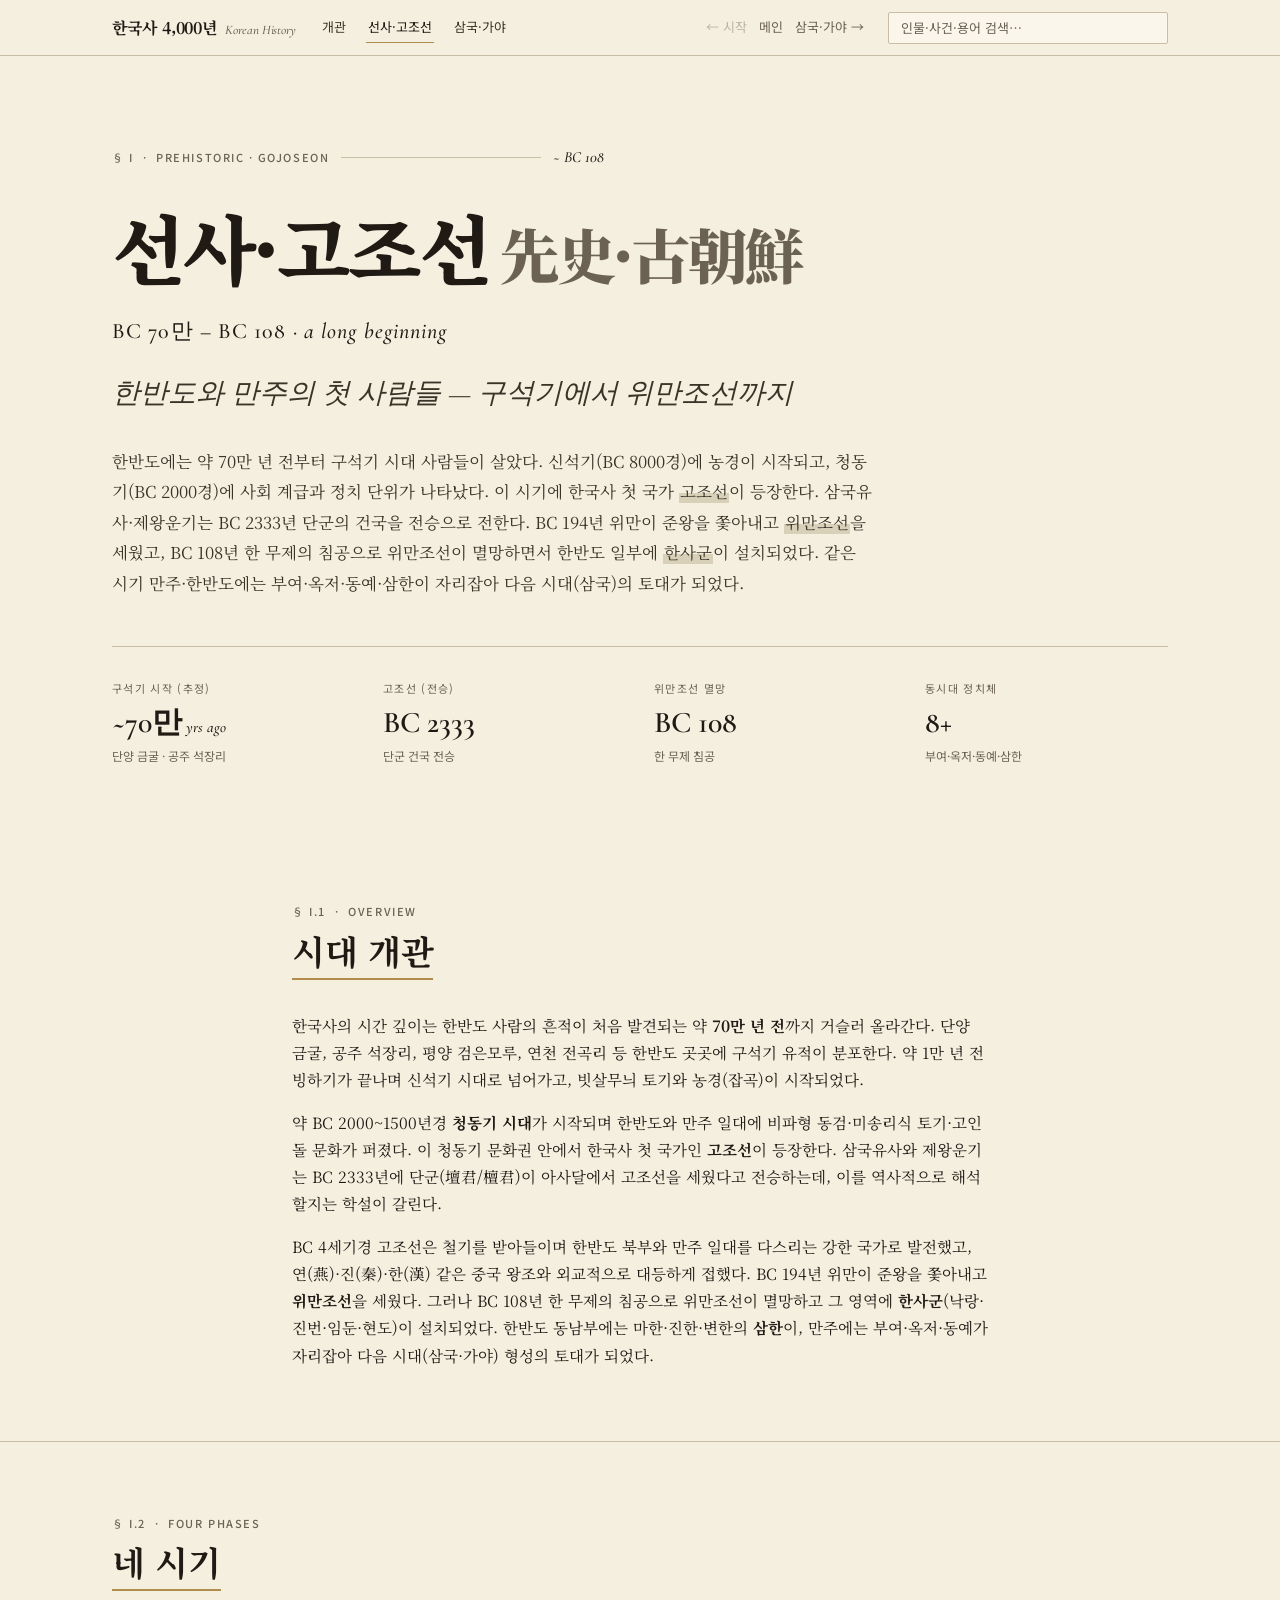
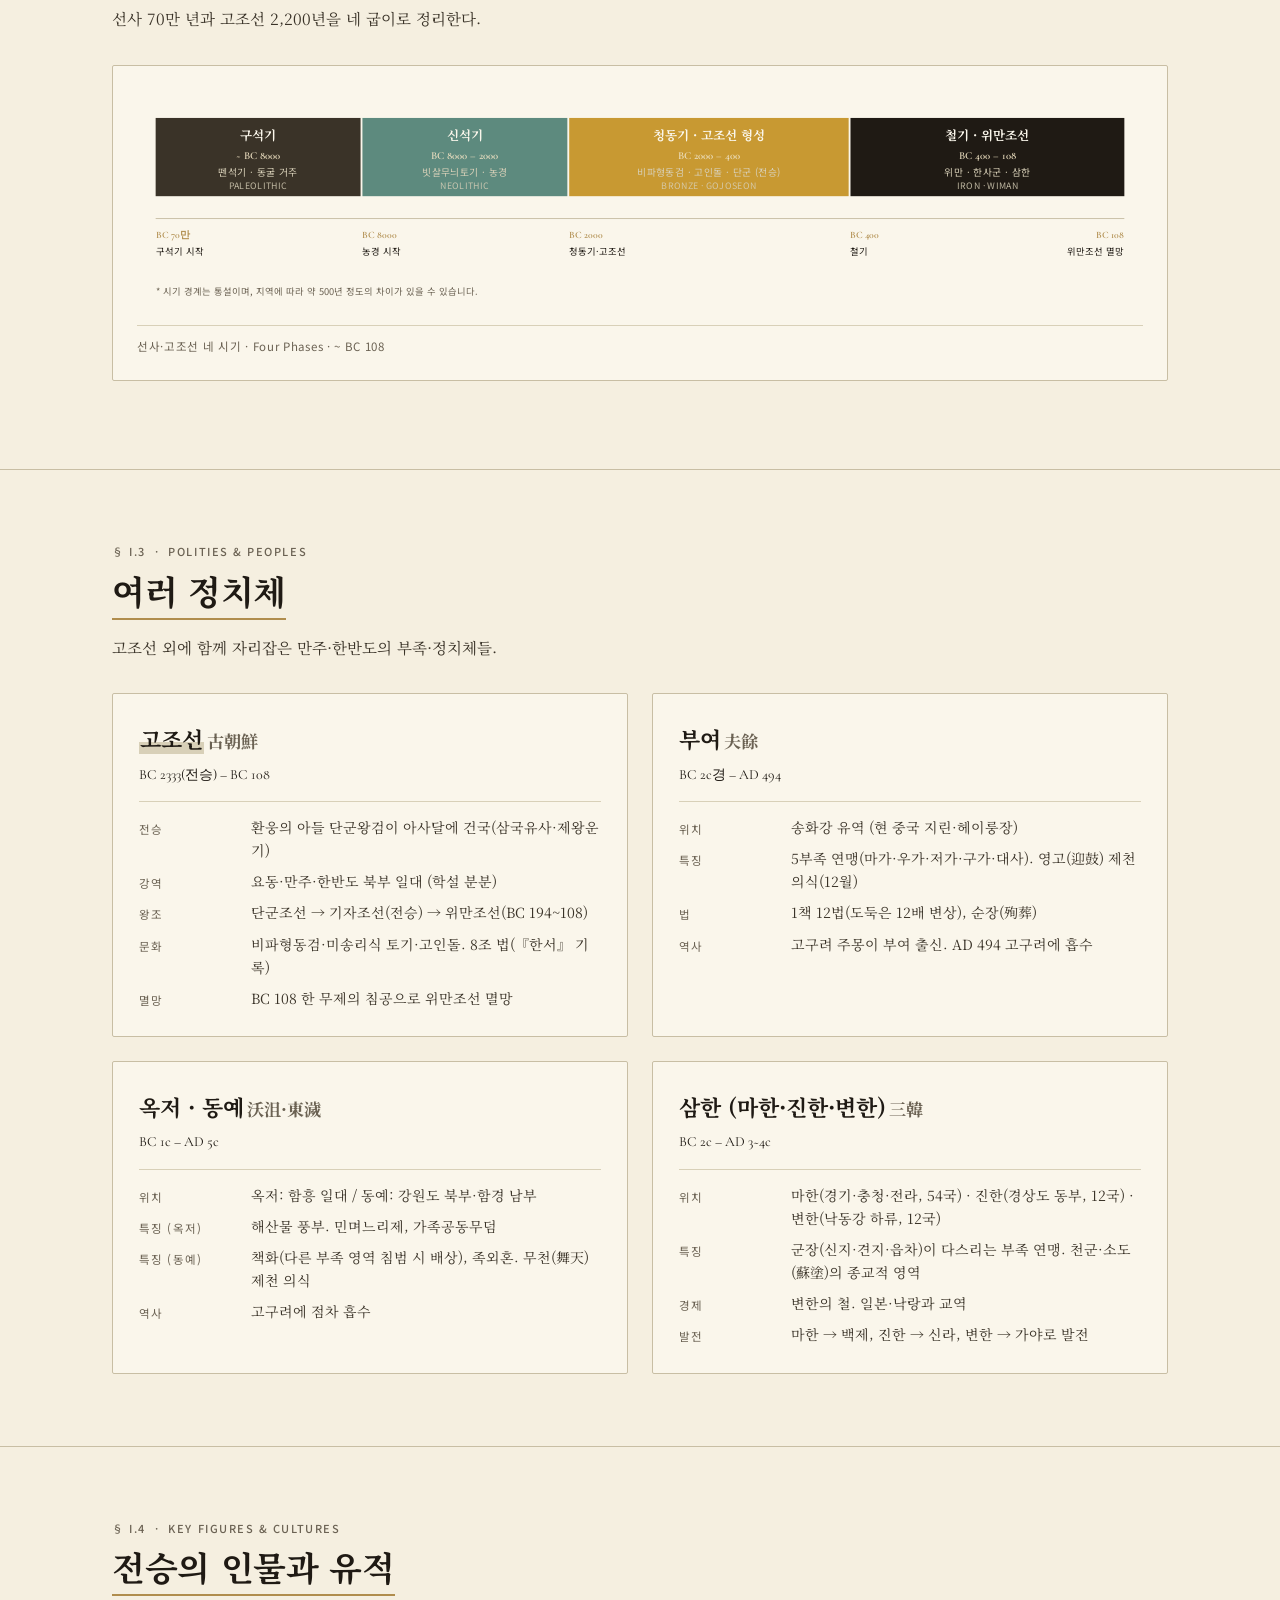
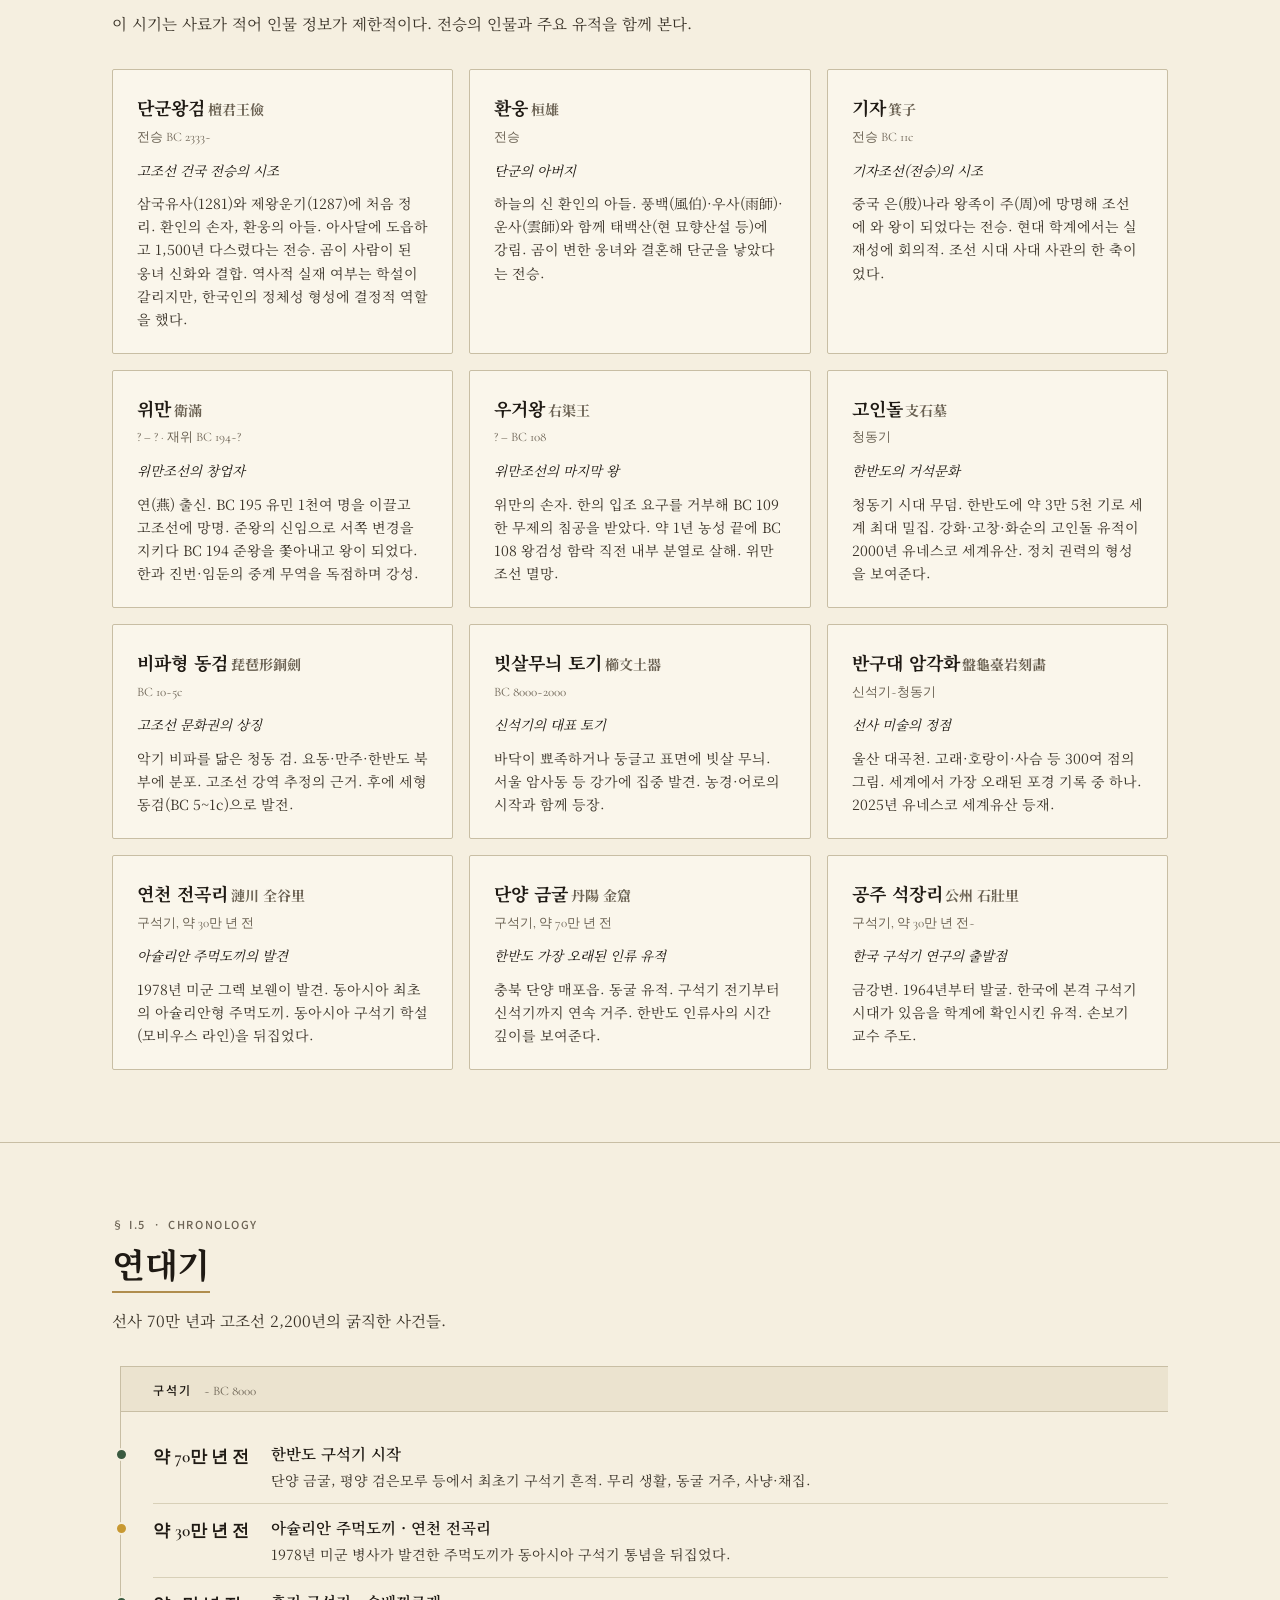
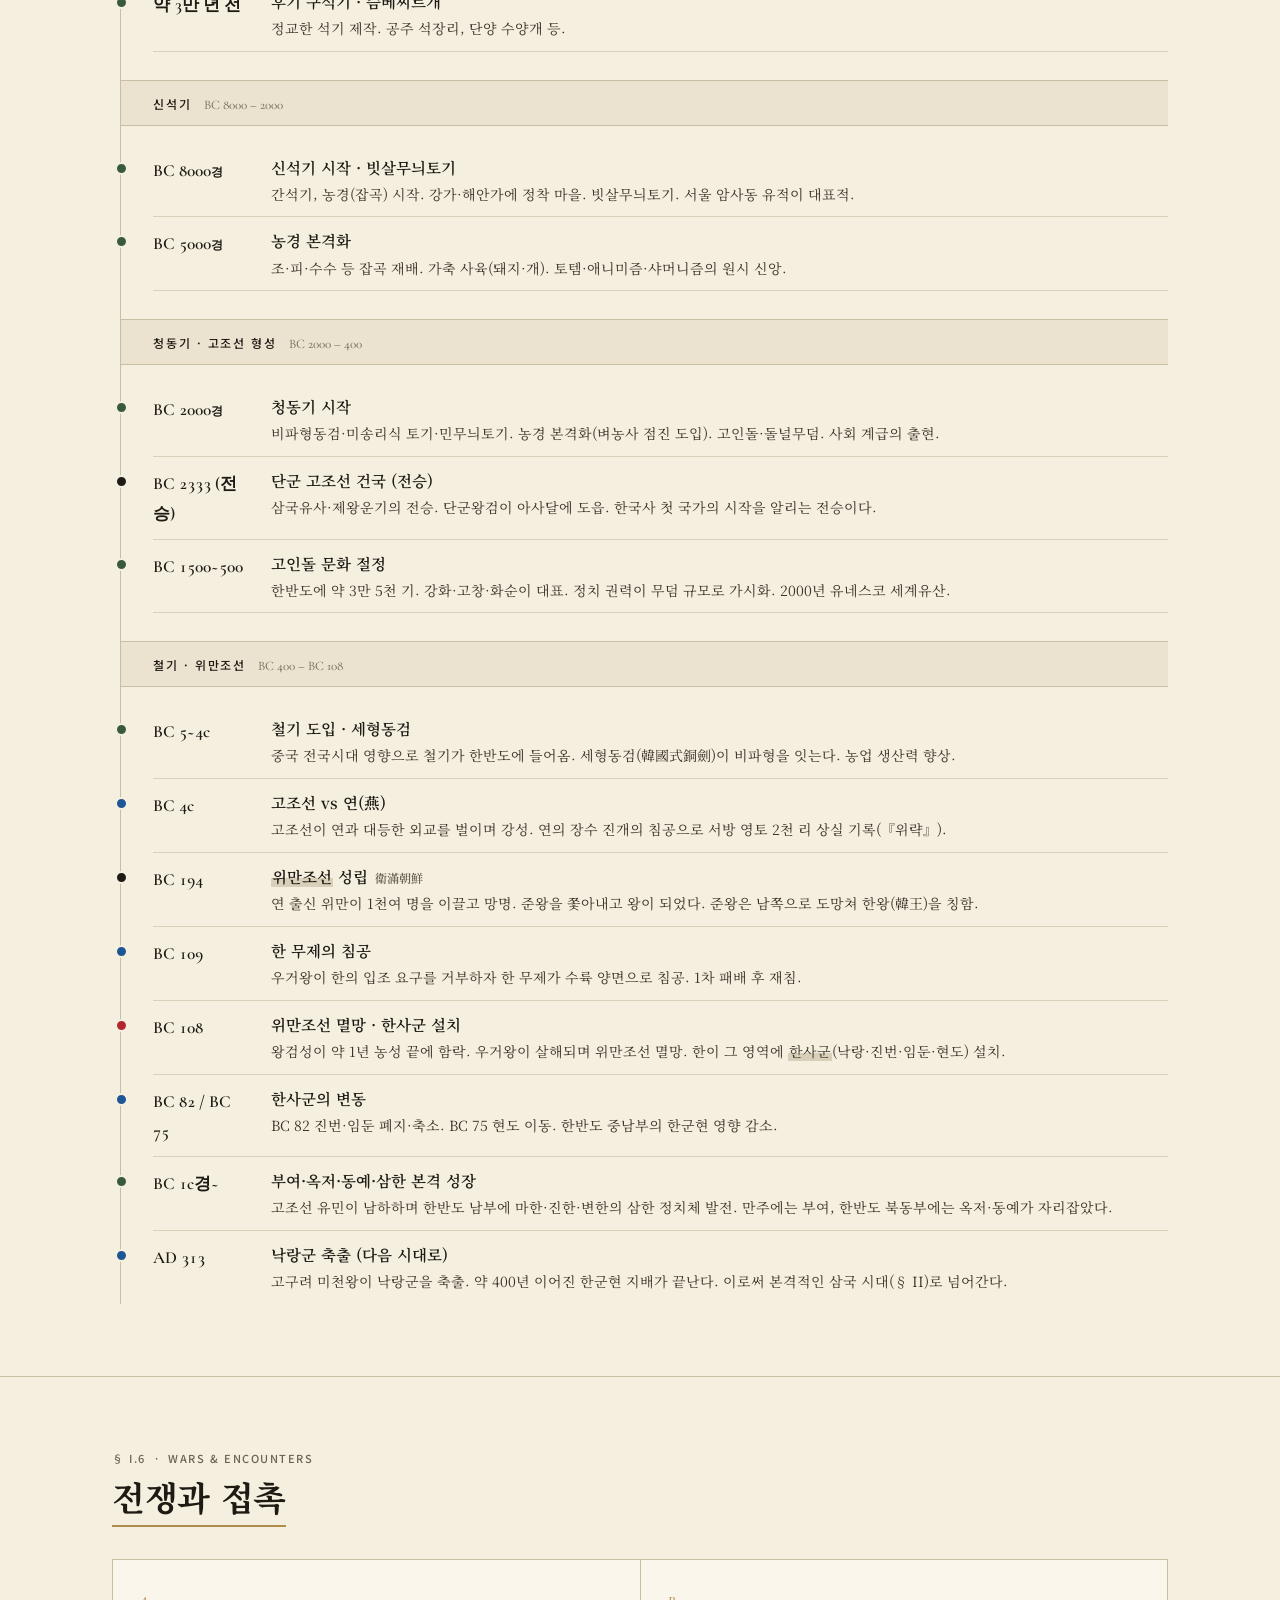
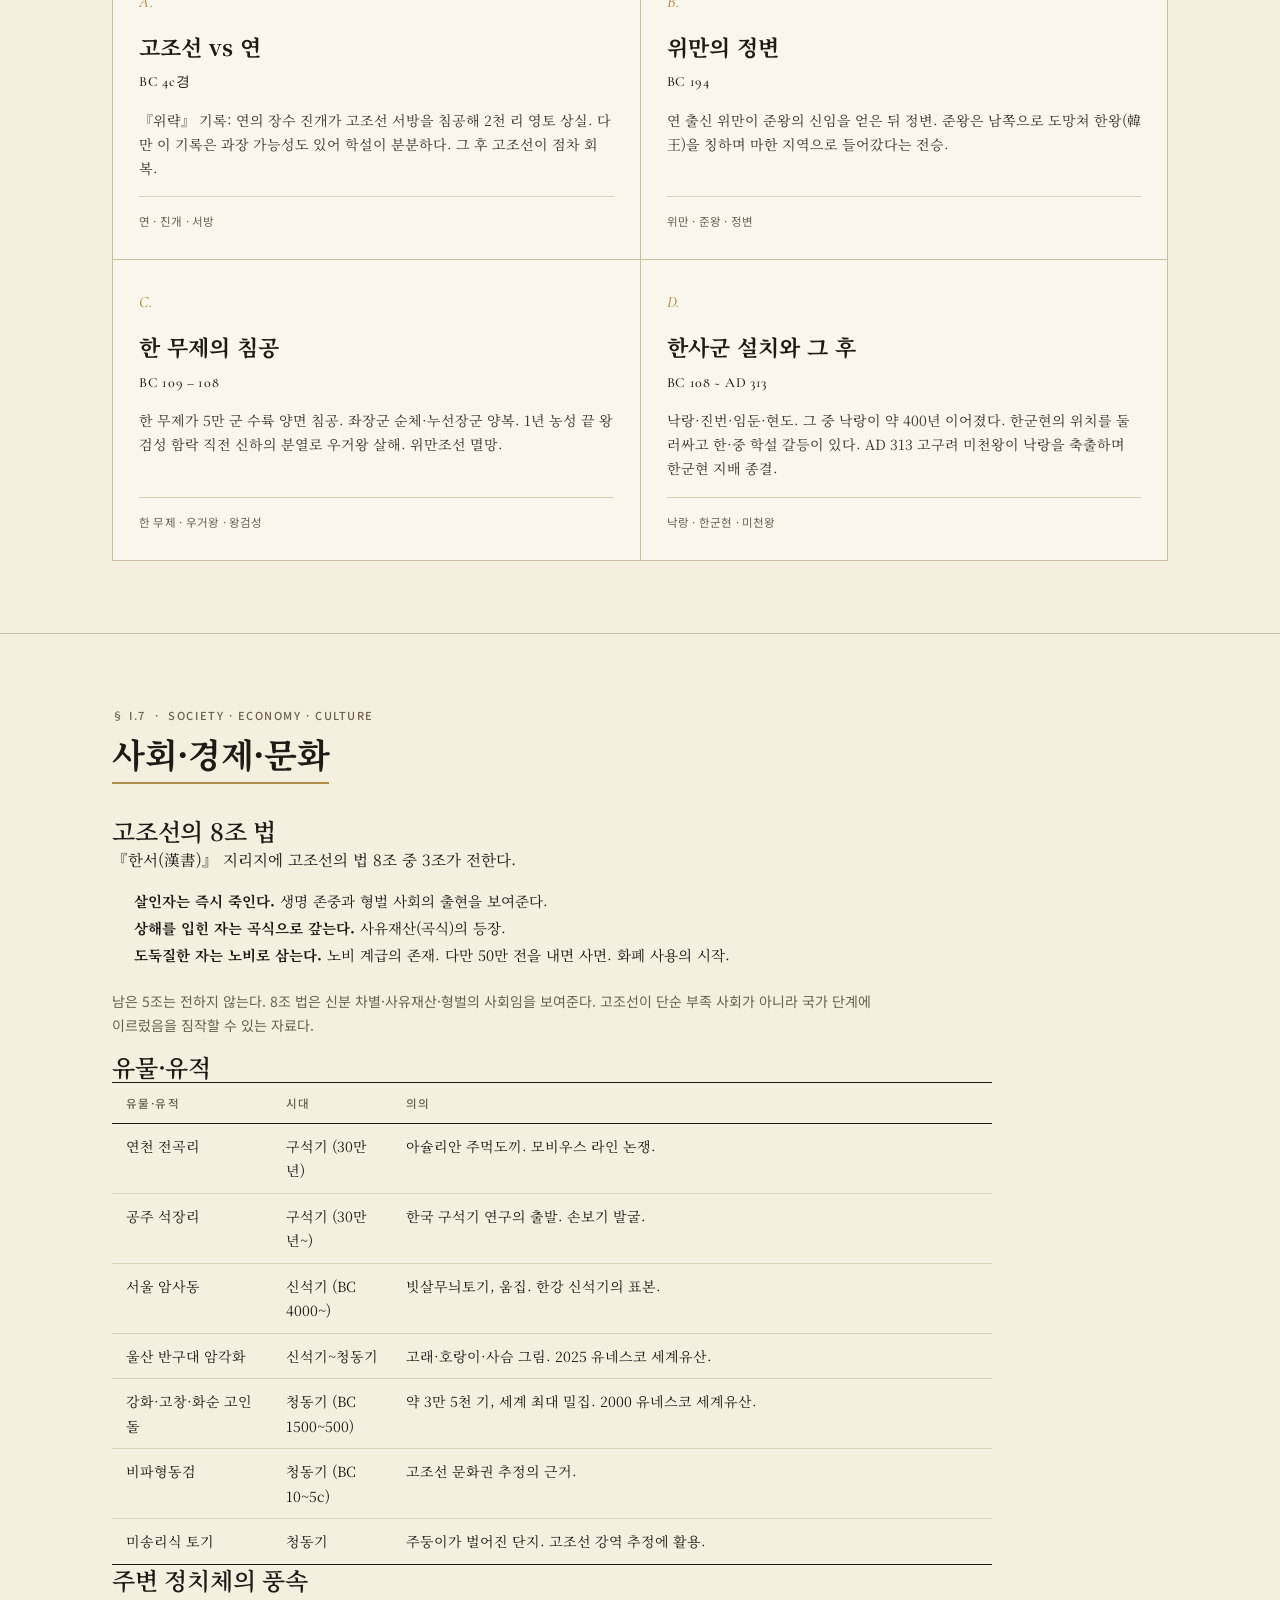
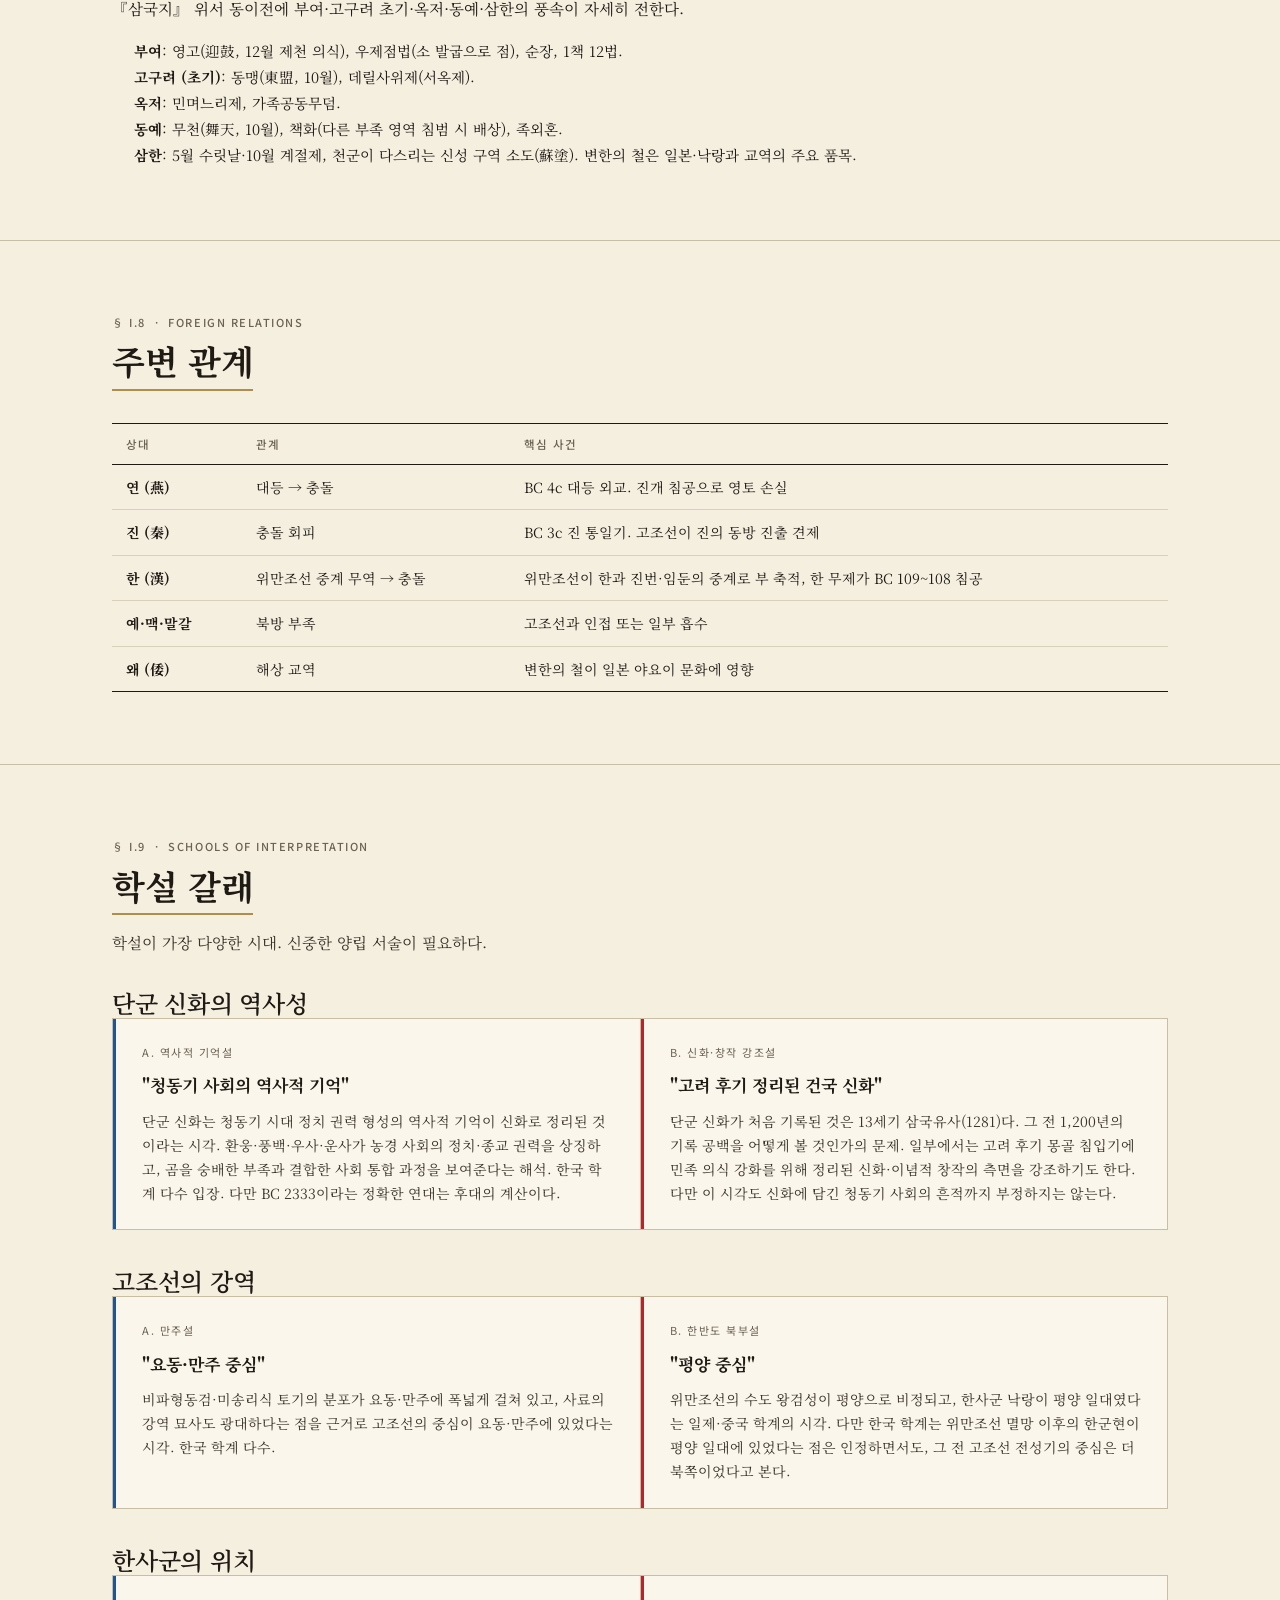
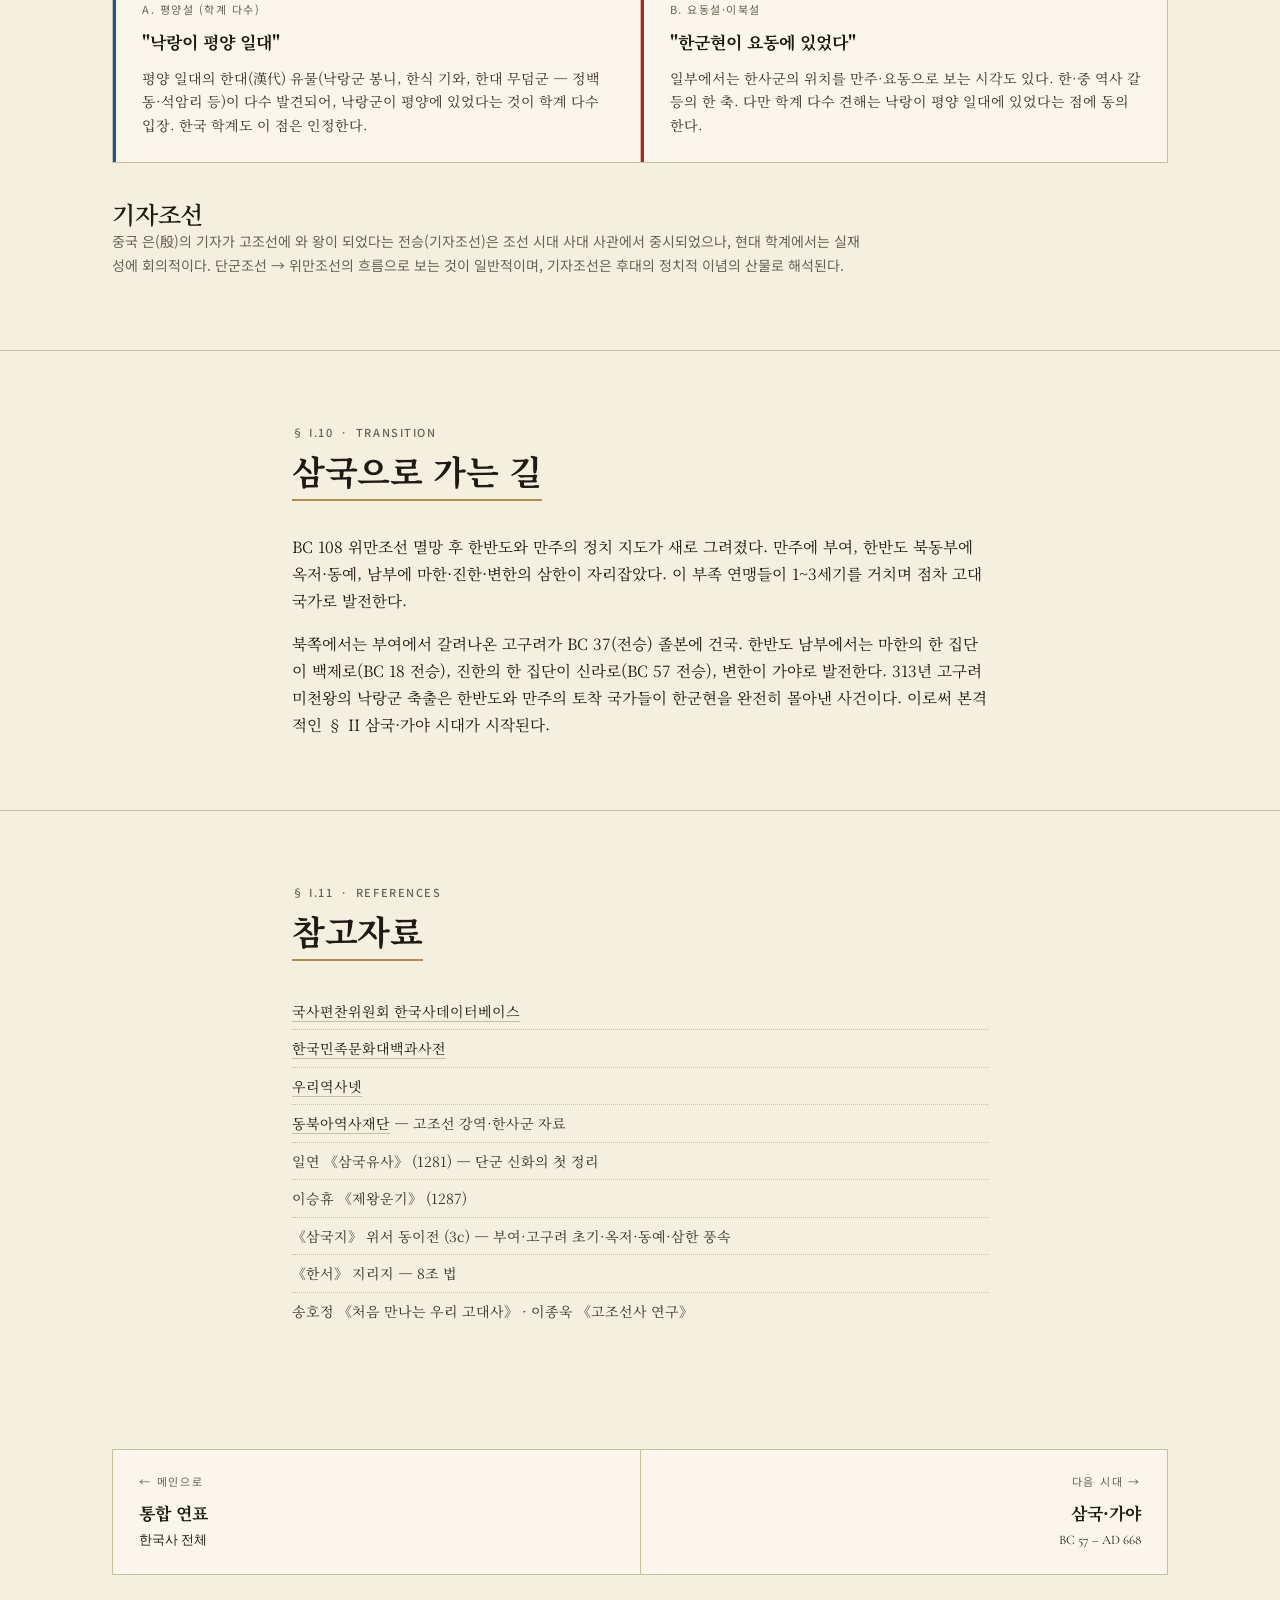
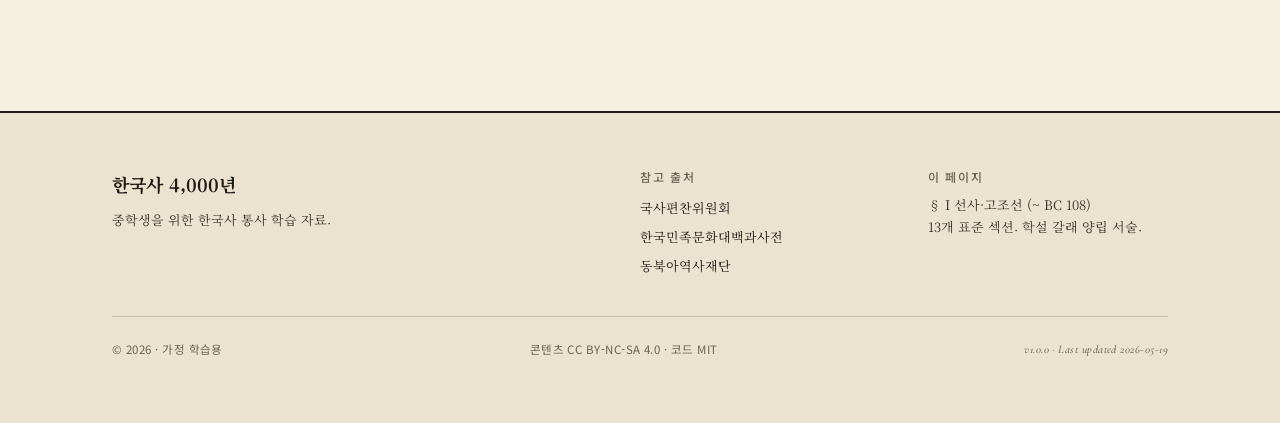
==== eras/01-prehistoric.html @ ac2c3f52 "v1.0.0: 한국사 4,000년 통사 사이트 초기 출시 - 9개 시대 페이지 (선사~대한민국) - 통합 연표 + 시대별 도식 SVG - 사이트 내 검색, 용어집 hover - 한" ====
<!doctype html>
<html lang="ko" data-era="prehistoric">
<head>
<meta charset="utf-8">
<title>§ I 선사·고조선 (~ BC 108) — 한국사 4,000년</title>
<meta name="viewport" content="width=device-width, initial-scale=1">
<meta name="description" content="선사·고조선(~BC 108)의 통사. 구석기·신석기·청동기·철기, 단군 고조선, 위만조선, 한사군. 한국사의 첫 4,000년.">
<link rel="stylesheet" href="../assets/styles.css">
</head>
<body>

<nav class="site-nav">
  <div class="site-nav__inner">
    <a class="site-nav__brand" href="../index.html">한국사 4,000년<span class="latin">Korean History</span></a>
    <div class="site-nav__links">
      <a href="../index.html">개관</a>
      <a href="01-prehistoric.html" class="is-current">선사·고조선</a>
      <a href="02-three-kingdoms.html">삼국·가야</a>
    </div>
    <div class="site-nav__prev-next">
      <span style="opacity:0.4;">← 시작</span>
      <a href="../index.html">메인</a>
      <a href="02-three-kingdoms.html">삼국·가야 →</a>
    </div>
    <div class="search" data-search>
      <input class="search__input" type="search" placeholder="인물·사건·용어 검색…" aria-label="사이트 검색">
      <div class="search__results" role="listbox"></div>
    </div>
  </div>
</nav>

<header class="hero">
  <div class="container">
    <div class="hero__meta">
      <span class="meta">§ I &nbsp;·&nbsp; Prehistoric · Gojoseon</span>
      <span class="hero__meta-line"></span><span class="latin">~ BC 108</span>
    </div>
    <h1>선사·고조선<span class="hanja">先史·古朝鮮</span></h1>
    <p class="hero__period">BC 70만 – BC 108 · <span class="latin">a long beginning</span></p>
    <p class="hero__sub">한반도와 만주의 첫 사람들 — 구석기에서 위만조선까지</p>
    <p class="hero__lead">
      한반도에는 약 70만 년 전부터 구석기 시대 사람들이 살았다. 신석기(BC 8000경)에 농경이 시작되고, 청동기(BC 2000경)에 사회 계급과 정치 단위가 나타났다.
      이 시기에 한국사 첫 국가 <span class="term" data-term="고조선">고조선</span>이 등장한다. 삼국유사·제왕운기는 BC 2333년 단군의 건국을 전승으로 전한다.
      BC 194년 위만이 준왕을 쫓아내고 <span class="term" data-term="위만조선">위만조선</span>을 세웠고, BC 108년 한 무제의 침공으로 위만조선이 멸망하면서 한반도 일부에 <span class="term" data-term="한사군">한사군</span>이 설치되었다.
      같은 시기 만주·한반도에는 부여·옥저·동예·삼한이 자리잡아 다음 시대(삼국)의 토대가 되었다.
    </p>

    <div class="hero-stats">
      <div class="hero-stat"><div class="hero-stat__label">구석기 시작 (추정)</div><div class="hero-stat__value">~70만<span class="latin" style="font-size:0.5em;margin-left:4px;">yrs ago</span></div><div class="hero-stat__sub">단양 금굴 · 공주 석장리</div></div>
      <div class="hero-stat"><div class="hero-stat__label">고조선 (전승)</div><div class="hero-stat__value">BC 2333</div><div class="hero-stat__sub">단군 건국 전승</div></div>
      <div class="hero-stat"><div class="hero-stat__label">위만조선 멸망</div><div class="hero-stat__value">BC 108</div><div class="hero-stat__sub">한 무제 침공</div></div>
      <div class="hero-stat"><div class="hero-stat__label">동시대 정치체</div><div class="hero-stat__value">8+</div><div class="hero-stat__sub">부여·옥저·동예·삼한</div></div>
    </div>
  </div>
</header>

<section id="overview">
  <div class="container container--narrow">
    <header><span class="meta">§ I.1 &nbsp;·&nbsp; Overview</span><h2>시대 개관</h2></header>
    <p>한국사의 시간 깊이는 한반도 사람의 흔적이 처음 발견되는 약 <strong>70만 년 전</strong>까지 거슬러 올라간다. 단양 금굴, 공주 석장리, 평양 검은모루, 연천 전곡리 등 한반도 곳곳에 구석기 유적이 분포한다. 약 1만 년 전 빙하기가 끝나며 신석기 시대로 넘어가고, 빗살무늬 토기와 농경(잡곡)이 시작되었다.</p>
    <p>약 BC 2000~1500년경 <strong>청동기 시대</strong>가 시작되며 한반도와 만주 일대에 비파형 동검·미송리식 토기·고인돌 문화가 퍼졌다. 이 청동기 문화권 안에서 한국사 첫 국가인 <strong>고조선</strong>이 등장한다. 삼국유사와 제왕운기는 BC 2333년에 단군(壇君/檀君)이 아사달에서 고조선을 세웠다고 전승하는데, 이를 역사적으로 해석할지는 학설이 갈린다.</p>
    <p>BC 4세기경 고조선은 철기를 받아들이며 한반도 북부와 만주 일대를 다스리는 강한 국가로 발전했고, 연(燕)·진(秦)·한(漢) 같은 중국 왕조와 외교적으로 대등하게 접했다. BC 194년 위만이 준왕을 쫓아내고 <strong>위만조선</strong>을 세웠다. 그러나 BC 108년 한 무제의 침공으로 위만조선이 멸망하고 그 영역에 <strong>한사군</strong>(낙랑·진번·임둔·현도)이 설치되었다. 한반도 동남부에는 마한·진한·변한의 <strong>삼한</strong>이, 만주에는 부여·옥저·동예가 자리잡아 다음 시대(삼국·가야) 형성의 토대가 되었다.</p>
  </div>
</section>

<section id="phases">
  <div class="container">
    <header><span class="meta">§ I.2 &nbsp;·&nbsp; Four Phases</span><h2>네 시기</h2>
      <p class="lead">선사 70만 년과 고조선 2,200년을 네 굽이로 정리한다.</p></header>
    <div class="svg-figure">
      <svg viewBox="0 0 1080 240" xmlns="http://www.w3.org/2000/svg" role="img" aria-label="선사·고조선 4시기">
        <defs><style>
          .ph { font-family:'Noto Serif KR'; font-weight:700; font-size:13.5px; } .ph:not([fill]) { fill:#faf6eb; }
          .phY { font-family:'Cormorant Garamond'; font-weight:600; font-size:11.5px; } .phY:not([fill]) { fill:#ede0c1; }
          .phK { font-family:'Noto Sans KR'; font-size:10.5px; letter-spacing:0.04em; } .phK:not([fill]) { fill:#d8d0b8; }
          .axL { stroke:#c8bea4; stroke-width:1; }
          .evt { font-family:'Noto Sans KR'; font-size:10px; } .evt:not([fill]) { fill:#1f1a14; }
          .evtY { font-family:'Cormorant Garamond'; font-weight:600; font-size:10.5px; } .evtY:not([fill]) { fill:#b08d4d; }
        </style></defs>
        <g transform="translate(20, 30)">
          <rect x="0"   y="0" width="220" height="84" fill="#3a3328"/>
          <text x="110" y="24" class="ph" text-anchor="middle">구석기</text>
          <text x="110" y="44" class="phY" text-anchor="middle">~ BC 8000</text>
          <text x="110" y="62" class="phK" text-anchor="middle">뗀석기 · 동굴 거주</text>
          <text x="110" y="76" class="phK" text-anchor="middle" style="font-size:9.5px; opacity:0.85;">PALEOLITHIC</text>

          <rect x="222" y="0" width="220" height="84" fill="#5d8a7e"/>
          <text x="332" y="24" class="ph" text-anchor="middle">신석기</text>
          <text x="332" y="44" class="phY" text-anchor="middle">BC 8000 – 2000</text>
          <text x="332" y="62" class="phK" text-anchor="middle">빗살무늬토기 · 농경</text>
          <text x="332" y="76" class="phK" text-anchor="middle" style="font-size:9.5px; opacity:0.85;">NEOLITHIC</text>

          <rect x="444" y="0" width="300" height="84" fill="#c89932"/>
          <text x="594" y="24" class="ph" text-anchor="middle">청동기 · 고조선 형성</text>
          <text x="594" y="44" class="phY" text-anchor="middle">BC 2000 – 400</text>
          <text x="594" y="62" class="phK" text-anchor="middle">비파형동검 · 고인돌 · 단군 (전승)</text>
          <text x="594" y="76" class="phK" text-anchor="middle" style="font-size:9.5px; opacity:0.85;">BRONZE · GOJOSEON</text>

          <rect x="746" y="0" width="294" height="84" fill="#1f1a14"/>
          <text x="893" y="24" class="ph" text-anchor="middle">철기 · 위만조선</text>
          <text x="893" y="44" class="phY" text-anchor="middle">BC 400 – 108</text>
          <text x="893" y="62" class="phK" text-anchor="middle">위만 · 한사군 · 삼한</text>
          <text x="893" y="76" class="phK" text-anchor="middle" style="font-size:9.5px; opacity:0.85;">IRON · WIMAN</text>
        </g>
        <line x1="20" y1="138" x2="1060" y2="138" class="axL"/>
        <g transform="translate(20, 145)">
          <text x="0" y="14" class="evtY">BC 70만</text>
          <text x="222" y="14" class="evtY">BC 8000</text>
          <text x="444" y="14" class="evtY">BC 2000</text>
          <text x="746" y="14" class="evtY">BC 400</text>
          <text x="1040" y="14" class="evtY" text-anchor="end">BC 108</text>
          <text x="0" y="32" class="evt">구석기 시작</text>
          <text x="222" y="32" class="evt">농경 시작</text>
          <text x="444" y="32" class="evt">청동기·고조선</text>
          <text x="746" y="32" class="evt">철기</text>
          <text x="1040" y="32" class="evt" text-anchor="end">위만조선 멸망</text>
        </g>
        <text x="20" y="220" class="evt" style="fill:#6b6253;">* 시기 경계는 통설이며, 지역에 따라 약 500년 정도의 차이가 있을 수 있습니다.</text>
      </svg>
      <div class="svg-figure__caption">선사·고조선 네 시기 · Four Phases · ~ BC 108</div>
    </div>
  </div>
</section>

<section id="polity">
  <div class="container">
    <header><span class="meta">§ I.3 &nbsp;·&nbsp; Polities & Peoples</span><h2>여러 정치체</h2>
      <p class="lead">고조선 외에 함께 자리잡은 만주·한반도의 부족·정치체들.</p></header>
    <div class="dynasty-grid">
      <div class="dynasty-card"><div class="dynasty-card__header"><div class="dynasty-card__name"><span class="term" data-term="고조선">고조선</span><span class="hanja">古朝鮮</span></div><div class="dynasty-card__period">BC 2333(전승) – BC 108</div></div>
        <dl><dt>전승</dt><dd>환웅의 아들 단군왕검이 아사달에 건국(삼국유사·제왕운기)</dd>
          <dt>강역</dt><dd>요동·만주·한반도 북부 일대 (학설 분분)</dd>
          <dt>왕조</dt><dd>단군조선 → 기자조선(전승) → 위만조선(BC 194~108)</dd>
          <dt>문화</dt><dd>비파형동검·미송리식 토기·고인돌. 8조 법(『한서』 기록)</dd>
          <dt>멸망</dt><dd>BC 108 한 무제의 침공으로 위만조선 멸망</dd></dl></div>

      <div class="dynasty-card"><div class="dynasty-card__header"><div class="dynasty-card__name">부여<span class="hanja">夫餘</span></div><div class="dynasty-card__period">BC 2c경 – AD 494</div></div>
        <dl><dt>위치</dt><dd>송화강 유역 (현 중국 지린·헤이룽장)</dd>
          <dt>특징</dt><dd>5부족 연맹(마가·우가·저가·구가·대사). 영고(迎鼓) 제천 의식(12월)</dd>
          <dt>법</dt><dd>1책 12법(도둑은 12배 변상), 순장(殉葬)</dd>
          <dt>역사</dt><dd>고구려 주몽이 부여 출신. AD 494 고구려에 흡수</dd></dl></div>

      <div class="dynasty-card"><div class="dynasty-card__header"><div class="dynasty-card__name">옥저 · 동예<span class="hanja">沃沮·東濊</span></div><div class="dynasty-card__period">BC 1c – AD 5c</div></div>
        <dl><dt>위치</dt><dd>옥저: 함흥 일대 / 동예: 강원도 북부·함경 남부</dd>
          <dt>특징 (옥저)</dt><dd>해산물 풍부. 민며느리제, 가족공동무덤</dd>
          <dt>특징 (동예)</dt><dd>책화(다른 부족 영역 침범 시 배상), 족외혼. 무천(舞天) 제천 의식</dd>
          <dt>역사</dt><dd>고구려에 점차 흡수</dd></dl></div>

      <div class="dynasty-card"><div class="dynasty-card__header"><div class="dynasty-card__name">삼한 (마한·진한·변한)<span class="hanja">三韓</span></div><div class="dynasty-card__period">BC 2c – AD 3~4c</div></div>
        <dl><dt>위치</dt><dd>마한(경기·충청·전라, 54국) · 진한(경상도 동부, 12국) · 변한(낙동강 하류, 12국)</dd>
          <dt>특징</dt><dd>군장(신지·견지·읍차)이 다스리는 부족 연맹. 천군·소도(蘇塗)의 종교적 영역</dd>
          <dt>경제</dt><dd>변한의 철. 일본·낙랑과 교역</dd>
          <dt>발전</dt><dd>마한 → 백제, 진한 → 신라, 변한 → 가야로 발전</dd></dl></div>
    </div>
  </div>
</section>

<section id="people">
  <div class="container">
    <header><span class="meta">§ I.4 &nbsp;·&nbsp; Key Figures & Cultures</span><h2>전승의 인물과 유적</h2>
      <p class="lead">이 시기는 사료가 적어 인물 정보가 제한적이다. 전승의 인물과 주요 유적을 함께 본다.</p></header>
    <div class="fig-grid">

      <div class="fig-card" id="단군"><div class="fig-card__name">단군왕검<span class="hanja">檀君王儉</span></div>
        <div class="fig-card__years">전승 BC 2333~</div>
        <div class="fig-card__epithet">고조선 건국 전승의 시조</div>
        <div class="fig-card__body">삼국유사(1281)와 제왕운기(1287)에 처음 정리. 환인의 손자, 환웅의 아들. 아사달에 도읍하고 1,500년 다스렸다는 전승. 곰이 사람이 된 웅녀 신화와 결합. 역사적 실재 여부는 학설이 갈리지만, 한국인의 정체성 형성에 결정적 역할을 했다.</div></div>

      <div class="fig-card" id="환웅"><div class="fig-card__name">환웅<span class="hanja">桓雄</span></div>
        <div class="fig-card__years">전승</div>
        <div class="fig-card__epithet">단군의 아버지</div>
        <div class="fig-card__body">하늘의 신 환인의 아들. 풍백(風伯)·우사(雨師)·운사(雲師)와 함께 태백산(현 묘향산설 등)에 강림. 곰이 변한 웅녀와 결혼해 단군을 낳았다는 전승.</div></div>

      <div class="fig-card" id="기자"><div class="fig-card__name">기자<span class="hanja">箕子</span></div>
        <div class="fig-card__years">전승 BC 11c</div>
        <div class="fig-card__epithet">기자조선(전승)의 시조</div>
        <div class="fig-card__body">중국 은(殷)나라 왕족이 주(周)에 망명해 조선에 와 왕이 되었다는 전승. 현대 학계에서는 실재성에 회의적. 조선 시대 사대 사관의 한 축이었다.</div></div>

      <div class="fig-card" id="위만"><div class="fig-card__name">위만<span class="hanja">衛滿</span></div>
        <div class="fig-card__years">? – ? · 재위 BC 194~?</div>
        <div class="fig-card__epithet">위만조선의 창업자</div>
        <div class="fig-card__body">연(燕) 출신. BC 195 유민 1천여 명을 이끌고 고조선에 망명. 준왕의 신임으로 서쪽 변경을 지키다 BC 194 준왕을 쫓아내고 왕이 되었다. 한과 진번·임둔의 중계 무역을 독점하며 강성.</div></div>

      <div class="fig-card" id="우거왕"><div class="fig-card__name">우거왕<span class="hanja">右渠王</span></div>
        <div class="fig-card__years">? – BC 108</div>
        <div class="fig-card__epithet">위만조선의 마지막 왕</div>
        <div class="fig-card__body">위만의 손자. 한의 입조 요구를 거부해 BC 109 한 무제의 침공을 받았다. 약 1년 농성 끝에 BC 108 왕검성 함락 직전 내부 분열로 살해. 위만조선 멸망.</div></div>

      <div class="fig-card" id="고인돌"><div class="fig-card__name">고인돌<span class="hanja">支石墓</span></div>
        <div class="fig-card__years">청동기</div>
        <div class="fig-card__epithet">한반도의 거석문화</div>
        <div class="fig-card__body">청동기 시대 무덤. 한반도에 약 3만 5천 기로 세계 최대 밀집. 강화·고창·화순의 고인돌 유적이 2000년 유네스코 세계유산. 정치 권력의 형성을 보여준다.</div></div>

      <div class="fig-card" id="비파형동검"><div class="fig-card__name">비파형 동검<span class="hanja">琵琶形銅劍</span></div>
        <div class="fig-card__years">BC 10~5c</div>
        <div class="fig-card__epithet">고조선 문화권의 상징</div>
        <div class="fig-card__body">악기 비파를 닮은 청동 검. 요동·만주·한반도 북부에 분포. 고조선 강역 추정의 근거. 후에 세형동검(BC 5~1c)으로 발전.</div></div>

      <div class="fig-card" id="빗살무늬토기"><div class="fig-card__name">빗살무늬 토기<span class="hanja">櫛文土器</span></div>
        <div class="fig-card__years">BC 8000~2000</div>
        <div class="fig-card__epithet">신석기의 대표 토기</div>
        <div class="fig-card__body">바닥이 뾰족하거나 둥글고 표면에 빗살 무늬. 서울 암사동 등 강가에 집중 발견. 농경·어로의 시작과 함께 등장.</div></div>

      <div class="fig-card" id="반구대"><div class="fig-card__name">반구대 암각화<span class="hanja">盤龜臺岩刻畵</span></div>
        <div class="fig-card__years">신석기~청동기</div>
        <div class="fig-card__epithet">선사 미술의 정점</div>
        <div class="fig-card__body">울산 대곡천. 고래·호랑이·사슴 등 300여 점의 그림. 세계에서 가장 오래된 포경 기록 중 하나. 2025년 유네스코 세계유산 등재.</div></div>

      <div class="fig-card" id="연천전곡리"><div class="fig-card__name">연천 전곡리<span class="hanja">漣川 全谷里</span></div>
        <div class="fig-card__years">구석기, 약 30만 년 전</div>
        <div class="fig-card__epithet">아슐리안 주먹도끼의 발견</div>
        <div class="fig-card__body">1978년 미군 그렉 보웬이 발견. 동아시아 최초의 아슐리안형 주먹도끼. 동아시아 구석기 학설(모비우스 라인)을 뒤집었다.</div></div>

      <div class="fig-card" id="단양금굴"><div class="fig-card__name">단양 금굴<span class="hanja">丹陽 金窟</span></div>
        <div class="fig-card__years">구석기, 약 70만 년 전</div>
        <div class="fig-card__epithet">한반도 가장 오래된 인류 유적</div>
        <div class="fig-card__body">충북 단양 매포읍. 동굴 유적. 구석기 전기부터 신석기까지 연속 거주. 한반도 인류사의 시간 깊이를 보여준다.</div></div>

      <div class="fig-card" id="공주석장리"><div class="fig-card__name">공주 석장리<span class="hanja">公州 石壯里</span></div>
        <div class="fig-card__years">구석기, 약 30만 년 전~</div>
        <div class="fig-card__epithet">한국 구석기 연구의 출발점</div>
        <div class="fig-card__body">금강변. 1964년부터 발굴. 한국에 본격 구석기 시대가 있음을 학계에 확인시킨 유적. 손보기 교수 주도.</div></div>
    </div>
  </div>
</section>

<section id="chronology">
  <div class="container">
    <header><span class="meta">§ I.5 &nbsp;·&nbsp; Chronology</span><h2>연대기</h2>
      <p class="lead">선사 70만 년과 고조선 2,200년의 굵직한 사건들.</p></header>
    <div class="timeline">

      <div class="timeline__phase"><span class="timeline__phase-title">구석기</span><span class="timeline__phase-period">~ BC 8000</span></div>

      <div class="tl-event" data-cat="society"><div class="tl-event__year">약 70만 년 전</div><div>
        <div class="tl-event__title">한반도 구석기 시작</div>
        <div class="tl-event__body">단양 금굴, 평양 검은모루 등에서 최초기 구석기 흔적. 무리 생활, 동굴 거주, 사냥·채집.</div></div></div>

      <div class="tl-event" data-cat="culture"><div class="tl-event__year">약 30만 년 전</div><div>
        <div class="tl-event__title">아슐리안 주먹도끼 · 연천 전곡리</div>
        <div class="tl-event__body">1978년 미군 병사가 발견한 주먹도끼가 동아시아 구석기 통념을 뒤집었다.</div></div></div>

      <div class="tl-event" data-cat="society"><div class="tl-event__year">약 3만 년 전</div><div>
        <div class="tl-event__title">후기 구석기 · 슴베찌르개</div>
        <div class="tl-event__body">정교한 석기 제작. 공주 석장리, 단양 수양개 등.</div></div></div>

      <div class="timeline__phase"><span class="timeline__phase-title">신석기</span><span class="timeline__phase-period">BC 8000 – 2000</span></div>

      <div class="tl-event" data-cat="society"><div class="tl-event__year">BC 8000<span style="font-size:0.7em;">경</span></div><div>
        <div class="tl-event__title">신석기 시작 · 빗살무늬토기</div>
        <div class="tl-event__body">간석기, 농경(잡곡) 시작. 강가·해안가에 정착 마을. 빗살무늬토기. 서울 암사동 유적이 대표적.</div></div></div>

      <div class="tl-event" data-cat="society"><div class="tl-event__year">BC 5000<span style="font-size:0.7em;">경</span></div><div>
        <div class="tl-event__title">농경 본격화</div>
        <div class="tl-event__body">조·피·수수 등 잡곡 재배. 가축 사육(돼지·개). 토템·애니미즘·샤머니즘의 원시 신앙.</div></div></div>

      <div class="timeline__phase"><span class="timeline__phase-title">청동기 · 고조선 형성</span><span class="timeline__phase-period">BC 2000 – 400</span></div>

      <div class="tl-event" data-cat="society"><div class="tl-event__year">BC 2000<span style="font-size:0.7em;">경</span></div><div>
        <div class="tl-event__title">청동기 시작</div>
        <div class="tl-event__body">비파형동검·미송리식 토기·민무늬토기. 농경 본격화(벼농사 점진 도입). 고인돌·돌널무덤. 사회 계급의 출현.</div></div></div>

      <div class="tl-event" data-cat="politics"><div class="tl-event__year">BC 2333 (전승)</div><div>
        <div class="tl-event__title">단군 고조선 건국 (전승)</div>
        <div class="tl-event__body">삼국유사·제왕운기의 전승. 단군왕검이 아사달에 도읍. 한국사 첫 국가의 시작을 알리는 전승이다.</div></div></div>

      <div class="tl-event" data-cat="society"><div class="tl-event__year">BC 1500~500</div><div>
        <div class="tl-event__title">고인돌 문화 절정</div>
        <div class="tl-event__body">한반도에 약 3만 5천 기. 강화·고창·화순이 대표. 정치 권력이 무덤 규모로 가시화. 2000년 유네스코 세계유산.</div></div></div>

      <div class="timeline__phase"><span class="timeline__phase-title">철기 · 위만조선</span><span class="timeline__phase-period">BC 400 – BC 108</span></div>

      <div class="tl-event" data-cat="society"><div class="tl-event__year">BC 5~4c</div><div>
        <div class="tl-event__title">철기 도입 · 세형동검</div>
        <div class="tl-event__body">중국 전국시대 영향으로 철기가 한반도에 들어옴. 세형동검(韓國式銅劍)이 비파형을 잇는다. 농업 생산력 향상.</div></div></div>

      <div class="tl-event" data-cat="foreign"><div class="tl-event__year">BC 4c</div><div>
        <div class="tl-event__title">고조선 vs 연(燕)</div>
        <div class="tl-event__body">고조선이 연과 대등한 외교를 벌이며 강성. 연의 장수 진개의 침공으로 서방 영토 2천 리 상실 기록(『위략』).</div></div></div>

      <div class="tl-event" data-cat="politics"><div class="tl-event__year">BC 194</div><div>
        <div class="tl-event__title"><span class="term" data-term="위만조선">위만조선</span> 성립 <span class="hanja">衛滿朝鮮</span></div>
        <div class="tl-event__body">연 출신 위만이 1천여 명을 이끌고 망명. 준왕을 쫓아내고 왕이 되었다. 준왕은 남쪽으로 도망쳐 한왕(韓王)을 칭함.</div></div></div>

      <div class="tl-event" data-cat="foreign"><div class="tl-event__year">BC 109</div><div>
        <div class="tl-event__title">한 무제의 침공</div>
        <div class="tl-event__body">우거왕이 한의 입조 요구를 거부하자 한 무제가 수륙 양면으로 침공. 1차 패배 후 재침.</div></div></div>

      <div class="tl-event" data-cat="war"><div class="tl-event__year">BC 108</div><div>
        <div class="tl-event__title">위만조선 멸망 · 한사군 설치</div>
        <div class="tl-event__body">왕검성이 약 1년 농성 끝에 함락. 우거왕이 살해되며 위만조선 멸망. 한이 그 영역에 <span class="term" data-term="한사군">한사군</span>(낙랑·진번·임둔·현도) 설치.</div></div></div>

      <div class="tl-event" data-cat="foreign"><div class="tl-event__year">BC 82 / BC 75</div><div>
        <div class="tl-event__title">한사군의 변동</div>
        <div class="tl-event__body">BC 82 진번·임둔 폐지·축소. BC 75 현도 이동. 한반도 중남부의 한군현 영향 감소.</div></div></div>

      <div class="tl-event" data-cat="society"><div class="tl-event__year">BC 1c경~</div><div>
        <div class="tl-event__title">부여·옥저·동예·삼한 본격 성장</div>
        <div class="tl-event__body">고조선 유민이 남하하며 한반도 남부에 마한·진한·변한의 삼한 정치체 발전. 만주에는 부여, 한반도 북동부에는 옥저·동예가 자리잡았다.</div></div></div>

      <div class="tl-event" data-cat="foreign"><div class="tl-event__year">AD 313</div><div>
        <div class="tl-event__title">낙랑군 축출 (다음 시대로)</div>
        <div class="tl-event__body">고구려 미천왕이 낙랑군을 축출. 약 400년 이어진 한군현 지배가 끝난다. 이로써 본격적인 삼국 시대(§ II)로 넘어간다.</div></div></div>
    </div>
  </div>
</section>

<section id="wars">
  <div class="container">
    <header><span class="meta">§ I.6 &nbsp;·&nbsp; Wars & Encounters</span><h2>전쟁과 접촉</h2></header>
    <div class="cards-grid cards-grid--2">
      <div class="card"><div class="card__num">A.</div><div class="card__title">고조선 vs 연</div><div class="card__period">BC 4c경</div>
        <div class="card__summary">『위략』 기록: 연의 장수 진개가 고조선 서방을 침공해 2천 리 영토 상실. 다만 이 기록은 과장 가능성도 있어 학설이 분분하다. 그 후 고조선이 점차 회복.</div>
        <div class="card__tags">연 · 진개 · 서방</div></div>
      <div class="card"><div class="card__num">B.</div><div class="card__title">위만의 정변</div><div class="card__period">BC 194</div>
        <div class="card__summary">연 출신 위만이 준왕의 신임을 얻은 뒤 정변. 준왕은 남쪽으로 도망쳐 한왕(韓王)을 칭하며 마한 지역으로 들어갔다는 전승.</div>
        <div class="card__tags">위만 · 준왕 · 정변</div></div>
      <div class="card"><div class="card__num">C.</div><div class="card__title">한 무제의 침공</div><div class="card__period">BC 109 – 108</div>
        <div class="card__summary">한 무제가 5만 군 수륙 양면 침공. 좌장군 순체·누선장군 양복. 1년 농성 끝 왕검성 함락 직전 신하의 분열로 우거왕 살해. 위만조선 멸망.</div>
        <div class="card__tags">한 무제 · 우거왕 · 왕검성</div></div>
      <div class="card"><div class="card__num">D.</div><div class="card__title">한사군 설치와 그 후</div><div class="card__period">BC 108 ~ AD 313</div>
        <div class="card__summary">낙랑·진번·임둔·현도. 그 중 낙랑이 약 400년 이어졌다. 한군현의 위치를 둘러싸고 한·중 학설 갈등이 있다. AD 313 고구려 미천왕이 낙랑을 축출하며 한군현 지배 종결.</div>
        <div class="card__tags">낙랑 · 한군현 · 미천왕</div></div>
    </div>
  </div>
</section>

<section id="culture">
  <div class="container">
    <header><span class="meta">§ I.7 &nbsp;·&nbsp; Society · Economy · Culture</span><h2>사회·경제·문화</h2></header>

    <h3>고조선의 8조 법</h3>
    <p>『한서(漢書)』 지리지에 고조선의 법 8조 중 3조가 전한다.</p>
    <ol style="font-size:14.5px; line-height:1.85; max-width:760px; margin: 0 0 20px 22px;">
      <li><strong>살인자는 즉시 죽인다.</strong> 생명 존중과 형벌 사회의 출현을 보여준다.</li>
      <li><strong>상해를 입힌 자는 곡식으로 갚는다.</strong> 사유재산(곡식)의 등장.</li>
      <li><strong>도둑질한 자는 노비로 삼는다.</strong> 노비 계급의 존재. 다만 50만 전을 내면 사면. 화폐 사용의 시작.</li>
    </ol>
    <p style="font-size:14px; color:var(--meok-mute); font-family:'Noto Sans KR'; max-width:760px;">남은 5조는 전하지 않는다. 8조 법은 신분 차별·사유재산·형벌의 사회임을 보여준다. 고조선이 단순 부족 사회가 아니라 국가 단계에 이르렀음을 짐작할 수 있는 자료다.</p>

    <h3>유물·유적</h3>
    <table class="tbl" style="max-width:880px;">
      <thead><tr><th style="width:160px;">유물·유적</th><th style="width:120px;">시대</th><th>의의</th></tr></thead>
      <tbody>
        <tr><td>연천 전곡리</td><td>구석기 (30만 년)</td><td>아슐리안 주먹도끼. 모비우스 라인 논쟁.</td></tr>
        <tr><td>공주 석장리</td><td>구석기 (30만 년~)</td><td>한국 구석기 연구의 출발. 손보기 발굴.</td></tr>
        <tr><td>서울 암사동</td><td>신석기 (BC 4000~)</td><td>빗살무늬토기, 움집. 한강 신석기의 표본.</td></tr>
        <tr><td>울산 반구대 암각화</td><td>신석기~청동기</td><td>고래·호랑이·사슴 그림. 2025 유네스코 세계유산.</td></tr>
        <tr><td>강화·고창·화순 고인돌</td><td>청동기 (BC 1500~500)</td><td>약 3만 5천 기, 세계 최대 밀집. 2000 유네스코 세계유산.</td></tr>
        <tr><td>비파형동검</td><td>청동기 (BC 10~5c)</td><td>고조선 문화권 추정의 근거.</td></tr>
        <tr><td>미송리식 토기</td><td>청동기</td><td>주둥이가 벌어진 단지. 고조선 강역 추정에 활용.</td></tr>
      </tbody>
    </table>

    <h3>주변 정치체의 풍속</h3>
    <p>『삼국지』 위서 동이전에 부여·고구려 초기·옥저·동예·삼한의 풍속이 자세히 전한다.</p>
    <ul style="font-size:14.5px; line-height:1.8; max-width:760px; margin: 12px 0 0 22px;">
      <li><strong>부여</strong>: 영고(迎鼓, 12월 제천 의식), 우제점법(소 발굽으로 점), 순장, 1책 12법.</li>
      <li><strong>고구려 (초기)</strong>: 동맹(東盟, 10월), 데릴사위제(서옥제).</li>
      <li><strong>옥저</strong>: 민며느리제, 가족공동무덤.</li>
      <li><strong>동예</strong>: 무천(舞天, 10월), 책화(다른 부족 영역 침범 시 배상), 족외혼.</li>
      <li><strong>삼한</strong>: 5월 수릿날·10월 계절제, 천군이 다스리는 신성 구역 소도(蘇塗). 변한의 철은 일본·낙랑과 교역의 주요 품목.</li>
    </ul>
  </div>
</section>

<section id="foreign">
  <div class="container">
    <header><span class="meta">§ I.8 &nbsp;·&nbsp; Foreign Relations</span><h2>주변 관계</h2></header>
    <table class="tbl">
      <thead><tr><th style="width:130px;">상대</th><th>관계</th><th>핵심 사건</th></tr></thead>
      <tbody>
        <tr><td><strong>연 (燕)</strong></td><td>대등 → 충돌</td><td>BC 4c 대등 외교. 진개 침공으로 영토 손실</td></tr>
        <tr><td><strong>진 (秦)</strong></td><td>충돌 회피</td><td>BC 3c 진 통일기. 고조선이 진의 동방 진출 견제</td></tr>
        <tr><td><strong>한 (漢)</strong></td><td>위만조선 중계 무역 → 충돌</td><td>위만조선이 한과 진번·임둔의 중계로 부 축적, 한 무제가 BC 109~108 침공</td></tr>
        <tr><td><strong>예·맥·말갈</strong></td><td>북방 부족</td><td>고조선과 인접 또는 일부 흡수</td></tr>
        <tr><td><strong>왜 (倭)</strong></td><td>해상 교역</td><td>변한의 철이 일본 야요이 문화에 영향</td></tr>
      </tbody>
    </table>
  </div>
</section>

<section id="theories">
  <div class="container">
    <header><span class="meta">§ I.9 &nbsp;·&nbsp; Schools of Interpretation</span><h2>학설 갈래</h2>
      <p class="lead">학설이 가장 다양한 시대. 신중한 양립 서술이 필요하다.</p></header>

    <h3>단군 신화의 역사성</h3>
    <div class="theories">
      <div class="theory theory--a"><div class="theory__label">A. 역사적 기억설</div><div class="theory__title">"청동기 사회의 역사적 기억"</div>
        <div class="theory__body">단군 신화는 청동기 시대 정치 권력 형성의 역사적 기억이 신화로 정리된 것이라는 시각. 환웅·풍백·우사·운사가 농경 사회의 정치·종교 권력을 상징하고, 곰을 숭배한 부족과 결합한 사회 통합 과정을 보여준다는 해석. 한국 학계 다수 입장. 다만 BC 2333이라는 정확한 연대는 후대의 계산이다.</div></div>
      <div class="theory theory--b"><div class="theory__label">B. 신화·창작 강조설</div><div class="theory__title">"고려 후기 정리된 건국 신화"</div>
        <div class="theory__body">단군 신화가 처음 기록된 것은 13세기 삼국유사(1281)다. 그 전 1,200년의 기록 공백을 어떻게 볼 것인가의 문제. 일부에서는 고려 후기 몽골 침입기에 민족 의식 강화를 위해 정리된 신화·이념적 창작의 측면을 강조하기도 한다. 다만 이 시각도 신화에 담긴 청동기 사회의 흔적까지 부정하지는 않는다.</div></div>
    </div>

    <h3 style="margin-top:36px;">고조선의 강역</h3>
    <div class="theories">
      <div class="theory theory--a"><div class="theory__label">A. 만주설</div><div class="theory__title">"요동·만주 중심"</div>
        <div class="theory__body">비파형동검·미송리식 토기의 분포가 요동·만주에 폭넓게 걸쳐 있고, 사료의 강역 묘사도 광대하다는 점을 근거로 고조선의 중심이 요동·만주에 있었다는 시각. 한국 학계 다수.</div></div>
      <div class="theory theory--b"><div class="theory__label">B. 한반도 북부설</div><div class="theory__title">"평양 중심"</div>
        <div class="theory__body">위만조선의 수도 왕검성이 평양으로 비정되고, 한사군 낙랑이 평양 일대였다는 일제·중국 학계의 시각. 다만 한국 학계는 위만조선 멸망 이후의 한군현이 평양 일대에 있었다는 점은 인정하면서도, 그 전 고조선 전성기의 중심은 더 북쪽이었다고 본다.</div></div>
    </div>

    <h3 style="margin-top:36px;">한사군의 위치</h3>
    <div class="theories">
      <div class="theory theory--a"><div class="theory__label">A. 평양설 (학계 다수)</div><div class="theory__title">"낙랑이 평양 일대"</div>
        <div class="theory__body">평양 일대의 한대(漢代) 유물(낙랑군 봉니, 한식 기와, 한대 무덤군 — 정백동·석암리 등)이 다수 발견되어, 낙랑군이 평양에 있었다는 것이 학계 다수 입장. 한국 학계도 이 점은 인정한다.</div></div>
      <div class="theory theory--b"><div class="theory__label">B. 요동설·이북설</div><div class="theory__title">"한군현이 요동에 있었다"</div>
        <div class="theory__body">일부에서는 한사군의 위치를 만주·요동으로 보는 시각도 있다. 한·중 역사 갈등의 한 축. 다만 학계 다수 견해는 낙랑이 평양 일대에 있었다는 점에 동의한다.</div></div>
    </div>

    <h3 style="margin-top:36px;">기자조선</h3>
    <p style="font-size:14px; color:var(--meok-mute); font-family:'Noto Sans KR'; max-width:760px;">중국 은(殷)의 기자가 고조선에 와 왕이 되었다는 전승(기자조선)은 조선 시대 사대 사관에서 중시되었으나, 현대 학계에서는 실재성에 회의적이다. 단군조선 → 위만조선의 흐름으로 보는 것이 일반적이며, 기자조선은 후대의 정치적 이념의 산물로 해석된다.</p>
  </div>
</section>

<section id="next">
  <div class="container container--narrow">
    <header><span class="meta">§ I.10 &nbsp;·&nbsp; Transition</span><h2>삼국으로 가는 길</h2></header>
    <p>BC 108 위만조선 멸망 후 한반도와 만주의 정치 지도가 새로 그려졌다. 만주에 부여, 한반도 북동부에 옥저·동예, 남부에 마한·진한·변한의 삼한이 자리잡았다. 이 부족 연맹들이 1~3세기를 거치며 점차 고대 국가로 발전한다.</p>
    <p>북쪽에서는 부여에서 갈려나온 고구려가 BC 37(전승) 졸본에 건국. 한반도 남부에서는 마한의 한 집단이 백제로(BC 18 전승), 진한의 한 집단이 신라로(BC 57 전승), 변한이 가야로 발전한다. 313년 고구려 미천왕의 낙랑군 축출은 한반도와 만주의 토착 국가들이 한군현을 완전히 몰아낸 사건이다. 이로써 본격적인 § II 삼국·가야 시대가 시작된다.</p>
  </div>
</section>

<section id="refs">
  <div class="container container--narrow">
    <header><span class="meta">§ I.11 &nbsp;·&nbsp; References</span><h2>참고자료</h2></header>
    <ul class="refs">
      <li><a href="https://db.history.go.kr/" target="_blank" rel="noopener">국사편찬위원회 한국사데이터베이스</a></li>
      <li><a href="https://encykorea.aks.ac.kr/" target="_blank" rel="noopener">한국민족문화대백과사전</a></li>
      <li><a href="https://contents.history.go.kr/" target="_blank" rel="noopener">우리역사넷</a></li>
      <li><a href="https://www.nahf.or.kr/" target="_blank" rel="noopener">동북아역사재단</a> — 고조선 강역·한사군 자료</li>
      <li>일연 《삼국유사》 (1281) — 단군 신화의 첫 정리</li>
      <li>이승휴 《제왕운기》 (1287)</li>
      <li>《삼국지》 위서 동이전 (3c) — 부여·고구려 초기·옥저·동예·삼한 풍속</li>
      <li>《한서》 지리지 — 8조 법</li>
      <li>송호정 《처음 만나는 우리 고대사》 · 이종욱 《고조선사 연구》</li>
    </ul>
  </div>
</section>

<section style="border-top:none; padding-top: 0;">
  <div class="container">
    <div class="era-pn">
      <a href="../index.html"><div class="era-pn__dir">← 메인으로</div><div class="era-pn__title">통합 연표</div><div class="era-pn__period">한국사 전체</div></a>
      <a class="era-pn--next" href="02-three-kingdoms.html"><div class="era-pn__dir">다음 시대 →</div><div class="era-pn__title">삼국·가야</div><div class="era-pn__period">BC 57 – AD 668</div></a>
    </div>
  </div>
</section>

<footer class="site-footer">
  <div class="container">
    <div class="site-footer__cols">
      <div><div class="site-footer__brand">한국사 4,000년</div><p>중학생을 위한 한국사 통사 학습 자료.</p></div>
      <div><h4>참고 출처</h4><ul>
        <li><a href="https://db.history.go.kr/" target="_blank" rel="noopener">국사편찬위원회</a></li>
        <li><a href="https://encykorea.aks.ac.kr/" target="_blank" rel="noopener">한국민족문화대백과사전</a></li>
        <li><a href="https://www.nahf.or.kr/" target="_blank" rel="noopener">동북아역사재단</a></li>
      </ul></div>
      <div><h4>이 페이지</h4><p>§ I 선사·고조선 (~ BC 108)<br>13개 표준 섹션. 학설 갈래 양립 서술.</p></div>
    </div>
    <div class="site-footer__bottom">
      <span>© 2026 · 가정 학습용</span><span>콘텐츠 CC BY-NC-SA 4.0 · 코드 MIT</span><span class="latin">v1.0.0 · Last updated 2026-05-19</span>
    </div>
  </div>
</footer>

<script src="../assets/glossary.js" defer></script>
<script src="../assets/search.js" defer></script>
</body>
</html>
---- assets/styles.css ----
/* =====================================================================
   한국사 4,000년 — Design System
   한지·먹·오방색 (Hanji · Meok · Obangsaek)
   ===================================================================== */

/* --- Fonts --- */
@import url('https://fonts.googleapis.com/css2?family=Noto+Serif+KR:wght@400;500;600;700;900&family=Noto+Sans+KR:wght@300;400;500;700&family=Cormorant+Garamond:ital,wght@0,400;0,500;0,600;0,700;1,400;1,500&family=JetBrains+Mono:wght@400;500&display=swap');

/* --- Reset (minimal) --- */
*, *::before, *::after { box-sizing: border-box; }
html, body { margin: 0; padding: 0; }
button { font: inherit; color: inherit; background: none; border: none; cursor: pointer; padding: 0; }
a { color: inherit; text-decoration: none; }
img, svg { display: block; max-width: 100%; }
ul, ol { margin: 0; padding: 0; list-style: none; }

/* =====================================================================
   Design Tokens — 한지·먹·오방색
   ===================================================================== */
:root {
  /* 한지 (베이지) — 본문 배경 */
  --hanji:        #f5efe0;
  --hanji-light:  #faf6eb;
  --hanji-dark:   #ebe3cf;

  /* 먹 (짙은 갈색 검정) */
  --meok:         #1f1a14;
  --meok-soft:    #3a3328;
  --meok-mute:    #6b6253;

  /* 구분선 */
  --rule:         #c8bea4;
  --rule-soft:    #d8d0b8;

  /* 오방색 (五方色) */
  --cheong:       #1e5594;   /* 청 — 東·春·木 */
  --cheong-soft:  #d6e2ef;
  --jeok:         #b5252e;   /* 적 — 南·夏·火 */
  --jeok-soft:    #f1d8da;
  --hwang:        #c89932;   /* 황 — 中央·土 */
  --hwang-soft:   #ede0c1;
  --baek:         #fafafa;   /* 백 — 西·秋·金 */
  --heuk:         var(--meok); /* 흑 — 北·冬·水 */

  /* 액센트 */
  --geumbak:      #b08d4d;   /* 금박 */
  --cheongja:     #4a7a6e;   /* 청자색 (고려) */
  --danchong-r:   #8a3838;   /* 단청 적 */
  --danchong-g:   #3a5a40;   /* 단청 녹 */

  /* 기본 액센트 (페이지에서 [data-era]로 override) */
  --accent:       var(--meok);
  --accent-soft:  var(--rule-soft);
  --accent-2:     var(--hwang);

  /* 카테고리 색 (연표·용어집 배지) */
  --cat-politics:  var(--meok);
  --cat-war:       var(--jeok);
  --cat-culture:   var(--hwang);
  --cat-foreign:   var(--cheong);
  --cat-society:   var(--danchong-g);

  /* Layout */
  --maxw:         1120px;
  --maxw-text:    760px;
  --nav-h:        56px;
}

/* --- 시대별 액센트 매핑 (지시서 §3.2) --- */
[data-era="prehistoric"]      { --accent: var(--meok);      --accent-2: var(--hwang); }
[data-era="three-kingdoms"]   { --accent: var(--cheong);    --accent-2: var(--jeok); }
[data-era="north-south"]      { --accent: var(--cheong);    --accent-2: var(--hwang); }
[data-era="goryeo"]           { --accent: var(--cheongja);  --accent-2: var(--hwang); --accent-soft: #d8e3df; }
[data-era="joseon-early"]     { --accent: var(--meok);      --accent-2: var(--cheong); }
[data-era="joseon-late"]      { --accent: var(--meok-soft); --accent-2: var(--jeok); }
[data-era="modern-opening"]   { --accent: var(--jeok);      --accent-2: var(--hwang); }
[data-era="japanese-colonial"]{ --accent: var(--meok);      --accent-2: var(--jeok); }
[data-era="republic"]         { --accent: var(--jeok);      --accent-2: var(--cheong); }

/* =====================================================================
   Base typography
   ===================================================================== */
body {
  font-family: 'Noto Serif KR', serif;
  font-weight: 400;
  font-size: 15.5px;
  line-height: 1.75;
  color: var(--meok);
  background: var(--hanji);
  -webkit-font-smoothing: antialiased;
  text-rendering: optimizeLegibility;
}

h1, h2, h3, h4, h5 {
  font-family: 'Noto Serif KR', serif;
  font-weight: 700;
  color: var(--meok);
  margin: 0;
  line-height: 1.25;
  letter-spacing: -0.01em;
}

h1 { font-weight: 900; font-size: clamp(40px, 6vw, 76px); letter-spacing: -0.03em; }
h2 { font-size: clamp(26px, 3vw, 34px); }
h3 { font-size: clamp(20px, 2vw, 24px); font-weight: 600; }
h4 { font-size: 17px; font-weight: 600; }

p { margin: 0 0 1em; }
p:last-child { margin-bottom: 0; }

strong { font-weight: 700; color: var(--meok); }
em { font-style: italic; }

/* --- Inline utility classes --- */
.meta {
  font-family: 'Noto Sans KR', sans-serif;
  font-size: 11px;
  font-weight: 500;
  letter-spacing: 0.14em;
  text-transform: uppercase;
  color: var(--meok-mute);
}
.latin {
  font-family: 'Cormorant Garamond', serif;
  font-style: italic;
  font-weight: 500;
}
.year {
  font-family: 'Cormorant Garamond', serif;
  font-weight: 600;
  font-variant-numeric: tabular-nums;
}
.num {
  font-family: 'JetBrains Mono', monospace;
  font-variant-numeric: tabular-nums;
  font-size: 0.92em;
}
.hanja {
  font-size: 0.78em;
  color: var(--meok-mute);
  margin-left: 0.18em;
  font-weight: inherit;
}
.section-num {
  font-family: 'Cormorant Garamond', serif;
  font-style: italic;
  font-weight: 500;
  color: var(--geumbak);
  letter-spacing: 0.04em;
}

/* =====================================================================
   Layout
   ===================================================================== */
.container {
  width: 100%;
  max-width: var(--maxw);
  margin: 0 auto;
  padding: 0 32px;
}
.container--narrow {
  max-width: var(--maxw-text);
}

section {
  padding: 72px 0;
  border-top: 1px solid var(--rule);
}
section:first-of-type { border-top: none; }
section > .container > header { margin-bottom: 32px; }
section > .container > header h2 {
  display: inline-block;
  padding-bottom: 6px;
  border-bottom: 2px solid var(--geumbak);
}
section > .container > header .meta { display: block; margin-bottom: 8px; }
section > .container > header .lead {
  color: var(--meok-soft);
  margin-top: 14px;
  max-width: 640px;
}

hr {
  border: none;
  height: 1px;
  background: var(--rule);
  margin: 32px 0;
}
.hr-thin { background: var(--rule-soft); }

/* =====================================================================
   Top Navigation (sticky)
   ===================================================================== */
.site-nav {
  position: sticky;
  top: 0;
  z-index: 50;
  height: var(--nav-h);
  background: var(--hanji);
  border-bottom: 1px solid var(--rule);
}
.site-nav__inner {
  height: 100%;
  display: flex;
  align-items: center;
  gap: 24px;
  padding: 0 32px;
  max-width: var(--maxw);
  margin: 0 auto;
}
.site-nav__brand {
  font-family: 'Noto Serif KR', serif;
  font-weight: 700;
  font-size: 16px;
  letter-spacing: -0.005em;
  color: var(--meok);
  white-space: nowrap;
}
.site-nav__brand .latin { color: var(--meok-mute); font-size: 13px; margin-left: 8px; }
.site-nav__links {
  display: flex;
  gap: 18px;
  align-items: center;
  flex: 1;
}
.site-nav__links a {
  font-family: 'Noto Sans KR', sans-serif;
  font-size: 13px;
  color: var(--meok-soft);
  padding: 4px 2px;
  border-bottom: 1px solid transparent;
}
.site-nav__links a:hover { border-bottom-color: var(--geumbak); color: var(--meok); }
.site-nav__links a.is-current { color: var(--meok); border-bottom-color: var(--geumbak); }
.site-nav__prev-next { display: flex; gap: 12px; color: var(--meok-mute); font-size: 13px; font-family: 'Noto Sans KR'; }
.site-nav__prev-next a:hover { color: var(--meok); }

/* Search box */
.search {
  position: relative;
  width: 280px;
  max-width: 100%;
}
.search__input {
  width: 100%;
  height: 32px;
  padding: 0 12px;
  border: 1px solid var(--rule);
  background: var(--hanji-light);
  color: var(--meok);
  font-family: 'Noto Sans KR', sans-serif;
  font-size: 13px;
  border-radius: 2px;
  outline: none;
  transition: border-color 0.15s;
}
.search__input::placeholder { color: var(--meok-mute); }
.search__input:focus { border-color: var(--meok); background: var(--baek); }
.search__results {
  position: absolute;
  top: calc(100% + 4px);
  left: 0;
  right: 0;
  background: var(--baek);
  border: 1px solid var(--rule);
  border-radius: 2px;
  max-height: 360px;
  overflow-y: auto;
  display: none;
  z-index: 60;
}
.search.is-open .search__results { display: block; }
.search__item {
  display: block;
  padding: 10px 12px;
  border-bottom: 1px solid var(--rule-soft);
  font-size: 13px;
  cursor: pointer;
}
.search__item:last-child { border-bottom: none; }
.search__item:hover, .search__item.is-active { background: var(--hanji); }
.search__item-title { font-weight: 600; font-family: 'Noto Serif KR'; }
.search__item-meta { font-size: 11px; color: var(--meok-mute); font-family: 'Noto Sans KR'; margin-top: 2px; letter-spacing: 0.08em; }
.search__item-snippet { font-size: 12px; color: var(--meok-soft); margin-top: 4px; line-height: 1.5; }
.search__empty { padding: 14px; font-size: 12px; color: var(--meok-mute); text-align: center; font-family: 'Noto Sans KR'; }

/* =====================================================================
   Hero
   ===================================================================== */
.hero {
  padding: 88px 0 64px;
  border-top: none;
}
.hero__meta {
  display: flex;
  align-items: center;
  gap: 12px;
  margin-bottom: 28px;
}
.hero__meta-line {
  flex: 1;
  height: 1px;
  background: var(--rule);
  max-width: 200px;
}
.hero h1 { margin-bottom: 18px; }
.hero__sub {
  font-family: 'Cormorant Garamond', serif;
  font-style: italic;
  font-size: clamp(20px, 2.4vw, 28px);
  color: var(--meok-soft);
  font-weight: 400;
  margin-bottom: 28px;
}
.hero__lead {
  max-width: var(--maxw-text);
  font-size: 16.5px;
  line-height: 1.85;
  color: var(--meok-soft);
}
.hero__period {
  font-family: 'Cormorant Garamond', serif;
  font-weight: 500;
  font-size: 22px;
  color: var(--accent);
  letter-spacing: 0.05em;
  margin-bottom: 18px;
}

/* Hero stats row */
.hero-stats {
  display: grid;
  grid-template-columns: repeat(4, 1fr);
  gap: 28px;
  margin-top: 48px;
  padding-top: 32px;
  border-top: 1px solid var(--rule);
}
.hero-stat__label { font-family: 'Noto Sans KR'; font-size: 11px; letter-spacing: 0.12em; text-transform: uppercase; color: var(--meok-mute); margin-bottom: 8px; }
.hero-stat__value { font-family: 'Cormorant Garamond'; font-weight: 600; font-size: 30px; color: var(--accent); line-height: 1.1; }
.hero-stat__sub { font-size: 12px; color: var(--meok-mute); margin-top: 6px; font-family: 'Noto Sans KR'; }

/* =====================================================================
   Cards
   ===================================================================== */
.cards-grid {
  display: grid;
  grid-template-columns: repeat(3, 1fr);
  gap: 1px;
  background: var(--rule);
  border: 1px solid var(--rule);
}
.cards-grid--2 { grid-template-columns: repeat(2, 1fr); }
.cards-grid--4 { grid-template-columns: repeat(4, 1fr); }

.card {
  background: var(--hanji-light);
  padding: 28px 26px;
  display: flex;
  flex-direction: column;
  position: relative;
  transition: background 0.15s;
}
a.card:hover { background: var(--baek); }
a.card.is-disabled { background: var(--hanji-dark); color: var(--meok-mute); cursor: not-allowed; }

.card__num {
  font-family: 'Cormorant Garamond';
  font-style: italic;
  font-weight: 500;
  font-size: 16px;
  color: var(--geumbak);
  letter-spacing: 0.04em;
  margin-bottom: 12px;
}
.card__title {
  font-family: 'Noto Serif KR';
  font-weight: 700;
  font-size: 22px;
  color: var(--meok);
  margin-bottom: 4px;
}
a.card.is-disabled .card__title { color: var(--meok-mute); }
.card__period {
  font-family: 'Cormorant Garamond';
  font-weight: 500;
  font-size: 14px;
  color: var(--accent);
  letter-spacing: 0.05em;
  margin-bottom: 14px;
}
.card__summary {
  font-size: 14px;
  line-height: 1.7;
  color: var(--meok-soft);
  flex: 1;
}
.card__tags {
  display: flex;
  flex-wrap: wrap;
  gap: 6px 10px;
  margin-top: 16px;
  padding-top: 14px;
  border-top: 1px solid var(--rule-soft);
  font-family: 'Noto Sans KR';
  font-size: 11.5px;
  color: var(--meok-mute);
  letter-spacing: 0.02em;
}
.card__status {
  position: absolute;
  top: 18px;
  right: 18px;
  font-family: 'Noto Sans KR';
  font-size: 10.5px;
  letter-spacing: 0.1em;
  color: var(--meok-mute);
  text-transform: uppercase;
  border: 1px solid var(--rule);
  padding: 2px 8px;
  border-radius: 2px;
}

/* --- Person/Place card variant --- */
.fig-card {
  background: var(--hanji-light);
  padding: 22px 24px;
  border: 1px solid var(--rule);
  border-radius: 2px;
}
.fig-card__name {
  font-family: 'Noto Serif KR';
  font-weight: 700;
  font-size: 18px;
  margin-bottom: 2px;
}
.fig-card__years {
  font-family: 'Cormorant Garamond';
  font-size: 13px;
  color: var(--meok-mute);
  margin-bottom: 10px;
}
.fig-card__epithet {
  font-size: 13.5px;
  font-style: italic;
  color: var(--accent);
  margin-bottom: 10px;
}
.fig-card__body { font-size: 14px; line-height: 1.65; color: var(--meok-soft); }

.fig-grid {
  display: grid;
  grid-template-columns: repeat(3, 1fr);
  gap: 16px;
}

/* =====================================================================
   Dynasty / State Cards (시대 내 정치체)
   ===================================================================== */
.dynasty-grid {
  display: grid;
  grid-template-columns: repeat(2, 1fr);
  gap: 24px;
}
.dynasty-card {
  border: 1px solid var(--rule);
  background: var(--hanji-light);
  padding: 26px;
  border-radius: 2px;
}
.dynasty-card__header { border-bottom: 1px solid var(--rule-soft); padding-bottom: 14px; margin-bottom: 14px; }
.dynasty-card__name { font-size: 22px; font-weight: 700; }
.dynasty-card__period { font-family: 'Cormorant Garamond'; font-size: 14px; color: var(--accent); margin-top: 4px; }
.dynasty-card dl { display: grid; grid-template-columns: 96px 1fr; gap: 8px 16px; margin: 0; font-size: 14px; }
.dynasty-card dt { font-family: 'Noto Sans KR'; font-size: 11.5px; letter-spacing: 0.1em; color: var(--meok-mute); text-transform: uppercase; padding-top: 3px; }
.dynasty-card dd { margin: 0; color: var(--meok-soft); line-height: 1.65; }

/* =====================================================================
   Timeline (vertical)
   ===================================================================== */
.timeline {
  position: relative;
  margin-left: 8px;
  padding-left: 32px;
  border-left: 1px solid var(--rule);
}
.timeline__phase {
  position: relative;
  margin: 28px 0 18px -32px;
  padding: 8px 0 8px 32px;
  border-top: 1px solid var(--rule);
  border-bottom: 1px solid var(--rule);
  background: var(--hanji-dark);
}
.timeline__phase-title {
  font-family: 'Noto Sans KR';
  font-weight: 500;
  font-size: 12px;
  letter-spacing: 0.16em;
  text-transform: uppercase;
  color: var(--meok);
}
.timeline__phase-period {
  font-family: 'Cormorant Garamond';
  font-size: 13px;
  color: var(--meok-mute);
  margin-left: 12px;
}

.tl-event {
  position: relative;
  padding: 10px 0 10px 0;
  display: grid;
  grid-template-columns: 96px 1fr;
  gap: 22px;
  border-bottom: 1px solid var(--rule-soft);
}
.tl-event:last-child { border-bottom: none; }
.tl-event::before {
  content: '';
  position: absolute;
  left: -38px;
  top: 18px;
  width: 9px;
  height: 9px;
  border-radius: 50%;
  background: var(--meok);
  border: 2px solid var(--hanji);
  box-sizing: content-box;
}
.tl-event[data-cat="war"]::before     { background: var(--jeok); }
.tl-event[data-cat="culture"]::before { background: var(--hwang); }
.tl-event[data-cat="foreign"]::before { background: var(--cheong); }
.tl-event[data-cat="society"]::before { background: var(--danchong-g); }
.tl-event[data-cat="politics"]::before{ background: var(--meok); }

.tl-event__year {
  font-family: 'Cormorant Garamond';
  font-weight: 600;
  font-size: 17px;
  color: var(--accent);
  padding-top: 2px;
  font-variant-numeric: tabular-nums;
}
.tl-event__title { font-weight: 600; font-size: 15.5px; margin-bottom: 2px; }
.tl-event__body { font-size: 14px; color: var(--meok-soft); line-height: 1.7; }
.tl-event__tag {
  display: inline-block;
  font-family: 'Noto Sans KR';
  font-size: 10px;
  letter-spacing: 0.12em;
  text-transform: uppercase;
  color: var(--meok-mute);
  border: 1px solid var(--rule);
  padding: 1px 7px;
  border-radius: 2px;
  margin-left: 8px;
  vertical-align: 2px;
}

/* =====================================================================
   Era badge / numbering
   ===================================================================== */
.era-number {
  font-family: 'Cormorant Garamond';
  font-style: italic;
  font-weight: 500;
  font-size: 17px;
  color: var(--geumbak);
  letter-spacing: 0.06em;
}

/* =====================================================================
   Theory / 학설 갈래 박스
   ===================================================================== */
.theories {
  display: grid;
  grid-template-columns: repeat(2, 1fr);
  gap: 1px;
  background: var(--rule);
  border: 1px solid var(--rule);
}
.theory {
  background: var(--hanji-light);
  padding: 24px 26px;
}
.theory__label {
  font-family: 'Noto Sans KR';
  font-size: 11px;
  letter-spacing: 0.14em;
  text-transform: uppercase;
  color: var(--meok-mute);
  margin-bottom: 8px;
}
.theory__title { font-size: 17px; font-weight: 700; margin-bottom: 10px; color: var(--meok); }
.theory__body { font-size: 14px; line-height: 1.7; color: var(--meok-soft); }
.theory--a { border-left: 3px solid var(--cheong); }
.theory--b { border-left: 3px solid var(--jeok); }

/* =====================================================================
   Tables (제도·신분 등)
   ===================================================================== */
.tbl {
  width: 100%;
  border-collapse: collapse;
  font-size: 14px;
  border-top: 1px solid var(--meok);
  border-bottom: 1px solid var(--meok);
}
.tbl th, .tbl td {
  padding: 10px 14px;
  border-bottom: 1px solid var(--rule-soft);
  vertical-align: top;
  text-align: left;
}
.tbl thead th {
  font-family: 'Noto Sans KR';
  font-weight: 500;
  font-size: 11.5px;
  letter-spacing: 0.12em;
  text-transform: uppercase;
  color: var(--meok-mute);
  border-bottom: 1px solid var(--meok);
}
.tbl tbody tr:last-child td { border-bottom: none; }
.tbl td.num { font-family: 'Cormorant Garamond'; font-weight: 600; }

/* =====================================================================
   Term hover (용어집)
   ===================================================================== */
.term {
  background-image: linear-gradient(transparent 60%, var(--accent-soft) 60%);
  background-size: 100% 100%;
  background-repeat: no-repeat;
  cursor: help;
  padding: 0 1px;
  transition: background-image 0.15s;
}
.term:hover { background-image: linear-gradient(transparent 0%, var(--accent-soft) 0%); }

.glossary-pop {
  position: absolute;
  z-index: 100;
  width: 280px;
  background: var(--baek);
  border: 1px solid var(--meok);
  border-radius: 2px;
  padding: 14px 16px;
  font-family: 'Noto Serif KR';
  font-size: 13.5px;
  line-height: 1.6;
  color: var(--meok);
  box-shadow: 1px 1px 0 var(--meok);
}
.glossary-pop__title { font-weight: 700; font-size: 15px; }
.glossary-pop__hanja { color: var(--meok-mute); font-size: 11px; margin-left: 4px; }
.glossary-pop__cat {
  display: inline-block;
  font-family: 'Noto Sans KR';
  font-size: 10px;
  letter-spacing: 0.12em;
  text-transform: uppercase;
  color: var(--meok-mute);
  border: 1px solid var(--rule);
  padding: 1px 7px;
  border-radius: 2px;
  margin-left: 8px;
  vertical-align: 2px;
}
.glossary-pop__body { margin-top: 8px; color: var(--meok-soft); font-size: 13px; }

/* =====================================================================
   Quotes / references
   ===================================================================== */
.q {
  border-left: 3px solid var(--geumbak);
  padding: 6px 16px;
  font-style: italic;
  color: var(--meok-soft);
  font-size: 15px;
}
.q cite { font-style: normal; font-family: 'Noto Sans KR'; font-size: 12px; color: var(--meok-mute); display: block; margin-top: 6px; letter-spacing: 0.08em; }

/* =====================================================================
   References list (참고자료)
   ===================================================================== */
.refs { font-size: 14px; color: var(--meok-soft); }
.refs li { padding: 6px 0; border-bottom: 1px dotted var(--rule); }
.refs li:last-child { border-bottom: none; }
.refs a { color: var(--meok); border-bottom: 1px solid var(--rule); }
.refs a:hover { color: var(--accent); border-bottom-color: var(--accent); }

/* =====================================================================
   Two-column prose
   ===================================================================== */
.prose-cols { columns: 2; column-gap: 40px; column-rule: 1px solid var(--rule-soft); font-size: 15px; line-height: 1.85; }
.prose-cols p { break-inside: avoid; }

/* =====================================================================
   Footer
   ===================================================================== */
.site-footer {
  padding: 56px 0 64px;
  border-top: 2px solid var(--meok);
  background: var(--hanji-dark);
  font-size: 13px;
  color: var(--meok-soft);
  margin-top: 64px;
}
.site-footer h4 {
  font-size: 12px;
  font-family: 'Noto Sans KR';
  font-weight: 500;
  letter-spacing: 0.14em;
  text-transform: uppercase;
  color: var(--meok-mute);
  margin-bottom: 10px;
}
.site-footer__cols {
  display: grid;
  grid-template-columns: 2fr 1fr 1fr;
  gap: 48px;
  margin-bottom: 36px;
}
.site-footer__brand { font-family: 'Noto Serif KR'; font-weight: 700; font-size: 18px; color: var(--meok); margin-bottom: 8px; }
.site-footer p { font-size: 13px; line-height: 1.7; }
.site-footer ul li { padding: 3px 0; }
.site-footer a { color: var(--meok); border-bottom: 1px solid transparent; }
.site-footer a:hover { border-bottom-color: var(--geumbak); }
.site-footer__bottom { padding-top: 22px; border-top: 1px solid var(--rule); font-size: 11.5px; color: var(--meok-mute); display: flex; justify-content: space-between; gap: 24px; flex-wrap: wrap; font-family: 'Noto Sans KR'; letter-spacing: 0.04em; }

/* =====================================================================
   SVG visual conventions
   ===================================================================== */
.svg-figure {
  background: var(--hanji-light);
  border: 1px solid var(--rule);
  padding: 24px;
  margin: 16px 0;
  border-radius: 2px;
}
.svg-figure__scroll {
  margin: 0 -8px;
  padding: 0 8px;
}
.svg-figure svg { width: 100%; height: auto; display: block; }
.svg-figure__caption {
  font-family: 'Noto Sans KR';
  font-size: 11.5px;
  letter-spacing: 0.06em;
  color: var(--meok-mute);
  margin-top: 12px;
  padding-top: 10px;
  border-top: 1px solid var(--rule-soft);
}

/* =====================================================================
   Prev/Next navigation (시대 페이지 하단)
   ===================================================================== */
.era-pn {
  display: grid;
  grid-template-columns: 1fr 1fr;
  gap: 1px;
  background: var(--rule);
  border: 1px solid var(--rule);
  margin-top: 48px;
}
.era-pn a {
  display: block;
  background: var(--hanji-light);
  padding: 22px 26px;
}
.era-pn a:hover { background: var(--baek); }
.era-pn__dir { font-family: 'Noto Sans KR'; font-size: 11px; letter-spacing: 0.16em; text-transform: uppercase; color: var(--meok-mute); margin-bottom: 6px; }
.era-pn__title { font-size: 17px; font-weight: 700; }
.era-pn__period { font-family: 'Cormorant Garamond'; font-size: 13px; color: var(--accent); margin-top: 2px; }
.era-pn--next { text-align: right; }

/* =====================================================================
   Responsive
   ===================================================================== */
@media (max-width: 920px) {
  .cards-grid, .cards-grid--4 { grid-template-columns: repeat(2, 1fr); }
  .fig-grid { grid-template-columns: repeat(2, 1fr); }
  .hero-stats { grid-template-columns: repeat(2, 1fr); gap: 20px; }
  .dynasty-grid { grid-template-columns: 1fr; }
  .theories { grid-template-columns: 1fr; }
  .prose-cols { columns: 1; }
  .site-footer__cols { grid-template-columns: 1fr; gap: 32px; }
}

@media (max-width: 760px) {
  /* SVG figures: keep readable by horizontal scroll instead of shrinking */
  .svg-figure { padding: 16px 0 16px; }
  .svg-figure > svg {
    min-width: 880px;
    width: 880px;
  }
  .svg-figure {
    overflow-x: auto;
    -webkit-overflow-scrolling: touch;
  }
  .svg-figure__caption { padding-left: 16px; padding-right: 16px; }
}

@media (max-width: 640px) {
  body { font-size: 15px; }
  .container { padding: 0 20px; }
  section { padding: 48px 0; }
  .hero { padding: 56px 0 40px; }
  .cards-grid, .cards-grid--4 { grid-template-columns: 1fr; }
  .fig-grid { grid-template-columns: 1fr; }
  .hero-stats { grid-template-columns: repeat(2, 1fr); gap: 16px; }

  .site-nav { height: auto; }
  .site-nav__inner { flex-wrap: wrap; padding: 10px 20px; gap: 12px; }
  .site-nav__links { order: 3; flex-basis: 100%; gap: 14px; overflow-x: auto; }
  .search { width: 100%; order: 2; }

  .timeline { padding-left: 24px; }
  .timeline__phase { margin-left: -24px; padding-left: 24px; }
  .tl-event { grid-template-columns: 64px 1fr; gap: 14px; }
  .tl-event::before { left: -29px; }
  .tl-event__year { font-size: 15px; }

  .era-pn { grid-template-columns: 1fr; }
}

/* =====================================================================
   Print
   ===================================================================== */
@media print {
  body { background: white; color: black; font-size: 11pt; }
  .site-nav, .search, .site-footer__bottom { display: none; }
  section { page-break-inside: avoid; }
  .term { background: none; }
}
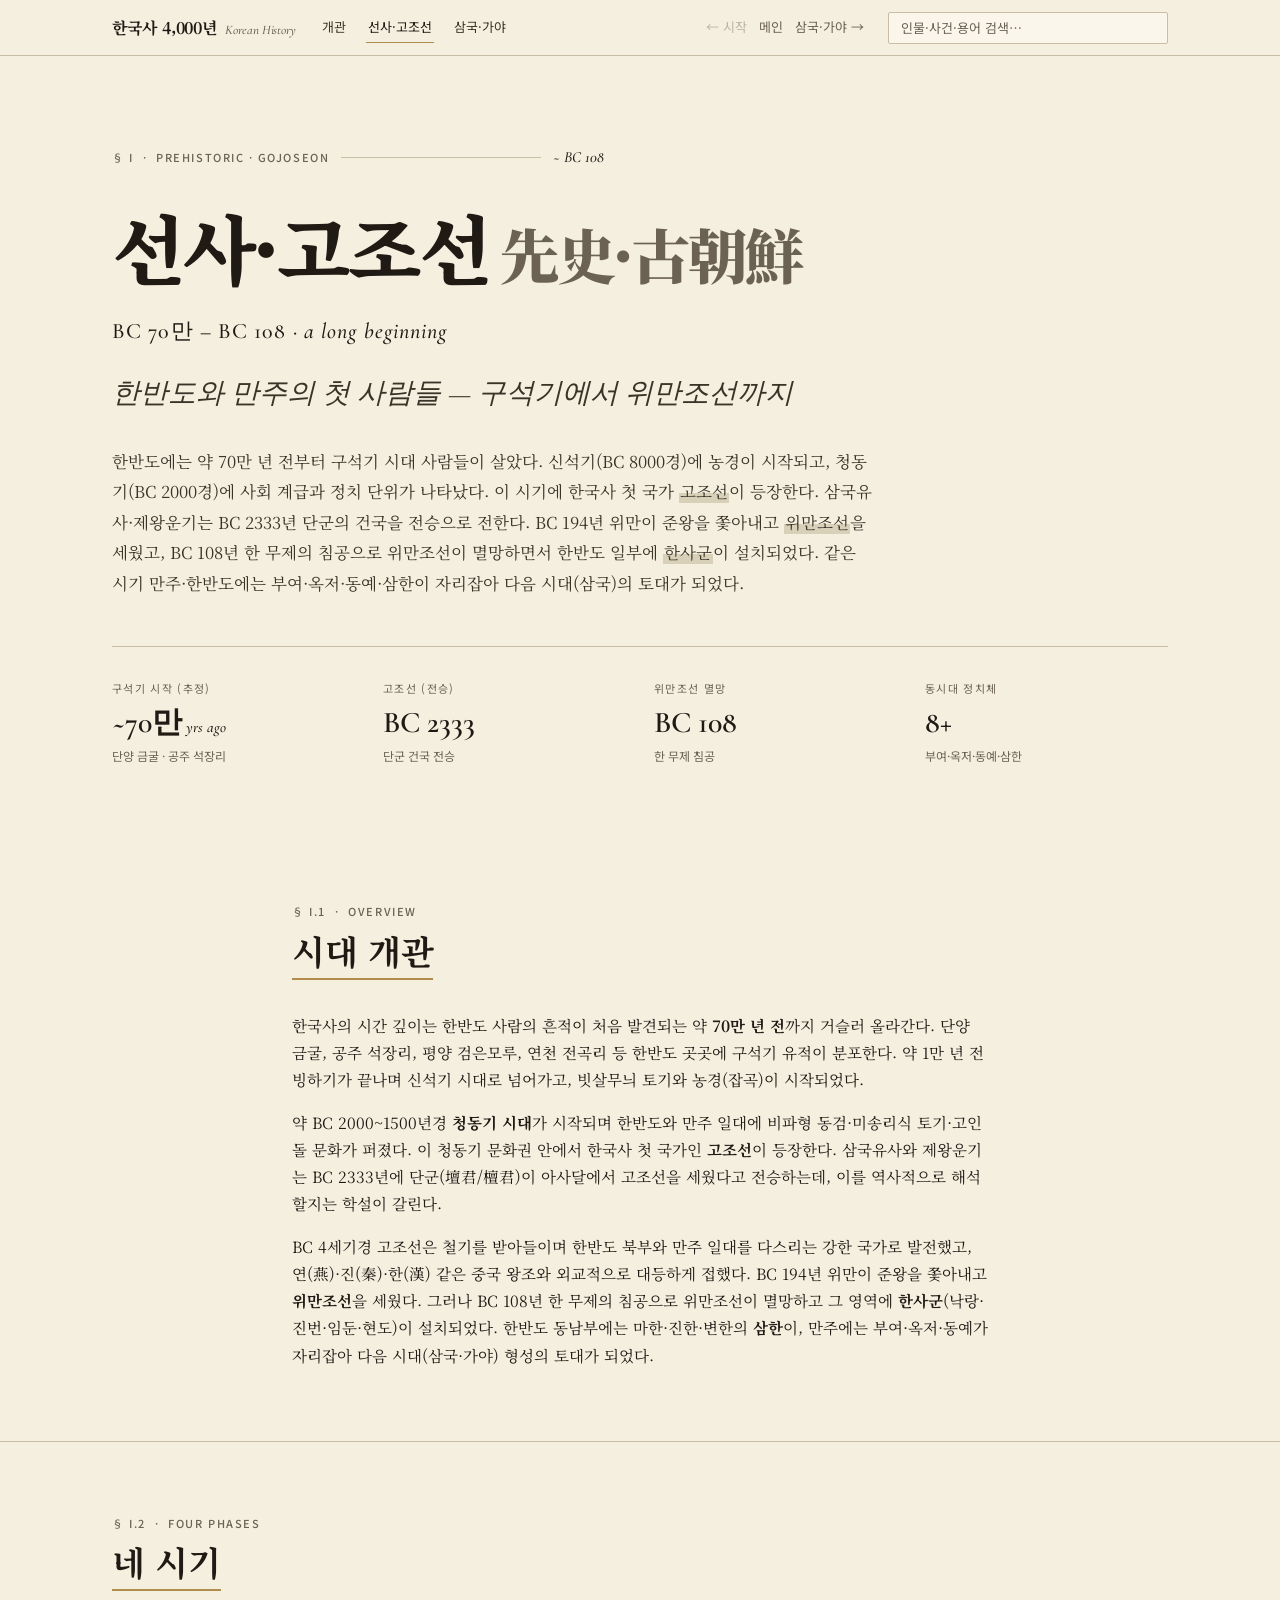
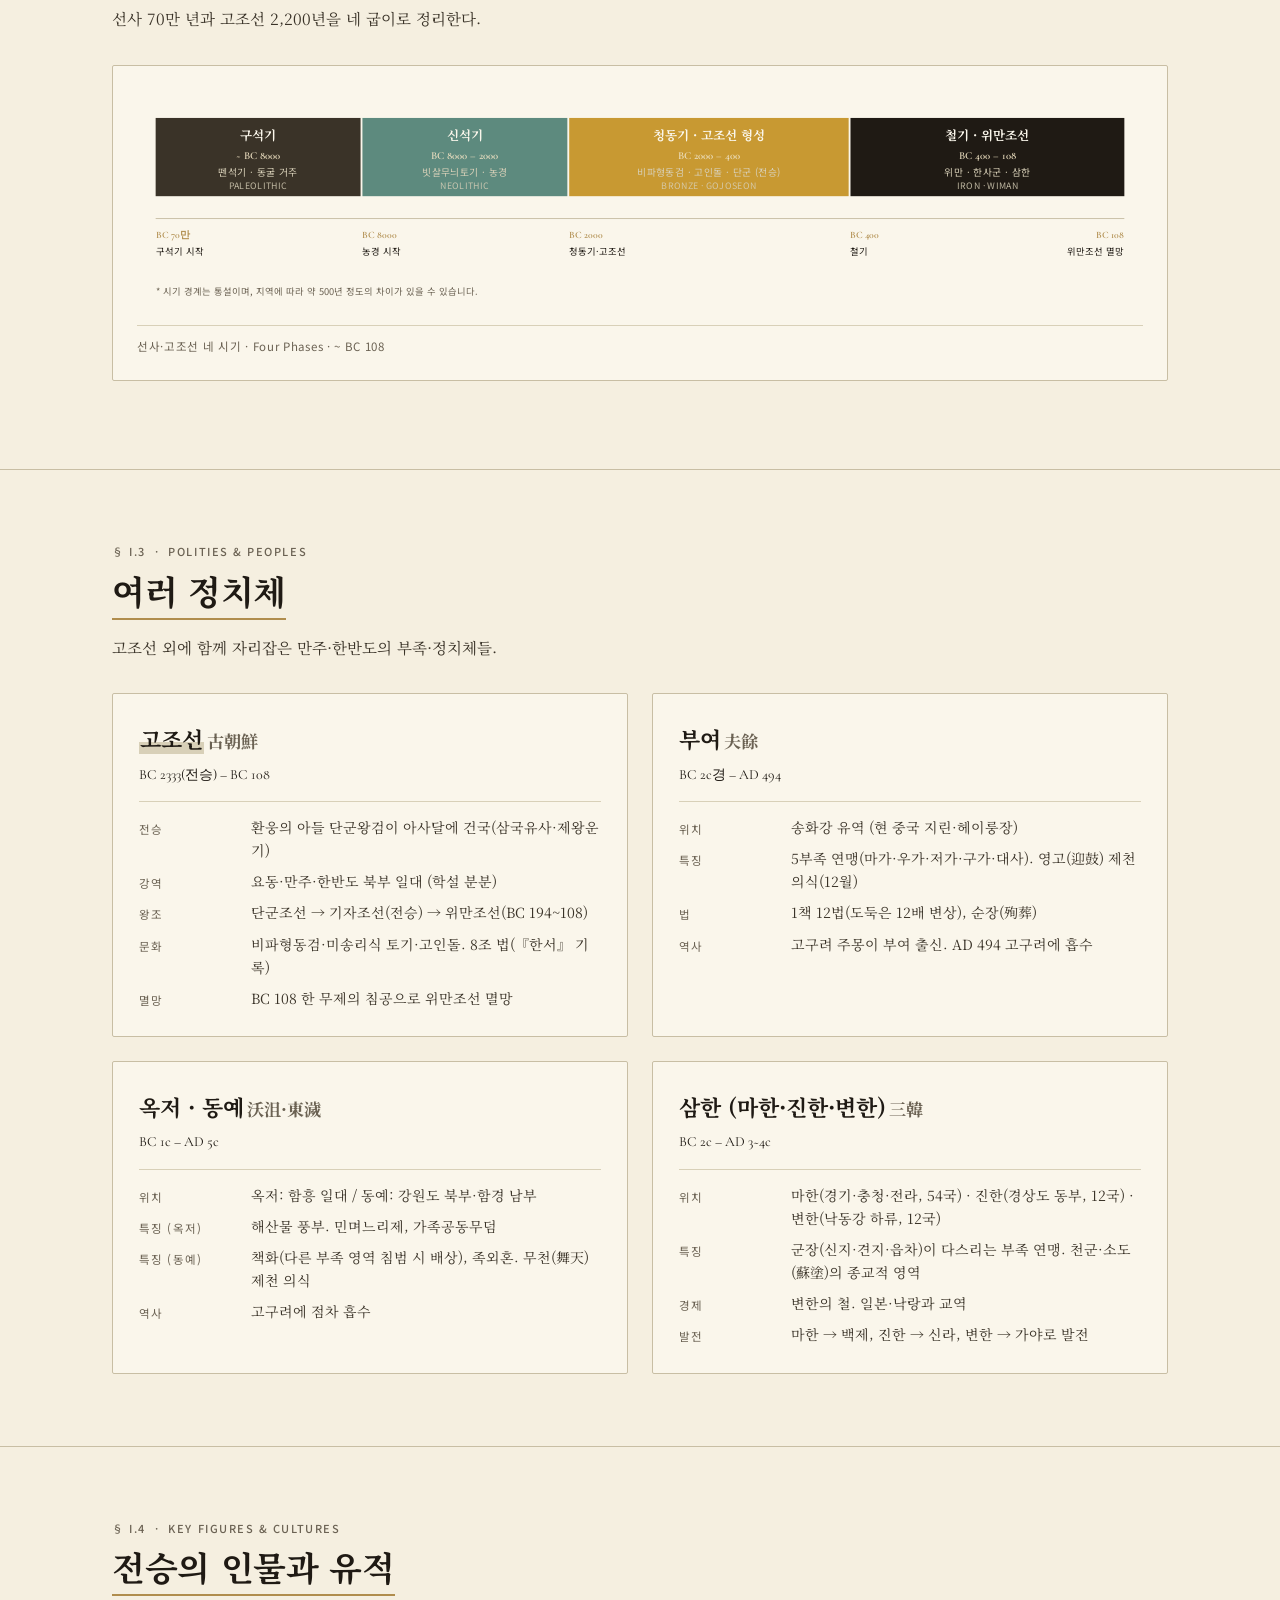
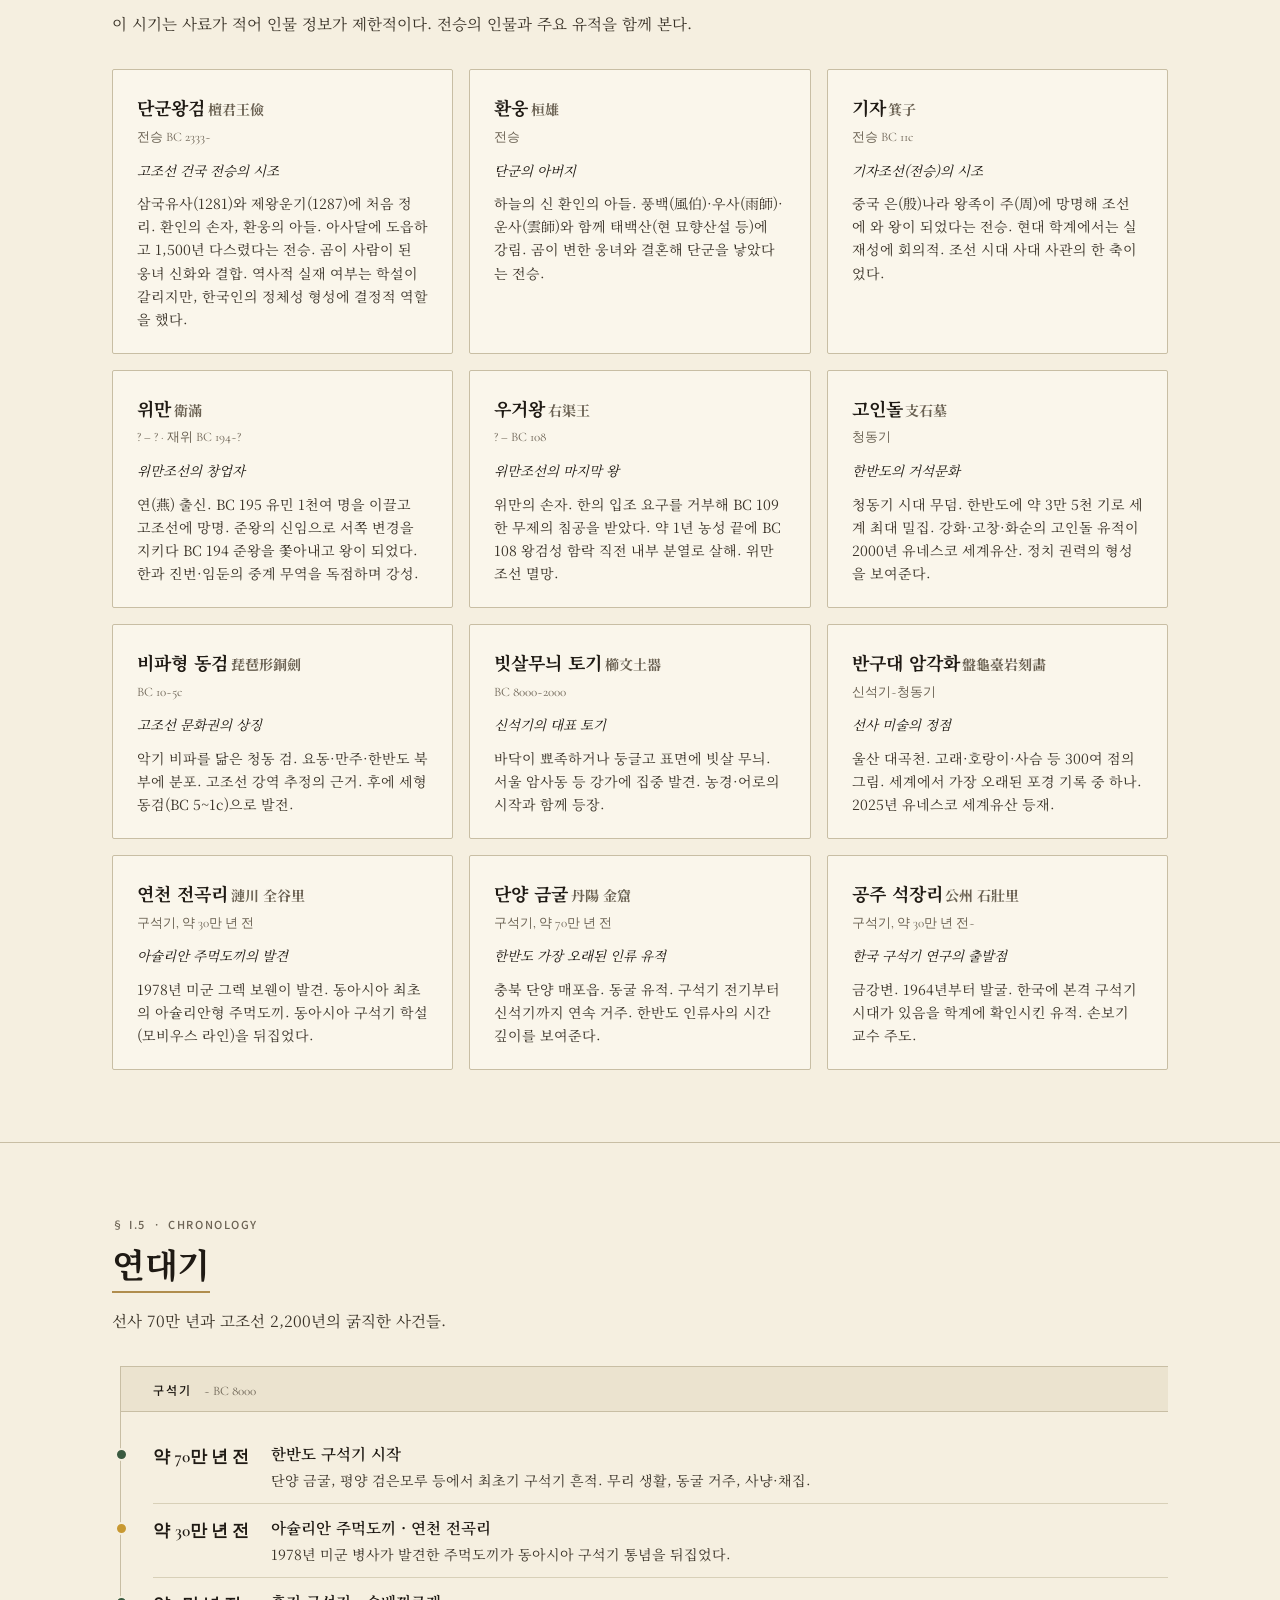
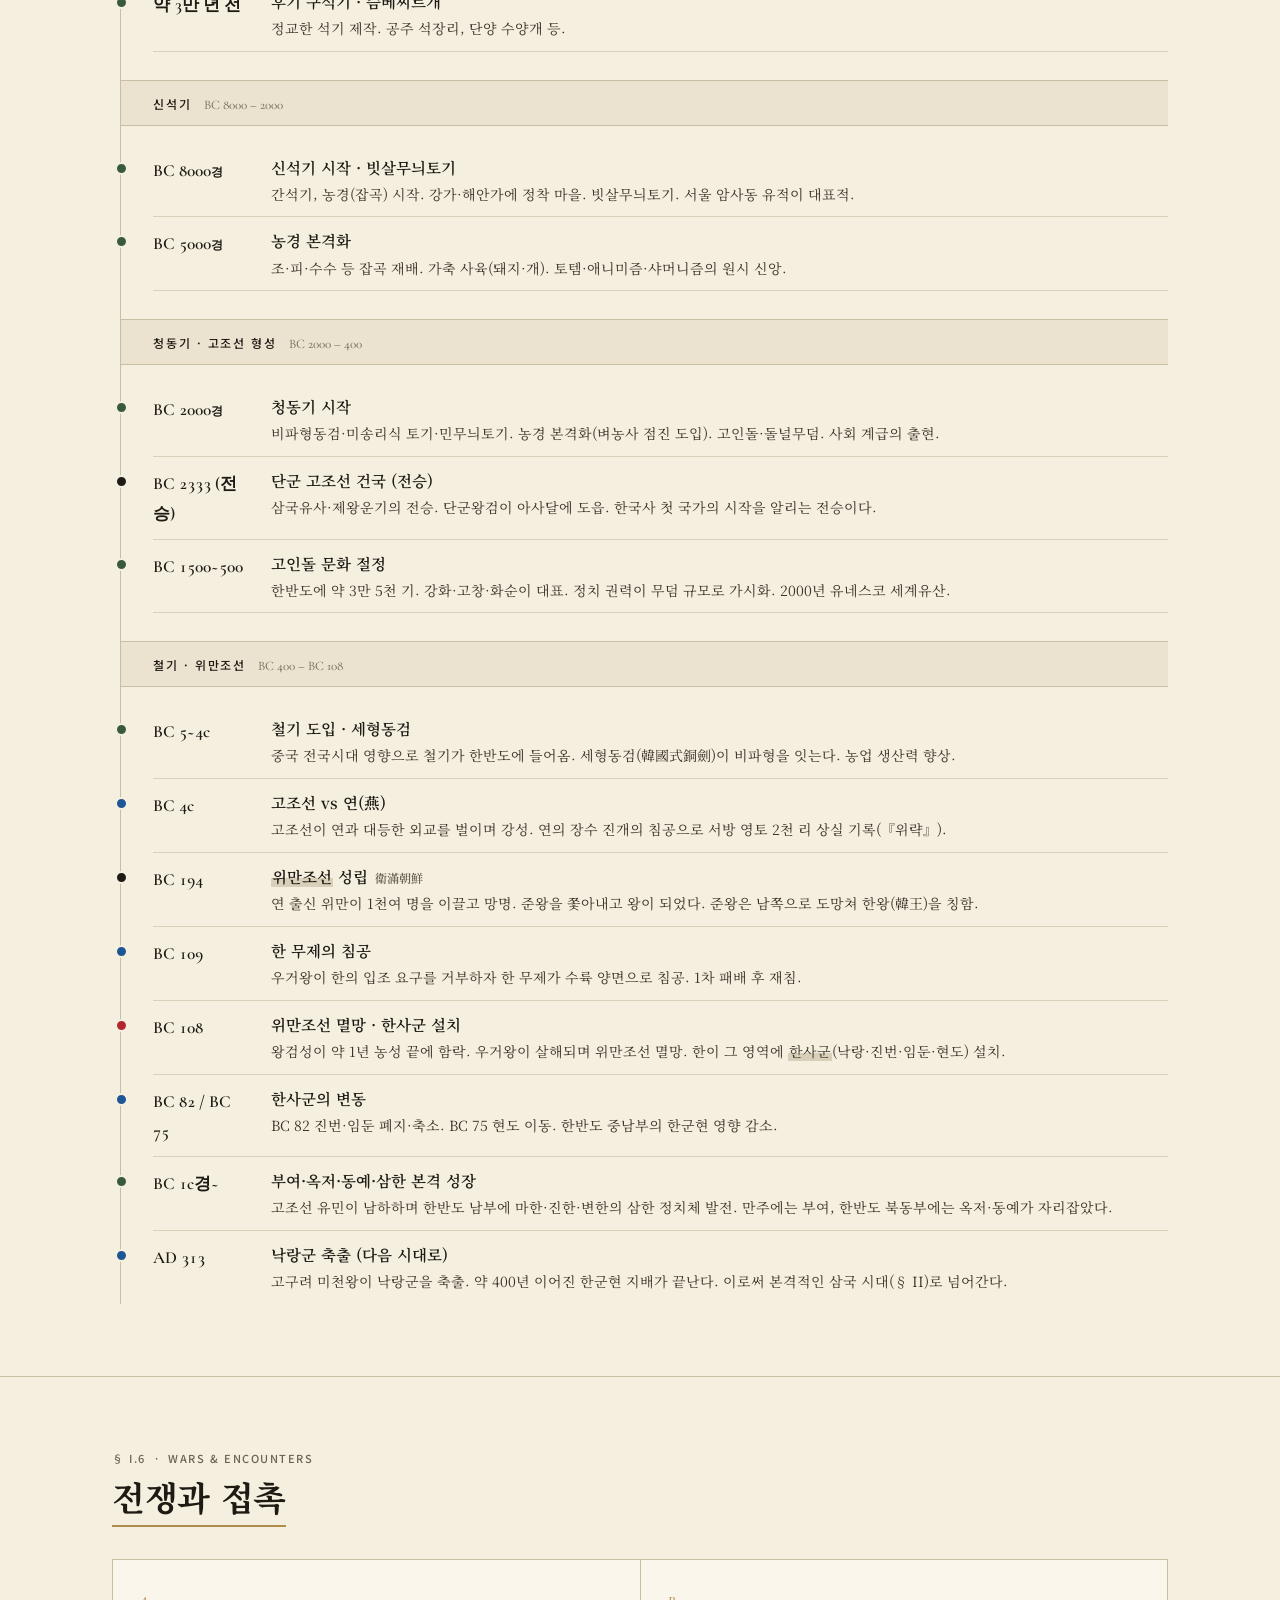
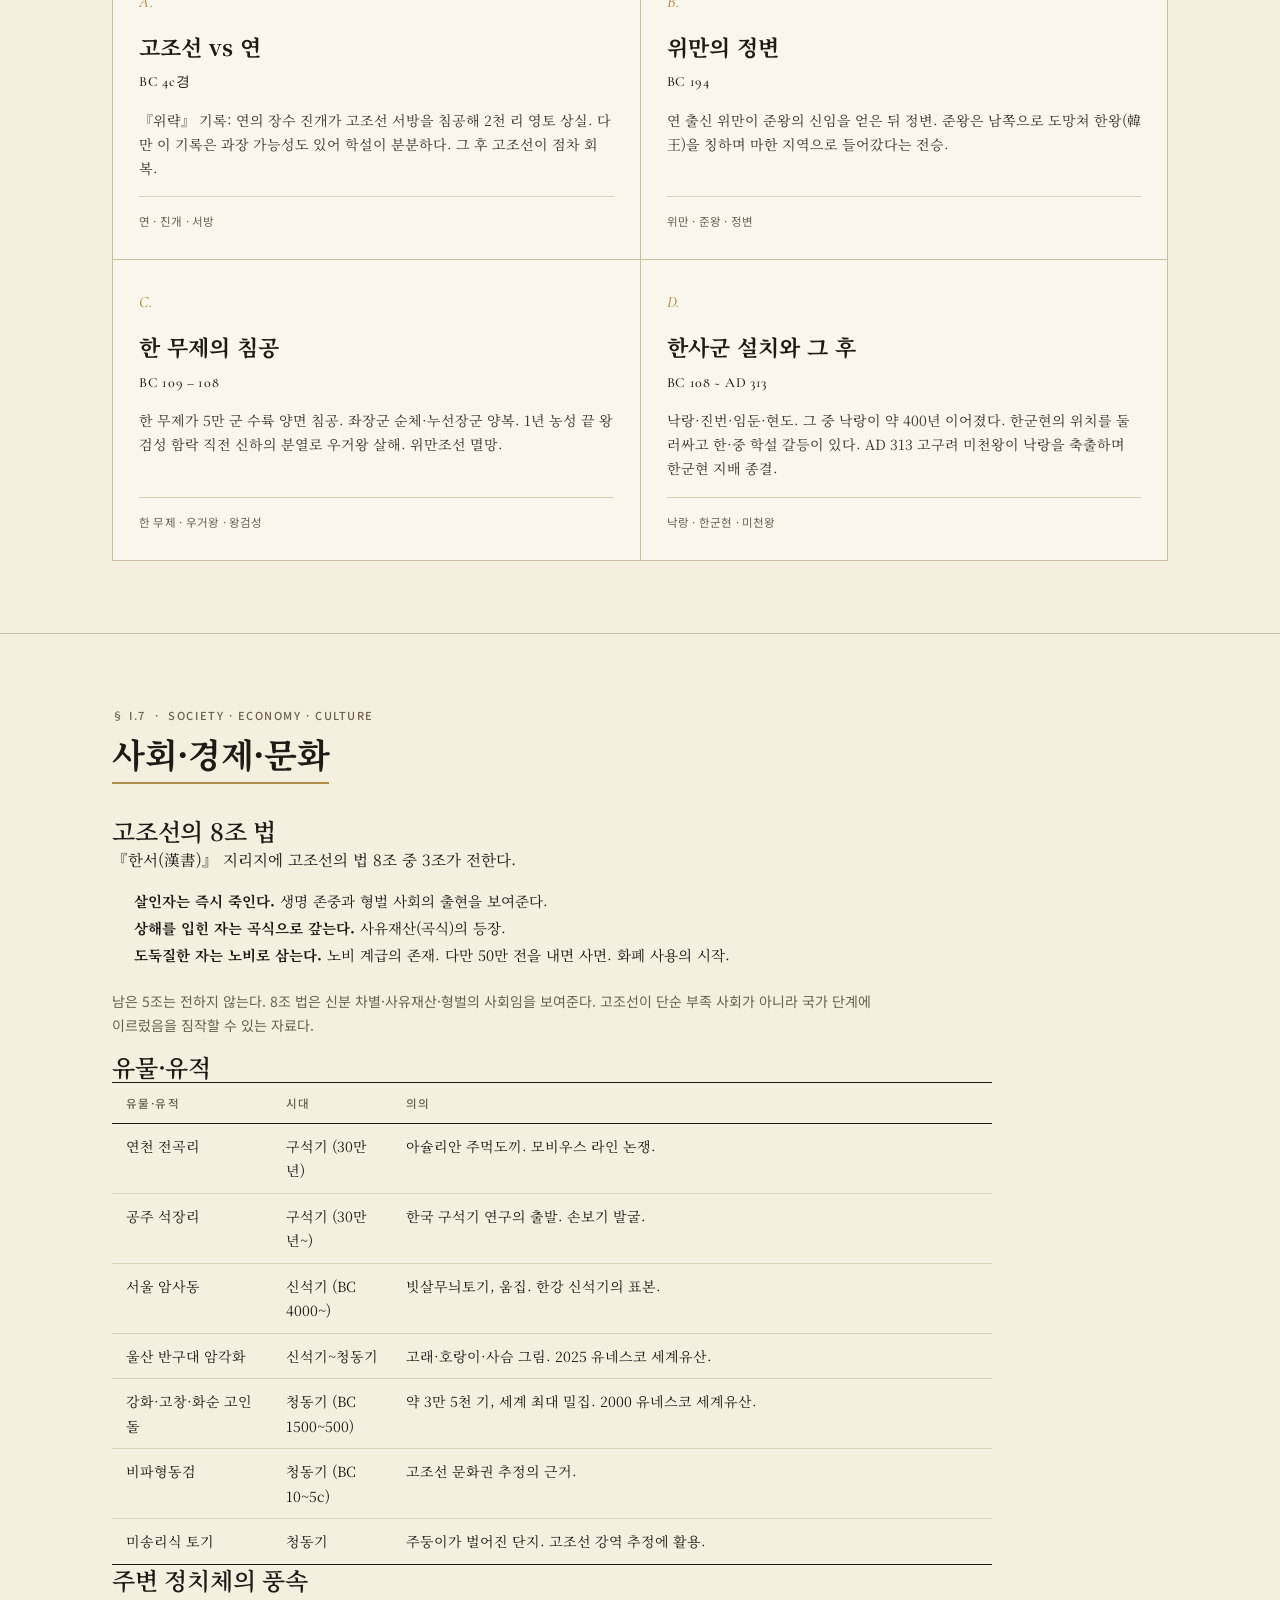
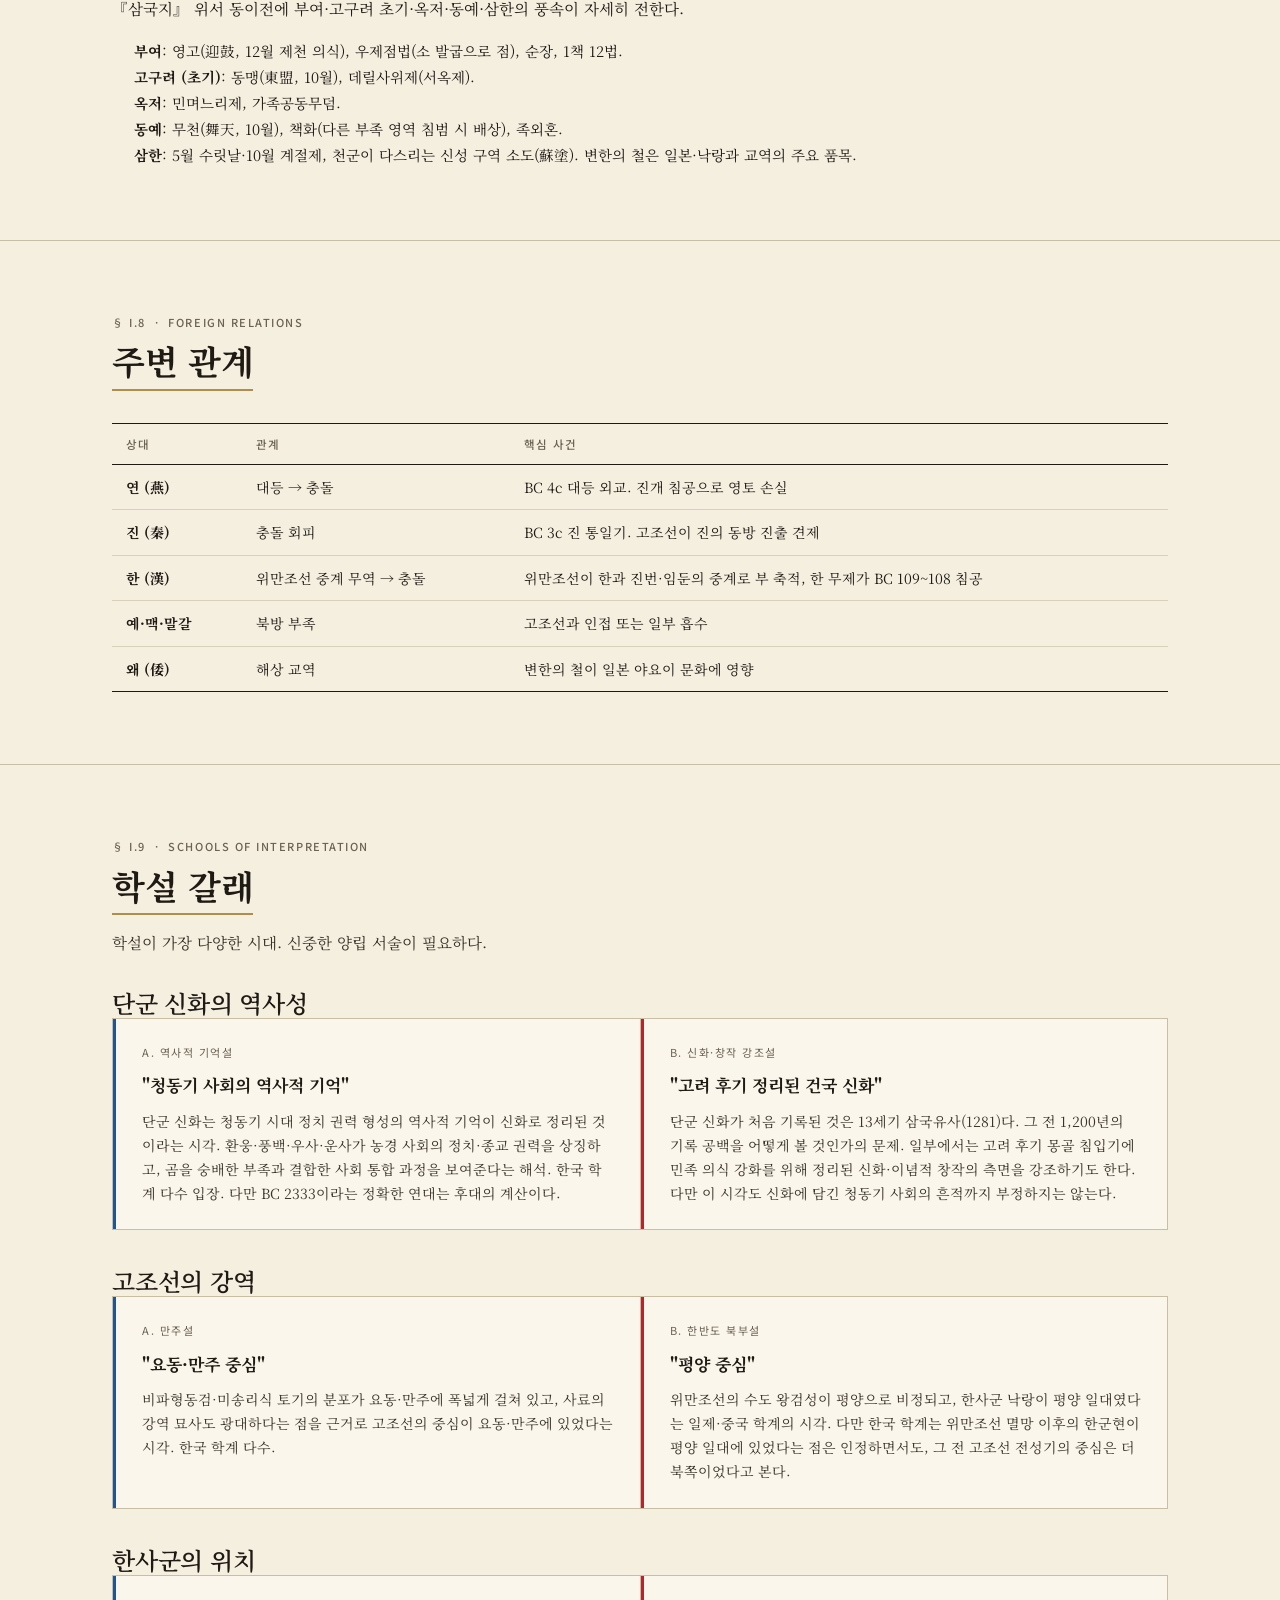
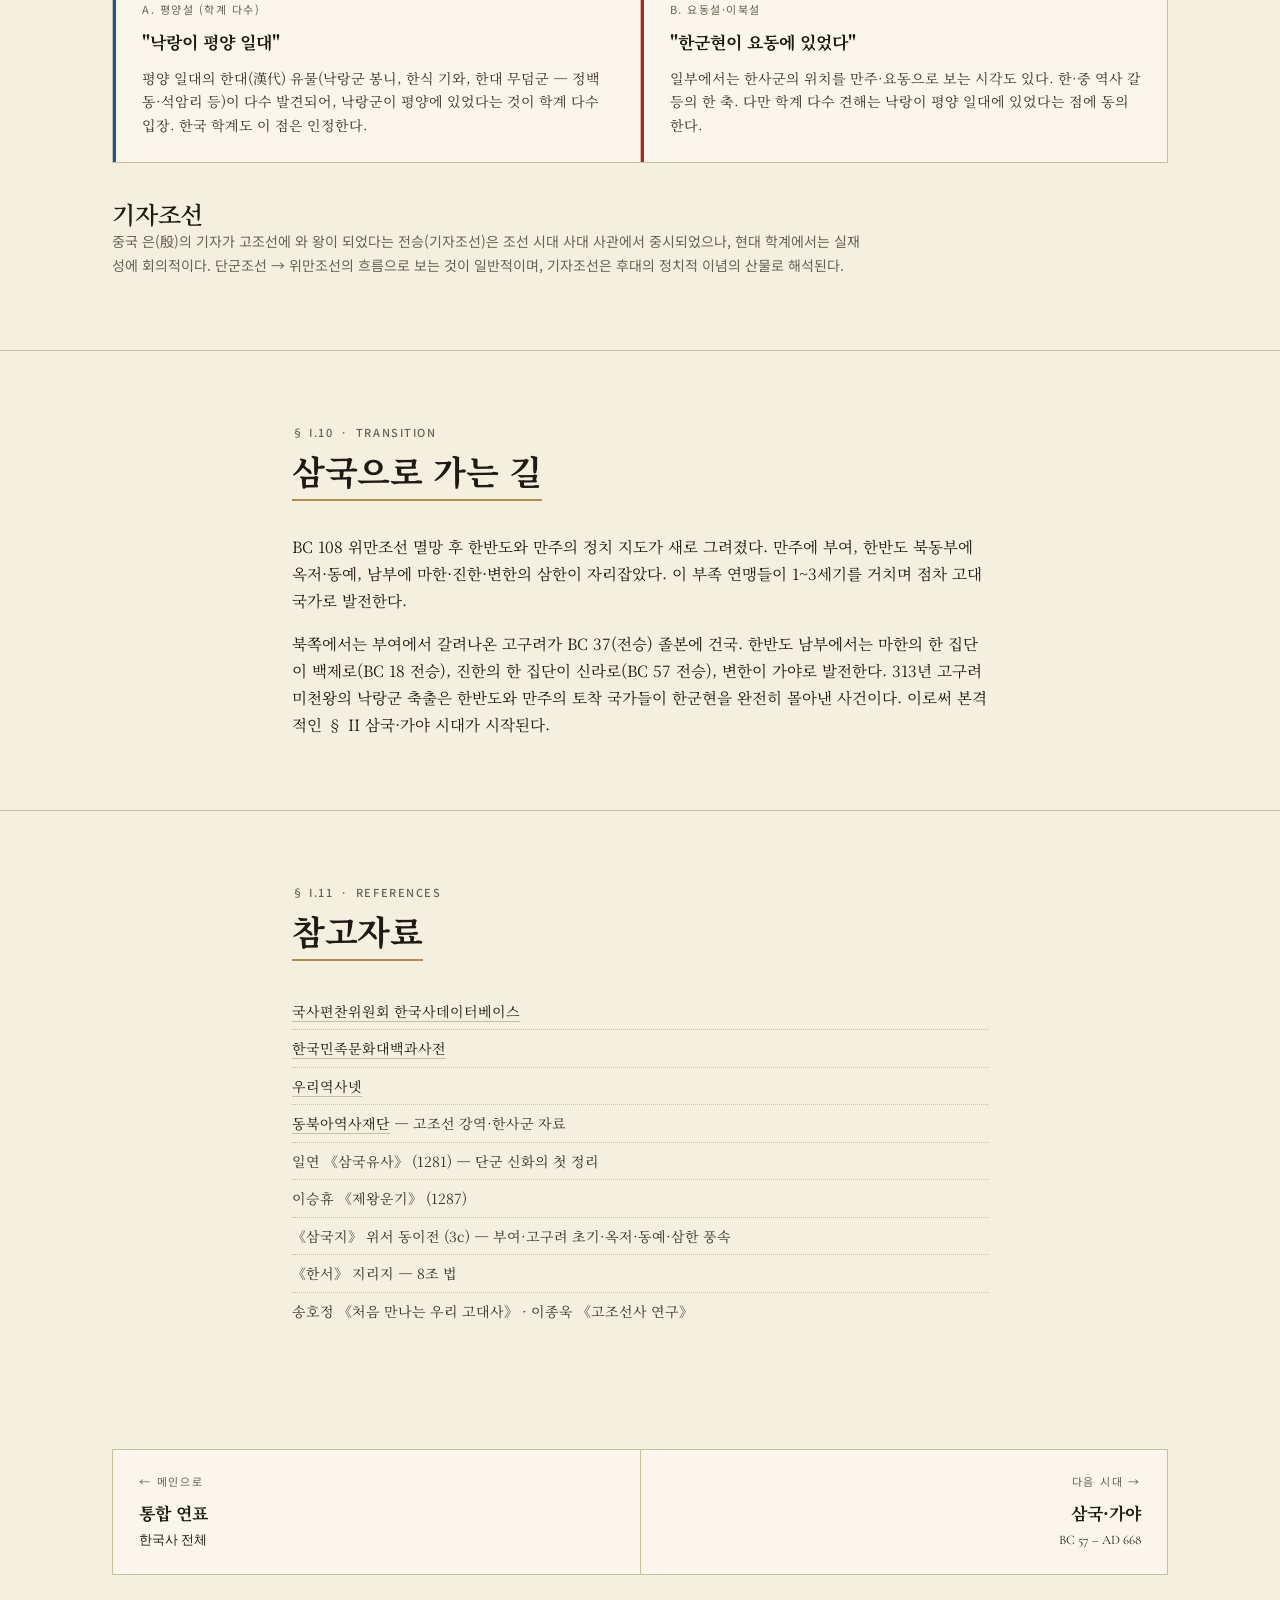
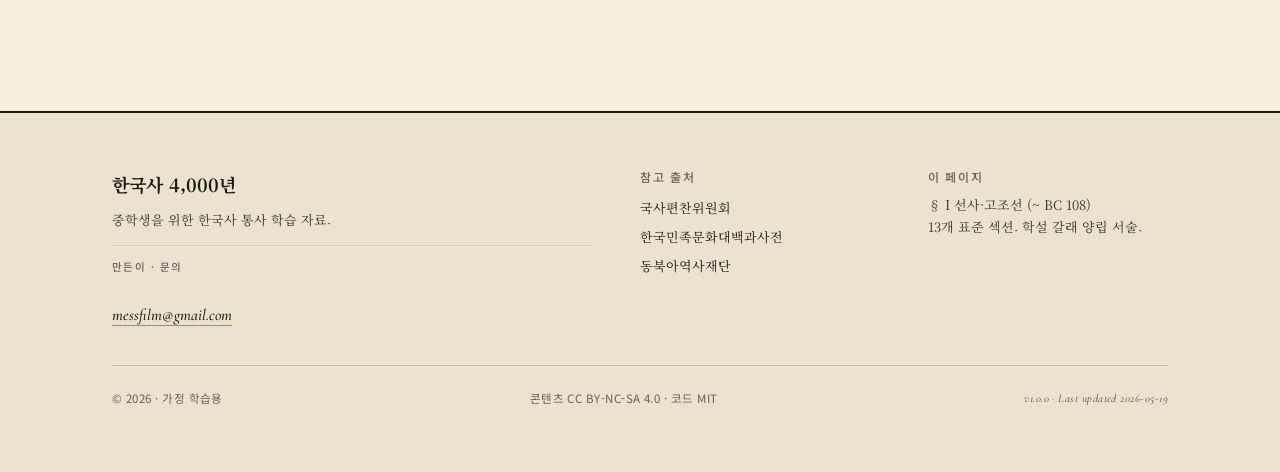
==== commit 3930e68b: "Add author/contact info to footer (messfilm@gmail.com) - 모든 10개 페이지 푸터에 '만든이 · 문의' 표시 추가 - 금박 underl" ====
--- a/eras/01-prehistoric.html
+++ b/eras/01-prehistoric.html
@@ -451,7 +451,8 @@
 <footer class="site-footer">
   <div class="container">
     <div class="site-footer__cols">
-      <div><div class="site-footer__brand">한국사 4,000년</div><p>중학생을 위한 한국사 통사 학습 자료.</p></div>
+      <div><div class="site-footer__brand">한국사 4,000년</div><p>중학생을 위한 한국사 통사 학습 자료.</p>
+        <p class="site-footer__contact"><span class="meta">만든이 · 문의</span><br><a href="mailto:messfilm@gmail.com">messfilm@gmail.com</a></p></div>
       <div><h4>참고 출처</h4><ul>
         <li><a href="https://db.history.go.kr/" target="_blank" rel="noopener">국사편찬위원회</a></li>
         <li><a href="https://encykorea.aks.ac.kr/" target="_blank" rel="noopener">한국민족문화대백과사전</a></li>
--- a/assets/styles.css
+++ b/assets/styles.css
@@ -729,6 +729,24 @@
 .site-footer a:hover { border-bottom-color: var(--geumbak); }
 .site-footer__bottom { padding-top: 22px; border-top: 1px solid var(--rule); font-size: 11.5px; color: var(--meok-mute); display: flex; justify-content: space-between; gap: 24px; flex-wrap: wrap; font-family: 'Noto Sans KR'; letter-spacing: 0.04em; }
 
+.site-footer__contact {
+  margin-top: 14px !important;
+  padding-top: 12px;
+  border-top: 1px solid var(--rule-soft);
+  font-size: 13px;
+  line-height: 1.6;
+}
+.site-footer__contact .meta { display: block; margin-bottom: 4px; font-size: 10.5px; }
+.site-footer__contact a {
+  font-family: 'Cormorant Garamond', serif;
+  font-style: italic;
+  font-weight: 500;
+  font-size: 16px;
+  color: var(--meok) !important;
+  border-bottom: 1px solid var(--geumbak) !important;
+}
+.site-footer__contact a:hover { color: var(--accent) !important; }
+
 /* =====================================================================
    SVG visual conventions
    ===================================================================== */
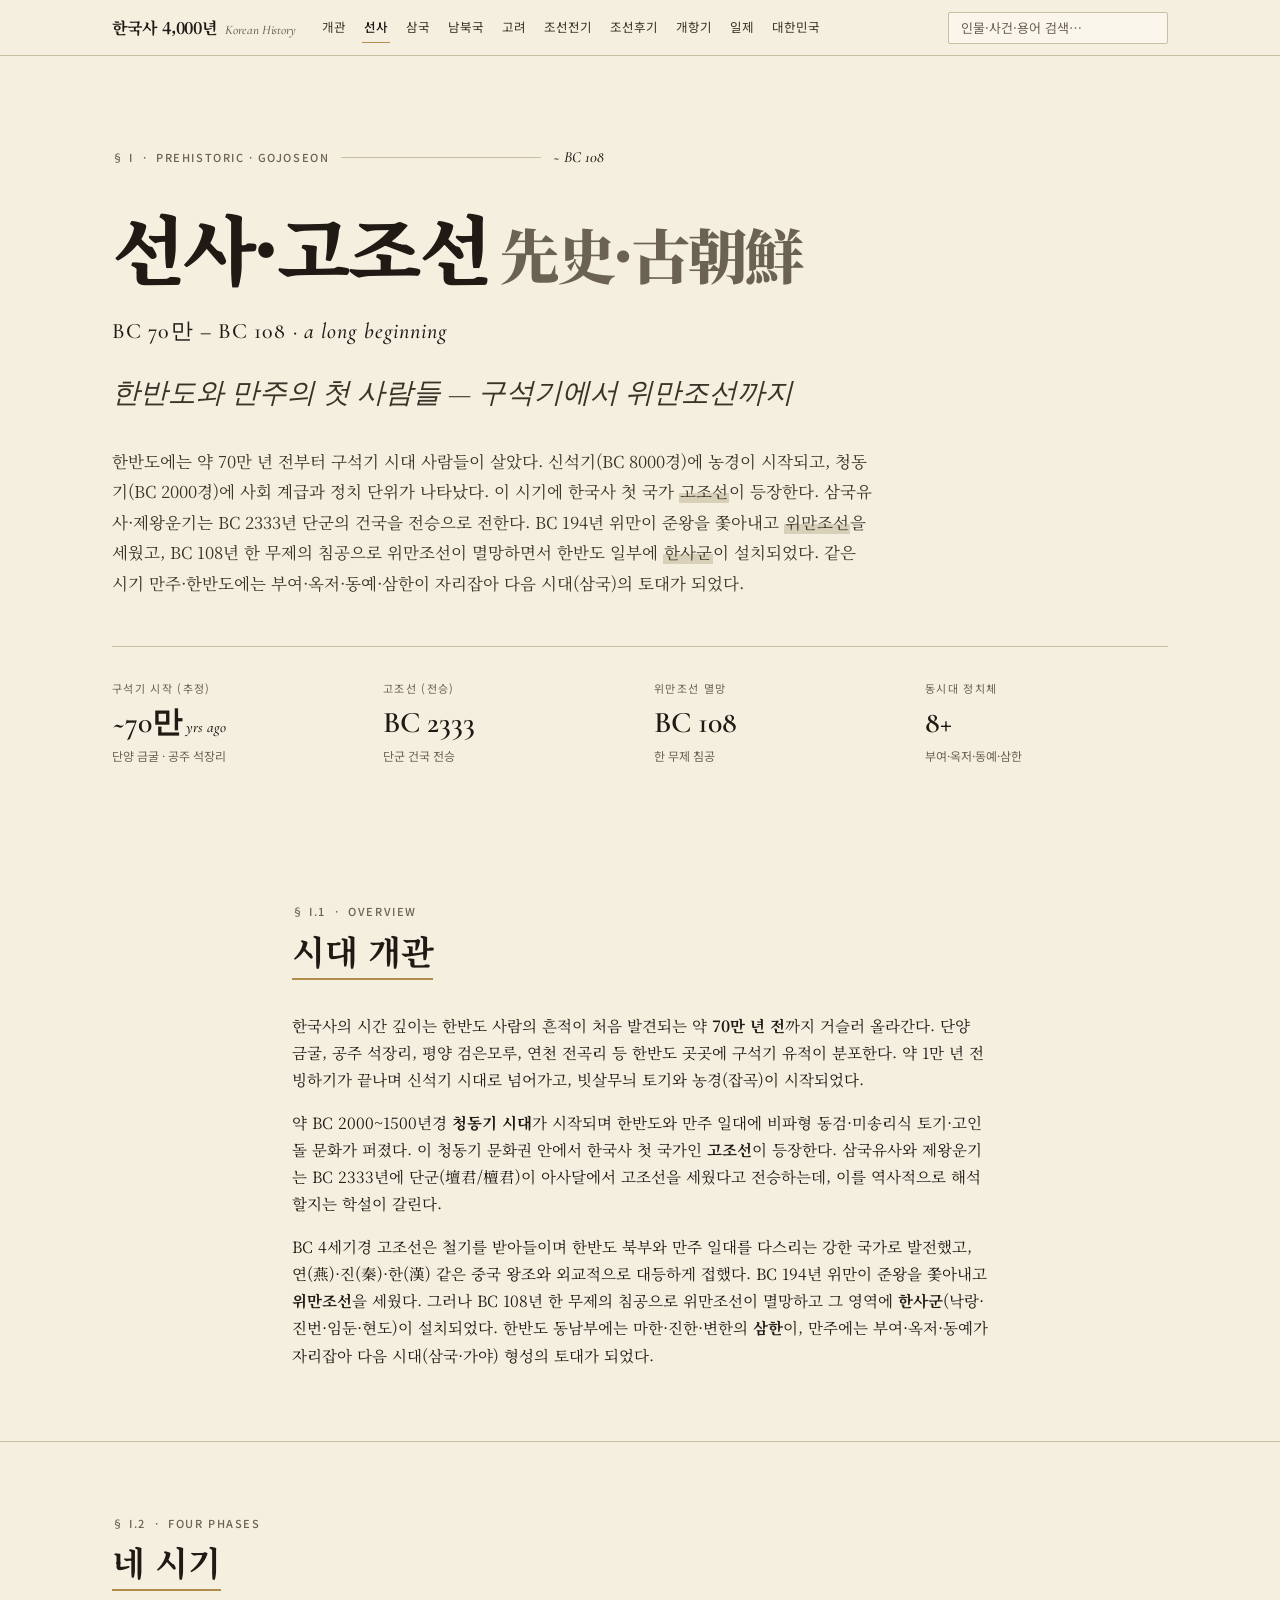
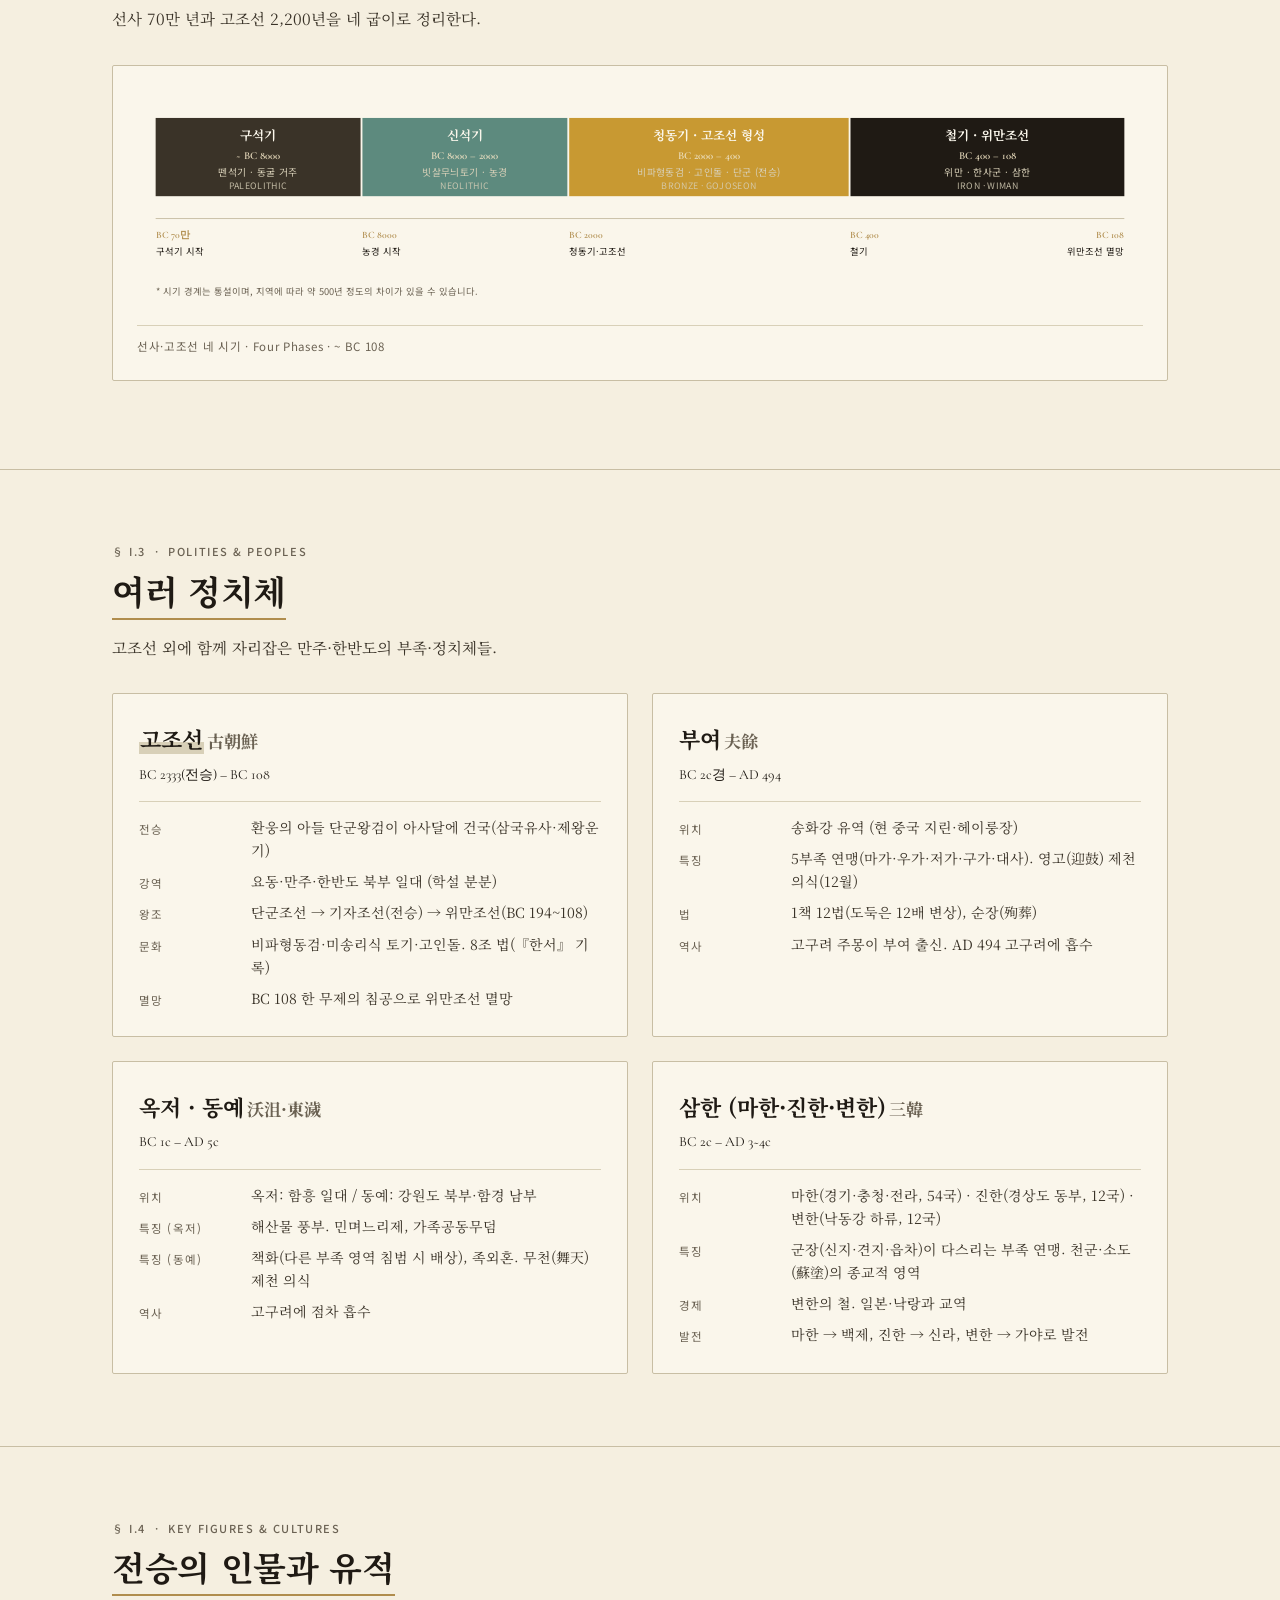
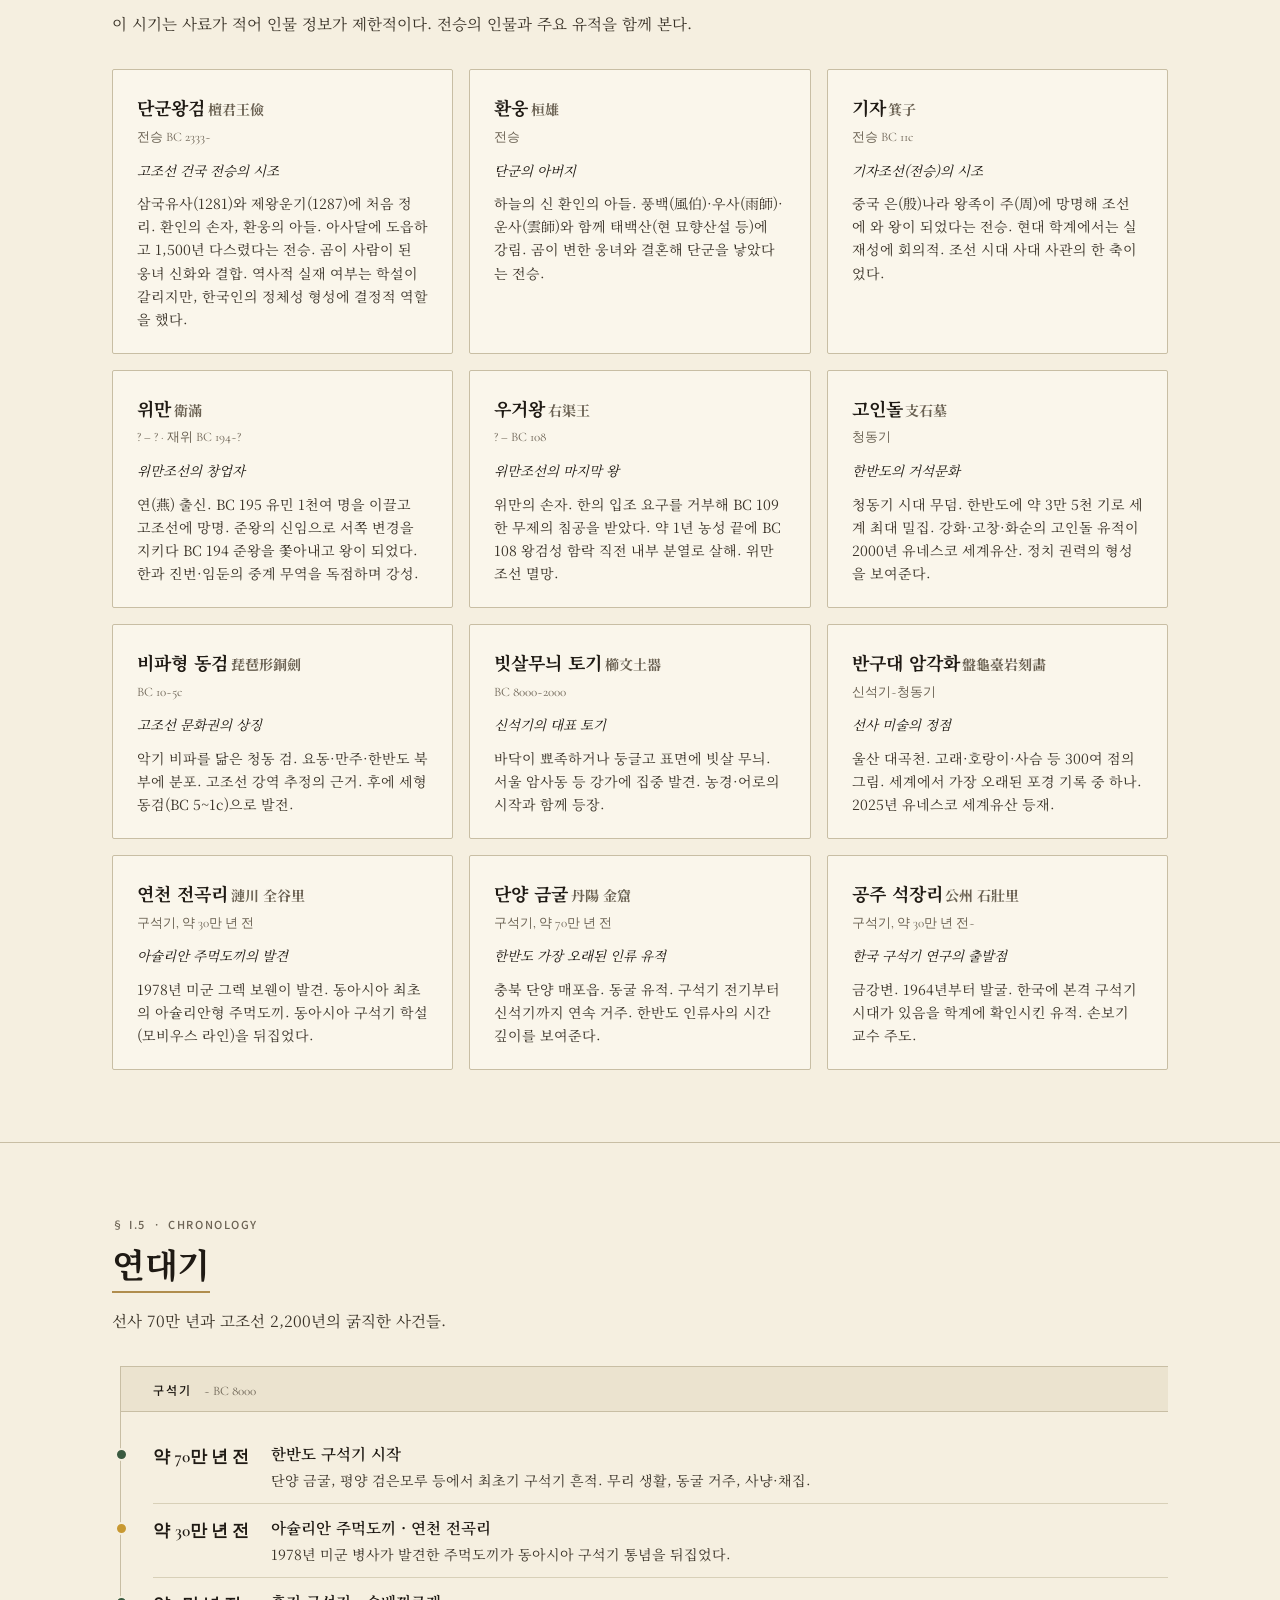
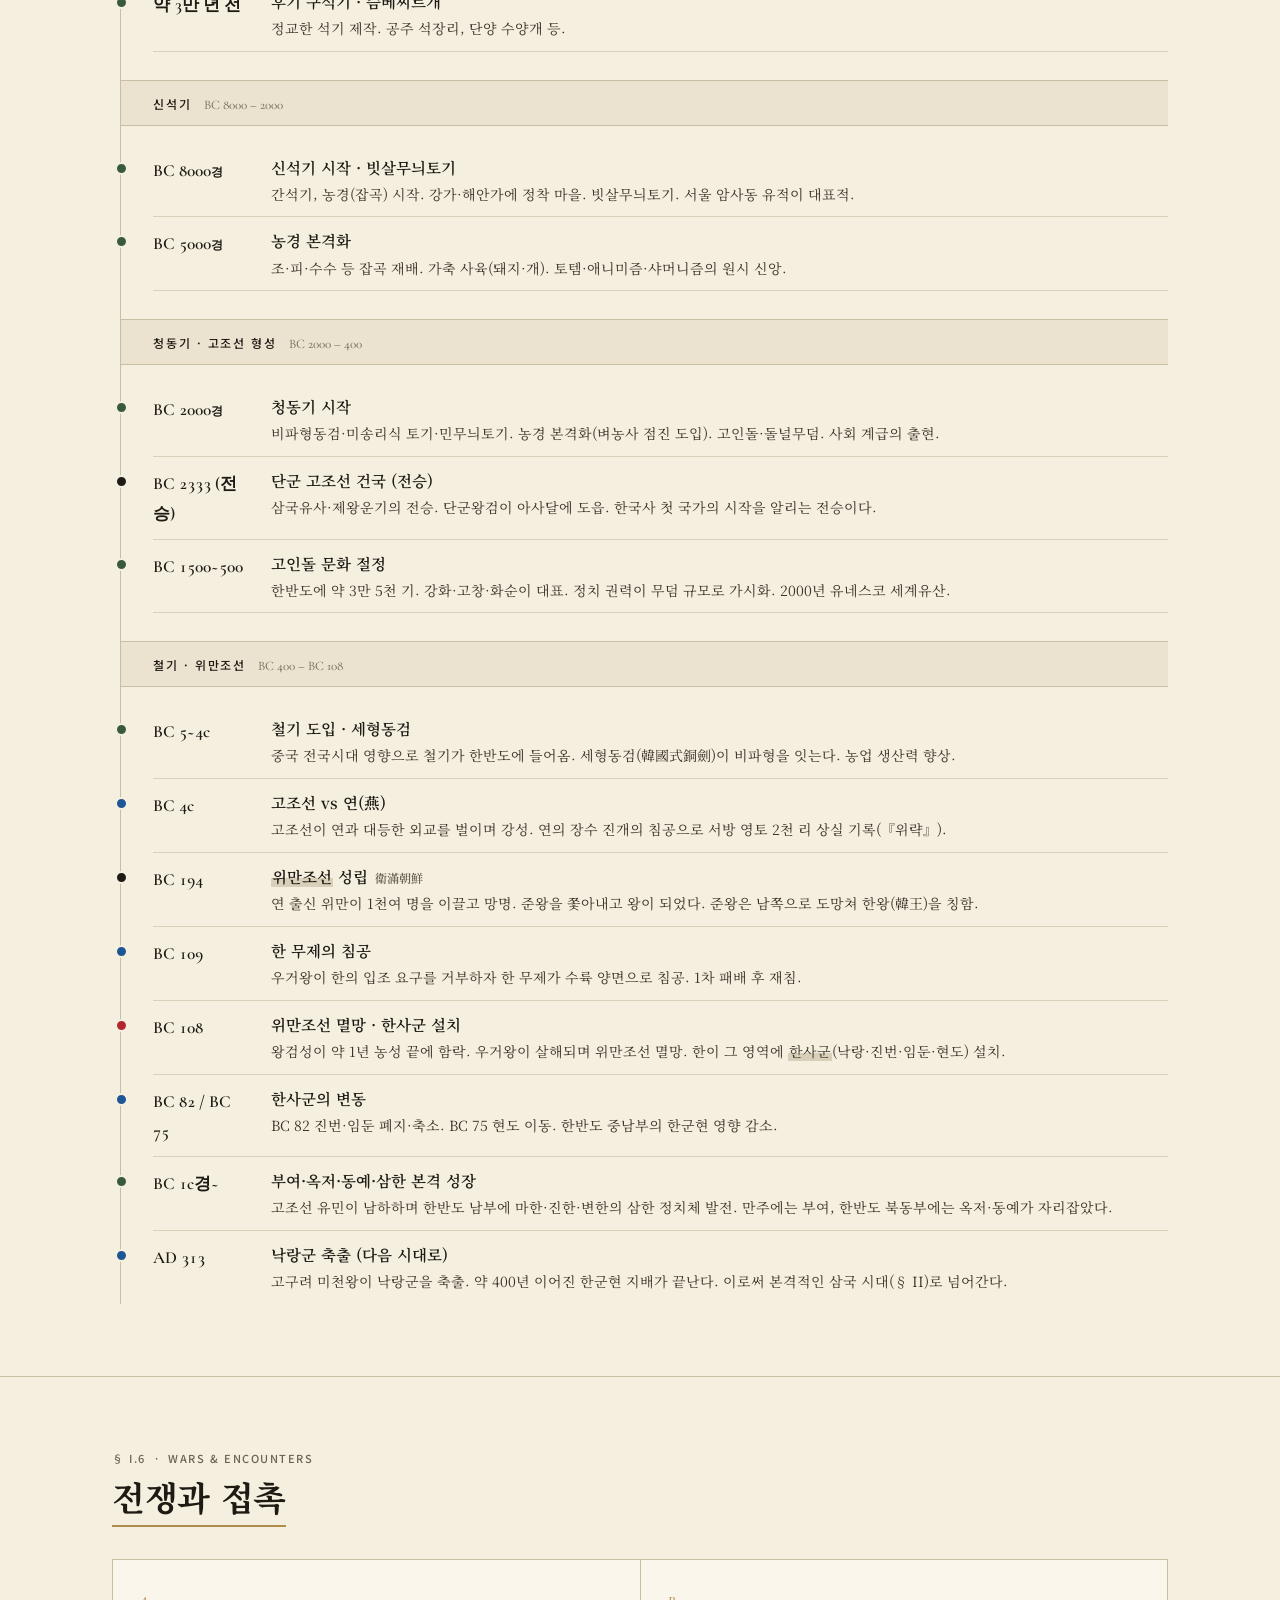
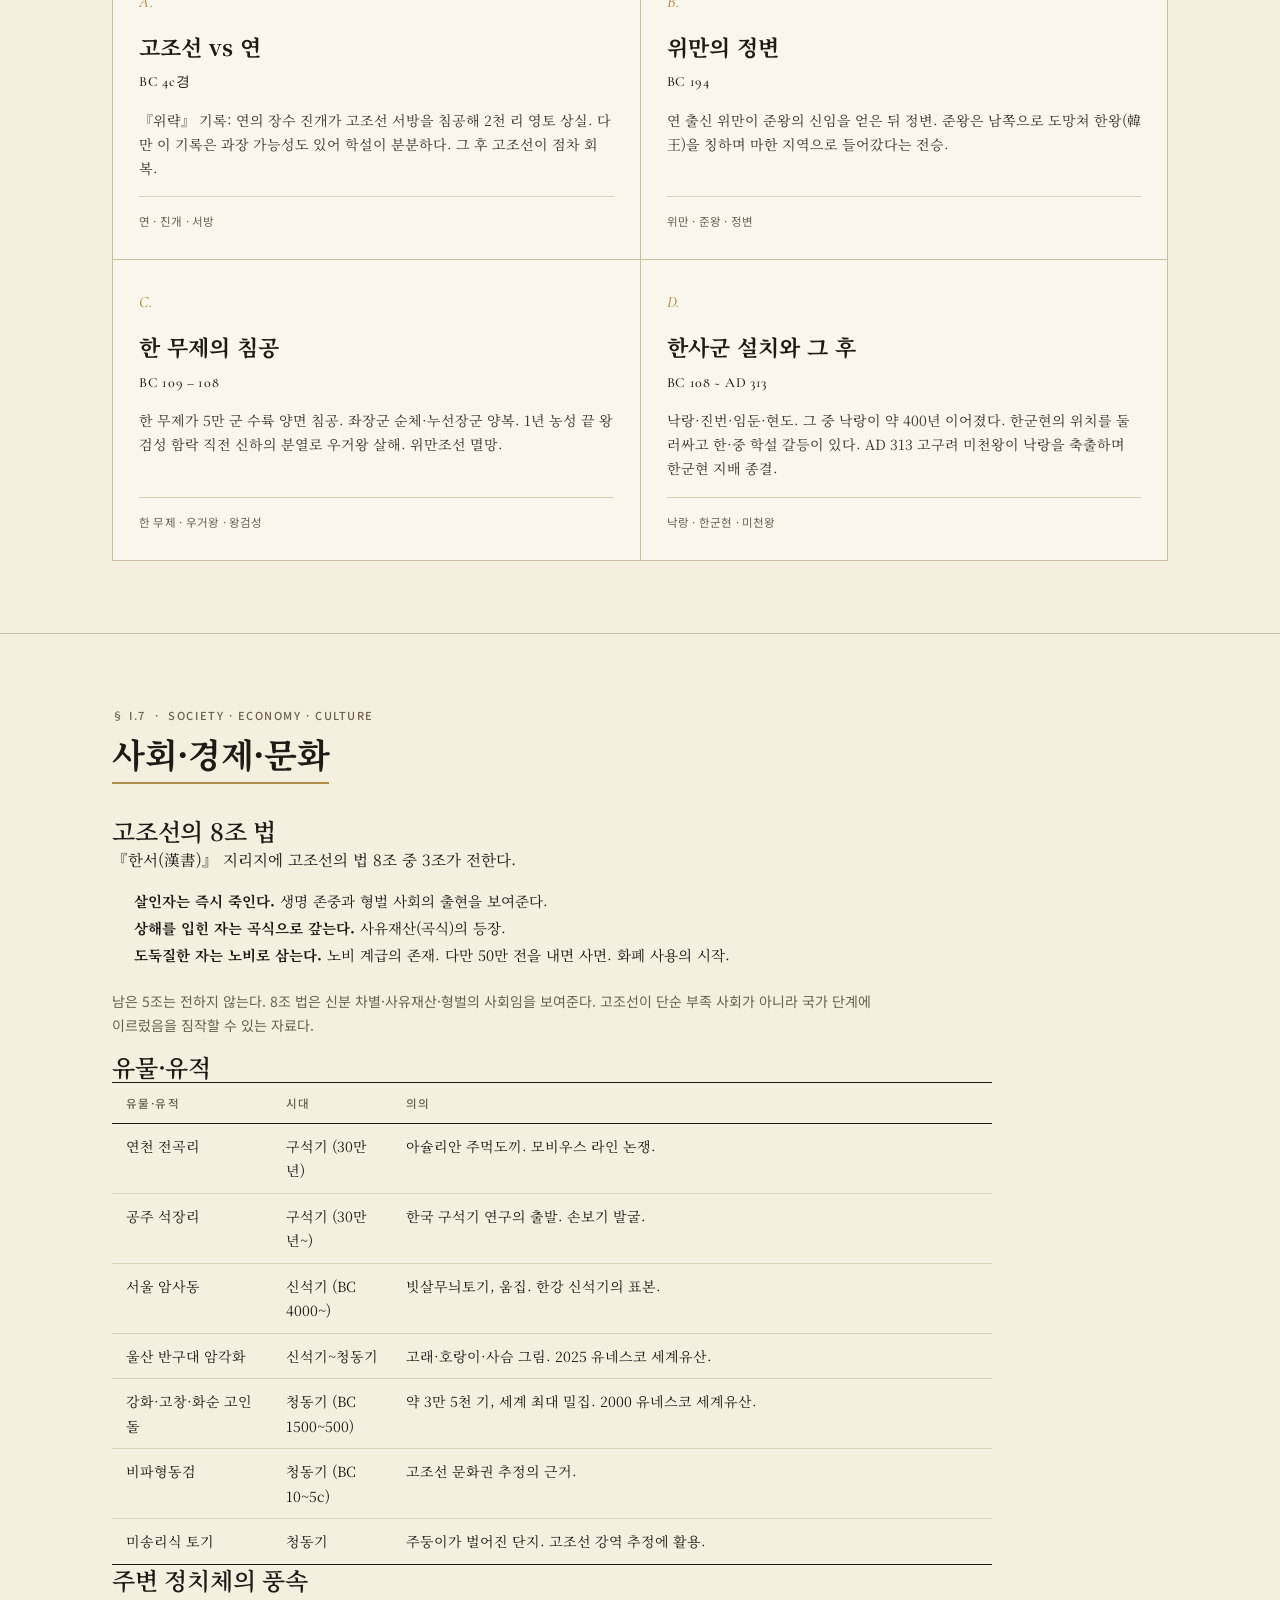
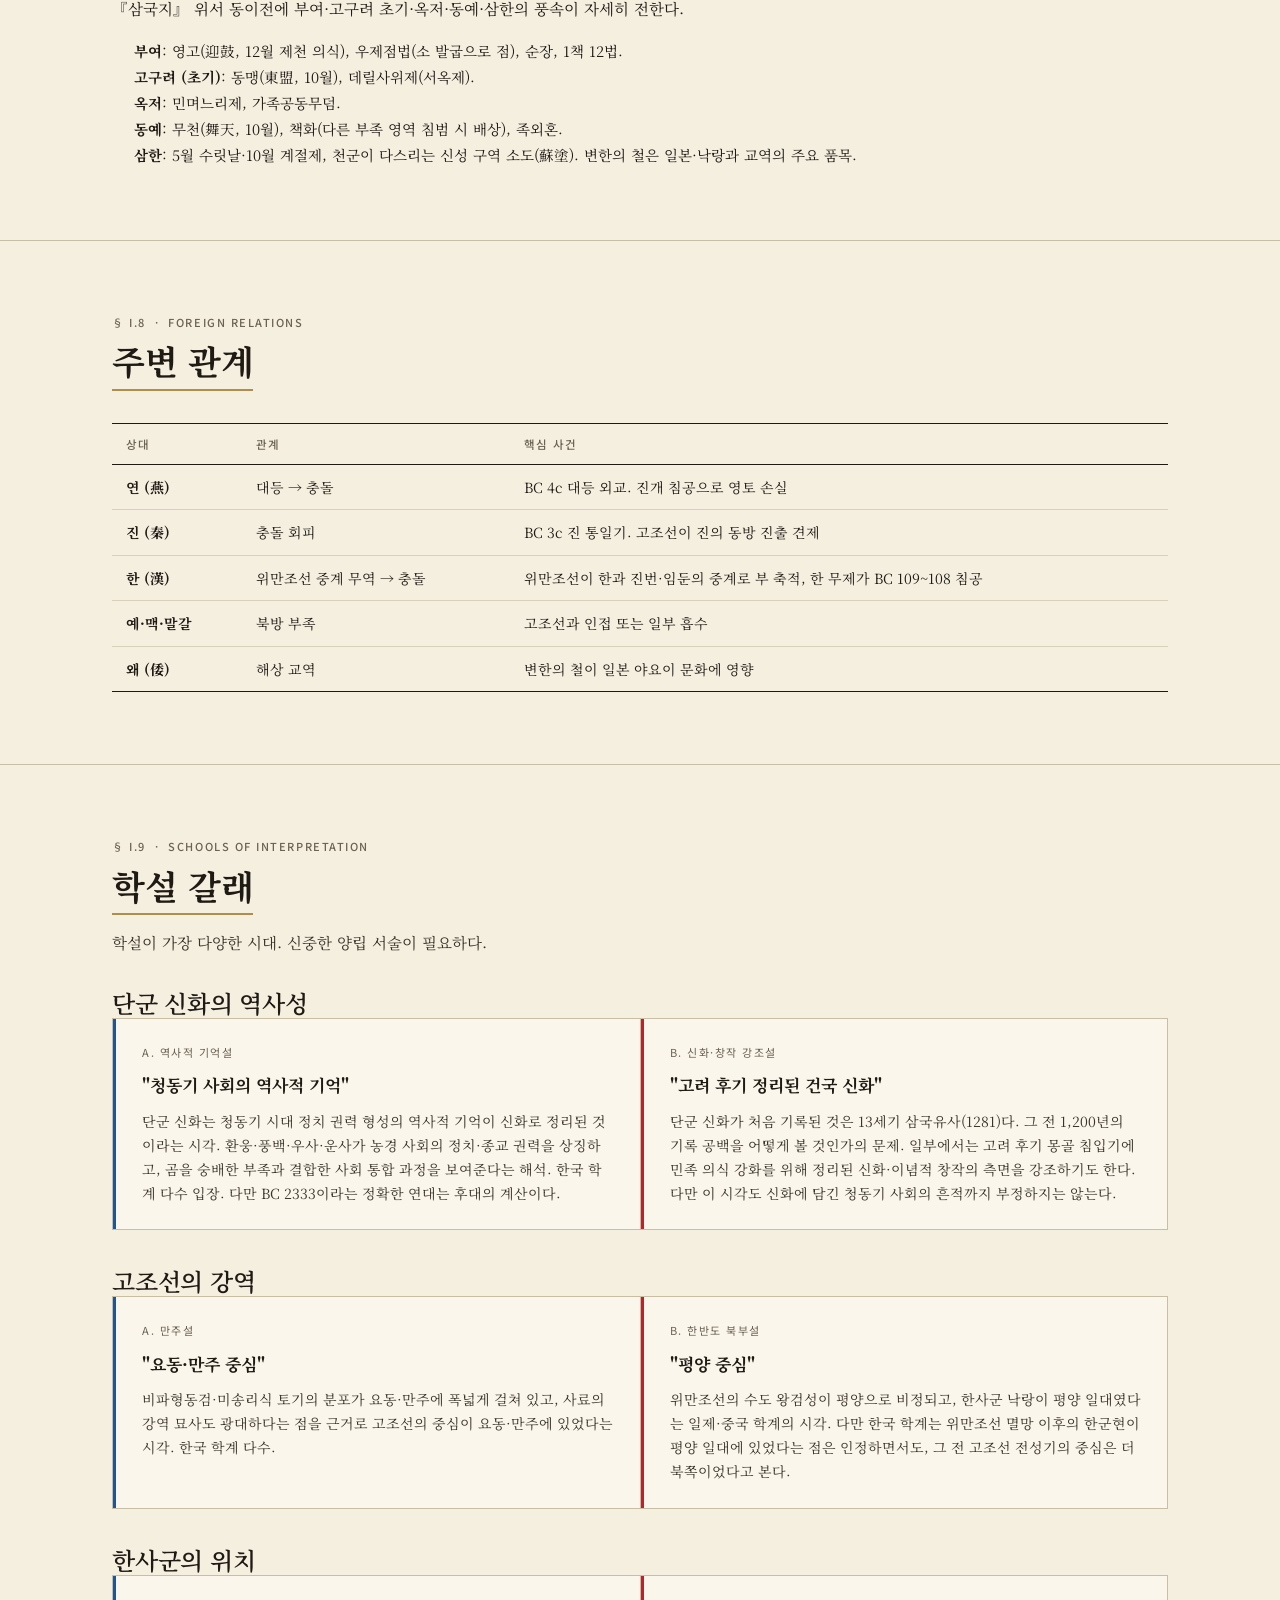
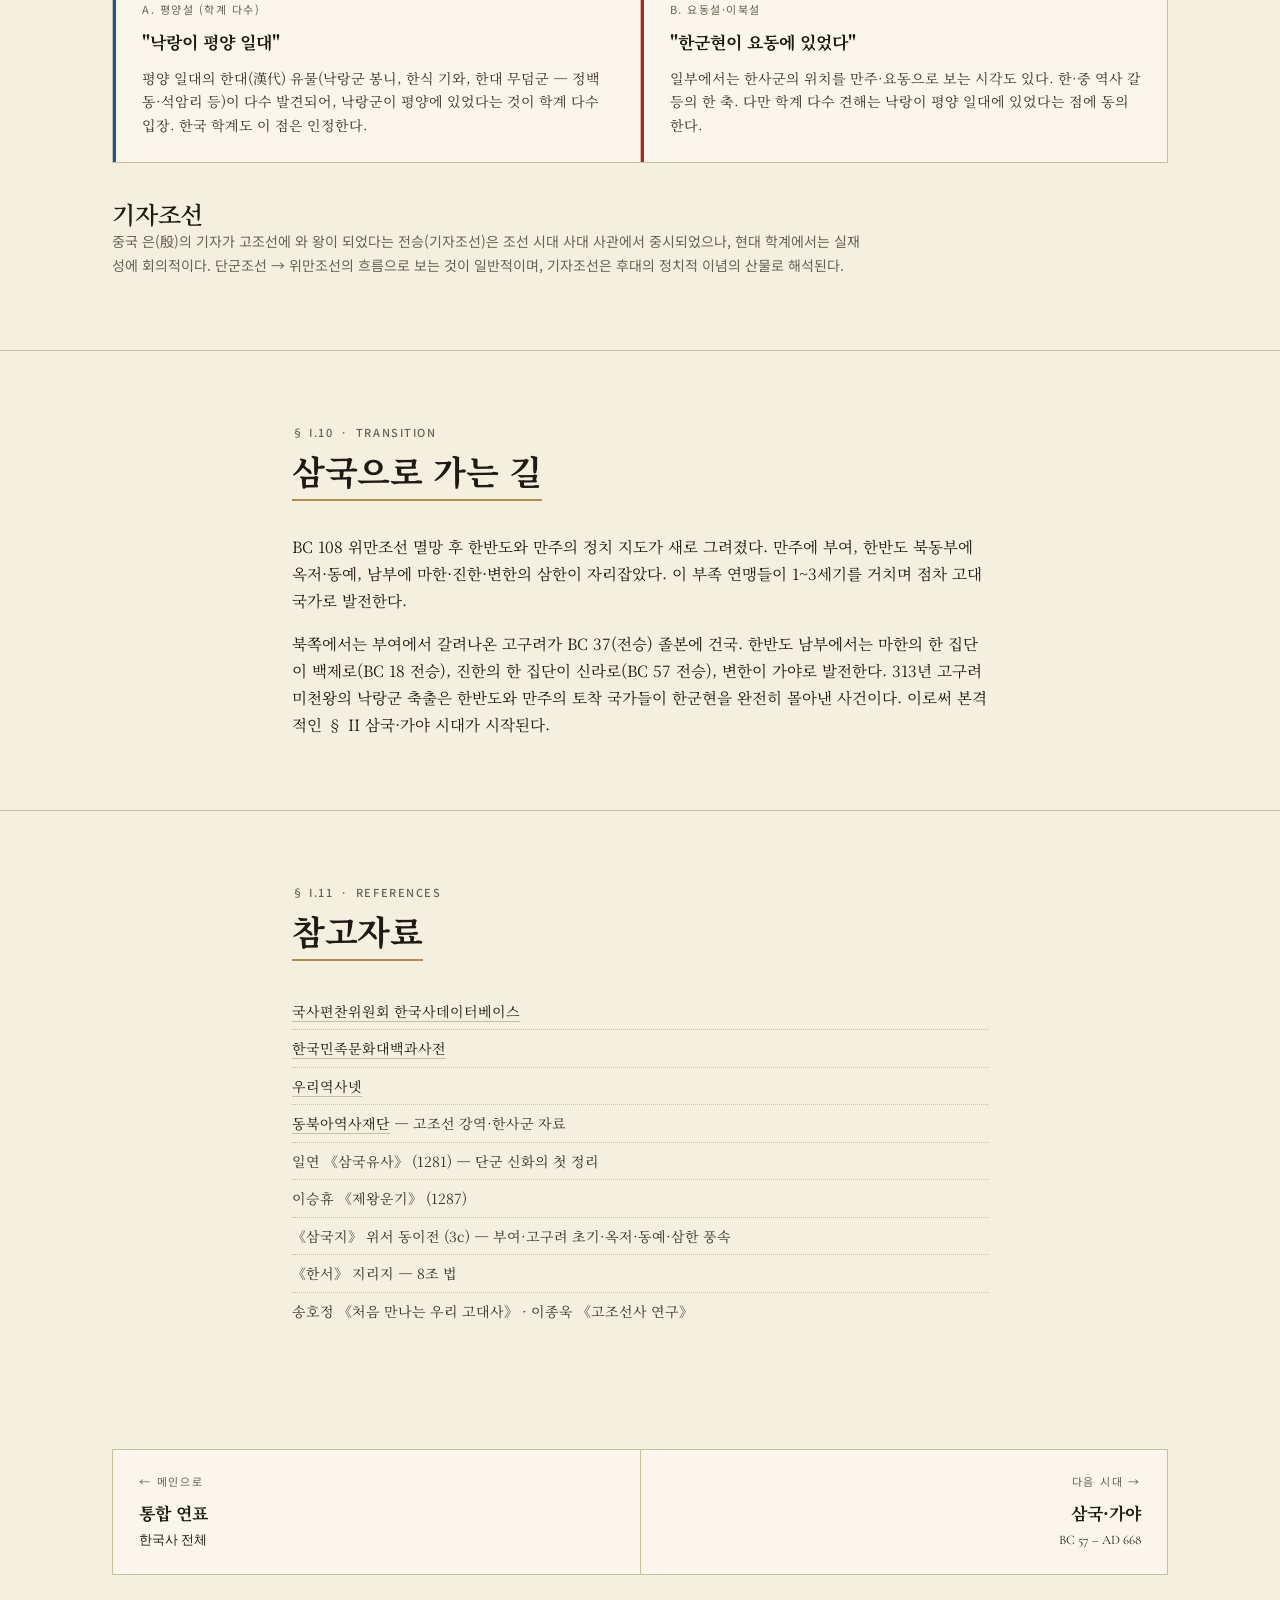
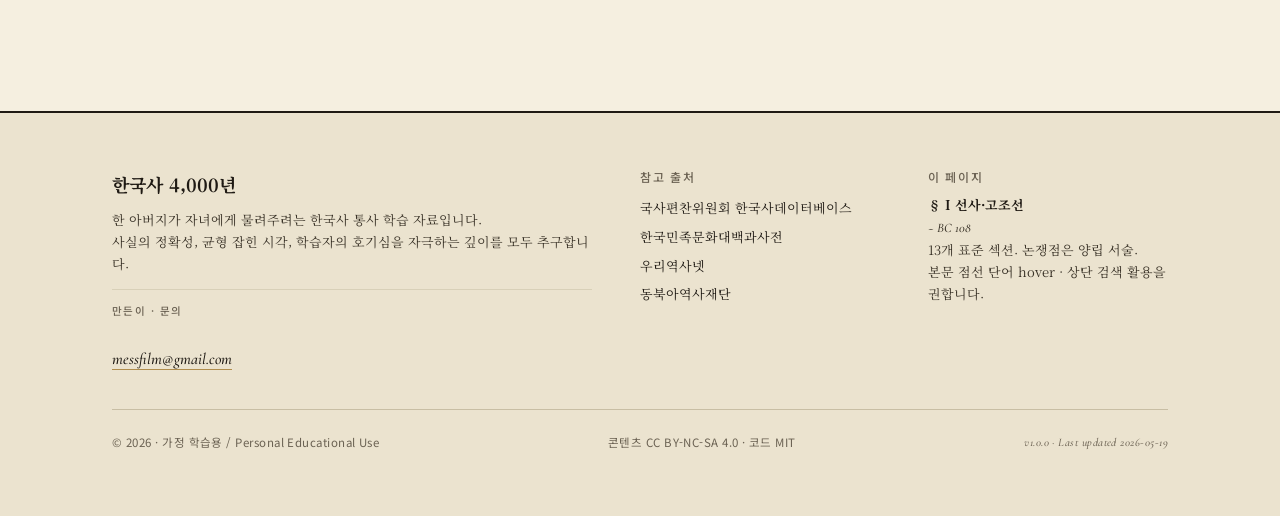
==== commit 19490ee5: "Unify header & footer for consistency and usability Header (사용성 개선): - 모든 페이지 nav 메뉴 통일 (개관 + 9개 시대 " ====
--- a/eras/01-prehistoric.html
+++ b/eras/01-prehistoric.html
@@ -14,13 +14,15 @@
     <a class="site-nav__brand" href="../index.html">한국사 4,000년<span class="latin">Korean History</span></a>
     <div class="site-nav__links">
       <a href="../index.html">개관</a>
-      <a href="01-prehistoric.html" class="is-current">선사·고조선</a>
-      <a href="02-three-kingdoms.html">삼국·가야</a>
-    </div>
-    <div class="site-nav__prev-next">
-      <span style="opacity:0.4;">← 시작</span>
-      <a href="../index.html">메인</a>
-      <a href="02-three-kingdoms.html">삼국·가야 →</a>
+      <a href="01-prehistoric.html" class="is-current">선사</a>
+      <a href="02-three-kingdoms.html">삼국</a>
+      <a href="03-north-south.html">남북국</a>
+      <a href="04-goryeo.html">고려</a>
+      <a href="05-joseon-early.html">조선전기</a>
+      <a href="06-joseon-late.html">조선후기</a>
+      <a href="07-modern-opening.html">개항기</a>
+      <a href="08-japanese-colonial.html">일제</a>
+      <a href="09-republic.html">대한민국</a>
     </div>
     <div class="search" data-search>
       <input class="search__input" type="search" placeholder="인물·사건·용어 검색…" aria-label="사이트 검색">
@@ -451,17 +453,33 @@
 <footer class="site-footer">
   <div class="container">
     <div class="site-footer__cols">
-      <div><div class="site-footer__brand">한국사 4,000년</div><p>중학생을 위한 한국사 통사 학습 자료.</p>
-        <p class="site-footer__contact"><span class="meta">만든이 · 문의</span><br><a href="mailto:messfilm@gmail.com">messfilm@gmail.com</a></p></div>
-      <div><h4>참고 출처</h4><ul>
-        <li><a href="https://db.history.go.kr/" target="_blank" rel="noopener">국사편찬위원회</a></li>
-        <li><a href="https://encykorea.aks.ac.kr/" target="_blank" rel="noopener">한국민족문화대백과사전</a></li>
-        <li><a href="https://www.nahf.or.kr/" target="_blank" rel="noopener">동북아역사재단</a></li>
-      </ul></div>
-      <div><h4>이 페이지</h4><p>§ I 선사·고조선 (~ BC 108)<br>13개 표준 섹션. 학설 갈래 양립 서술.</p></div>
+      <div>
+        <div class="site-footer__brand">한국사 4,000년</div>
+        <p>한 아버지가 자녀에게 물려주려는 한국사 통사 학습 자료입니다.<br>
+        사실의 정확성, 균형 잡힌 시각, 학습자의 호기심을 자극하는 깊이를 모두 추구합니다.</p>
+        <p class="site-footer__contact"><span class="meta">만든이 · 문의</span><br><a href="mailto:messfilm@gmail.com">messfilm@gmail.com</a></p>
+      </div>
+      <div>
+        <h4>참고 출처</h4>
+        <ul>
+          <li><a href="https://db.history.go.kr/" target="_blank" rel="noopener">국사편찬위원회 한국사데이터베이스</a></li>
+          <li><a href="https://encykorea.aks.ac.kr/" target="_blank" rel="noopener">한국민족문화대백과사전</a></li>
+          <li><a href="https://contents.history.go.kr/" target="_blank" rel="noopener">우리역사넷</a></li>
+          <li><a href="https://www.nahf.or.kr/" target="_blank" rel="noopener">동북아역사재단</a></li>
+        </ul>
+      </div>
+      <div>
+        <h4>이 페이지</h4>
+        <p><strong>§ I 선사·고조선</strong><br>
+        <span class="latin">~ BC 108</span><br>
+        13개 표준 섹션. 논쟁점은 양립 서술.<br>
+        본문 점선 단어 hover · 상단 검색 활용을 권합니다.</p>
+      </div>
     </div>
     <div class="site-footer__bottom">
-      <span>© 2026 · 가정 학습용</span><span>콘텐츠 CC BY-NC-SA 4.0 · 코드 MIT</span><span class="latin">v1.0.0 · Last updated 2026-05-19</span>
+      <span>© 2026 · 가정 학습용 / Personal Educational Use</span>
+      <span>콘텐츠 CC BY-NC-SA 4.0 · 코드 MIT</span>
+      <span class="latin">v1.0.0 · Last updated 2026-05-19</span>
     </div>
   </div>
 </footer>
--- a/assets/styles.css
+++ b/assets/styles.css
@@ -219,27 +219,30 @@
 .site-nav__brand .latin { color: var(--meok-mute); font-size: 13px; margin-left: 8px; }
 .site-nav__links {
   display: flex;
-  gap: 18px;
+  gap: 14px;
   align-items: center;
   flex: 1;
+  min-width: 0;
+  flex-wrap: nowrap;
+  white-space: nowrap;
 }
 .site-nav__links a {
   font-family: 'Noto Sans KR', sans-serif;
-  font-size: 13px;
+  font-size: 12.5px;
   color: var(--meok-soft);
   padding: 4px 2px;
   border-bottom: 1px solid transparent;
+  white-space: nowrap;
 }
 .site-nav__links a:hover { border-bottom-color: var(--geumbak); color: var(--meok); }
-.site-nav__links a.is-current { color: var(--meok); border-bottom-color: var(--geumbak); }
-.site-nav__prev-next { display: flex; gap: 12px; color: var(--meok-mute); font-size: 13px; font-family: 'Noto Sans KR'; }
-.site-nav__prev-next a:hover { color: var(--meok); }
+.site-nav__links a.is-current { color: var(--meok); border-bottom-color: var(--geumbak); font-weight: 500; }
 
 /* Search box */
 .search {
   position: relative;
-  width: 280px;
+  width: 220px;
   max-width: 100%;
+  flex-shrink: 0;
 }
 .search__input {
   width: 100%;
